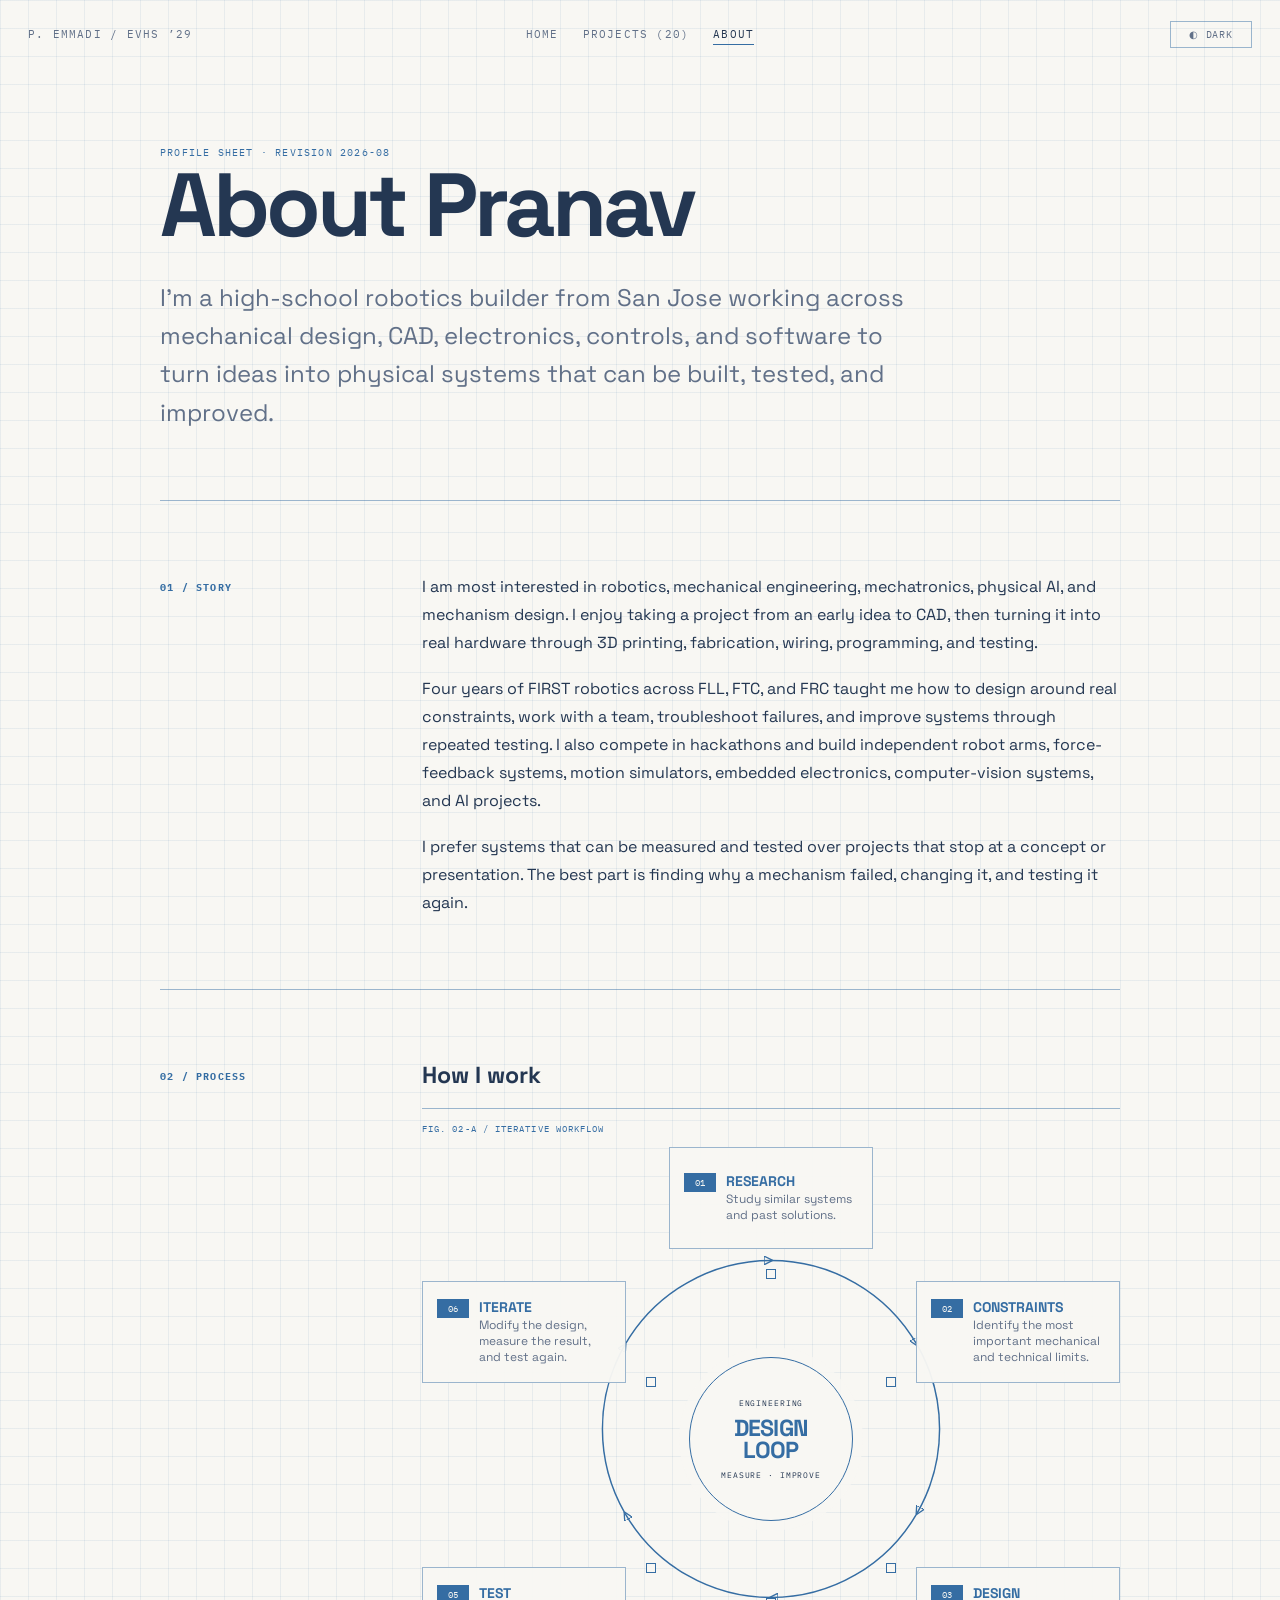
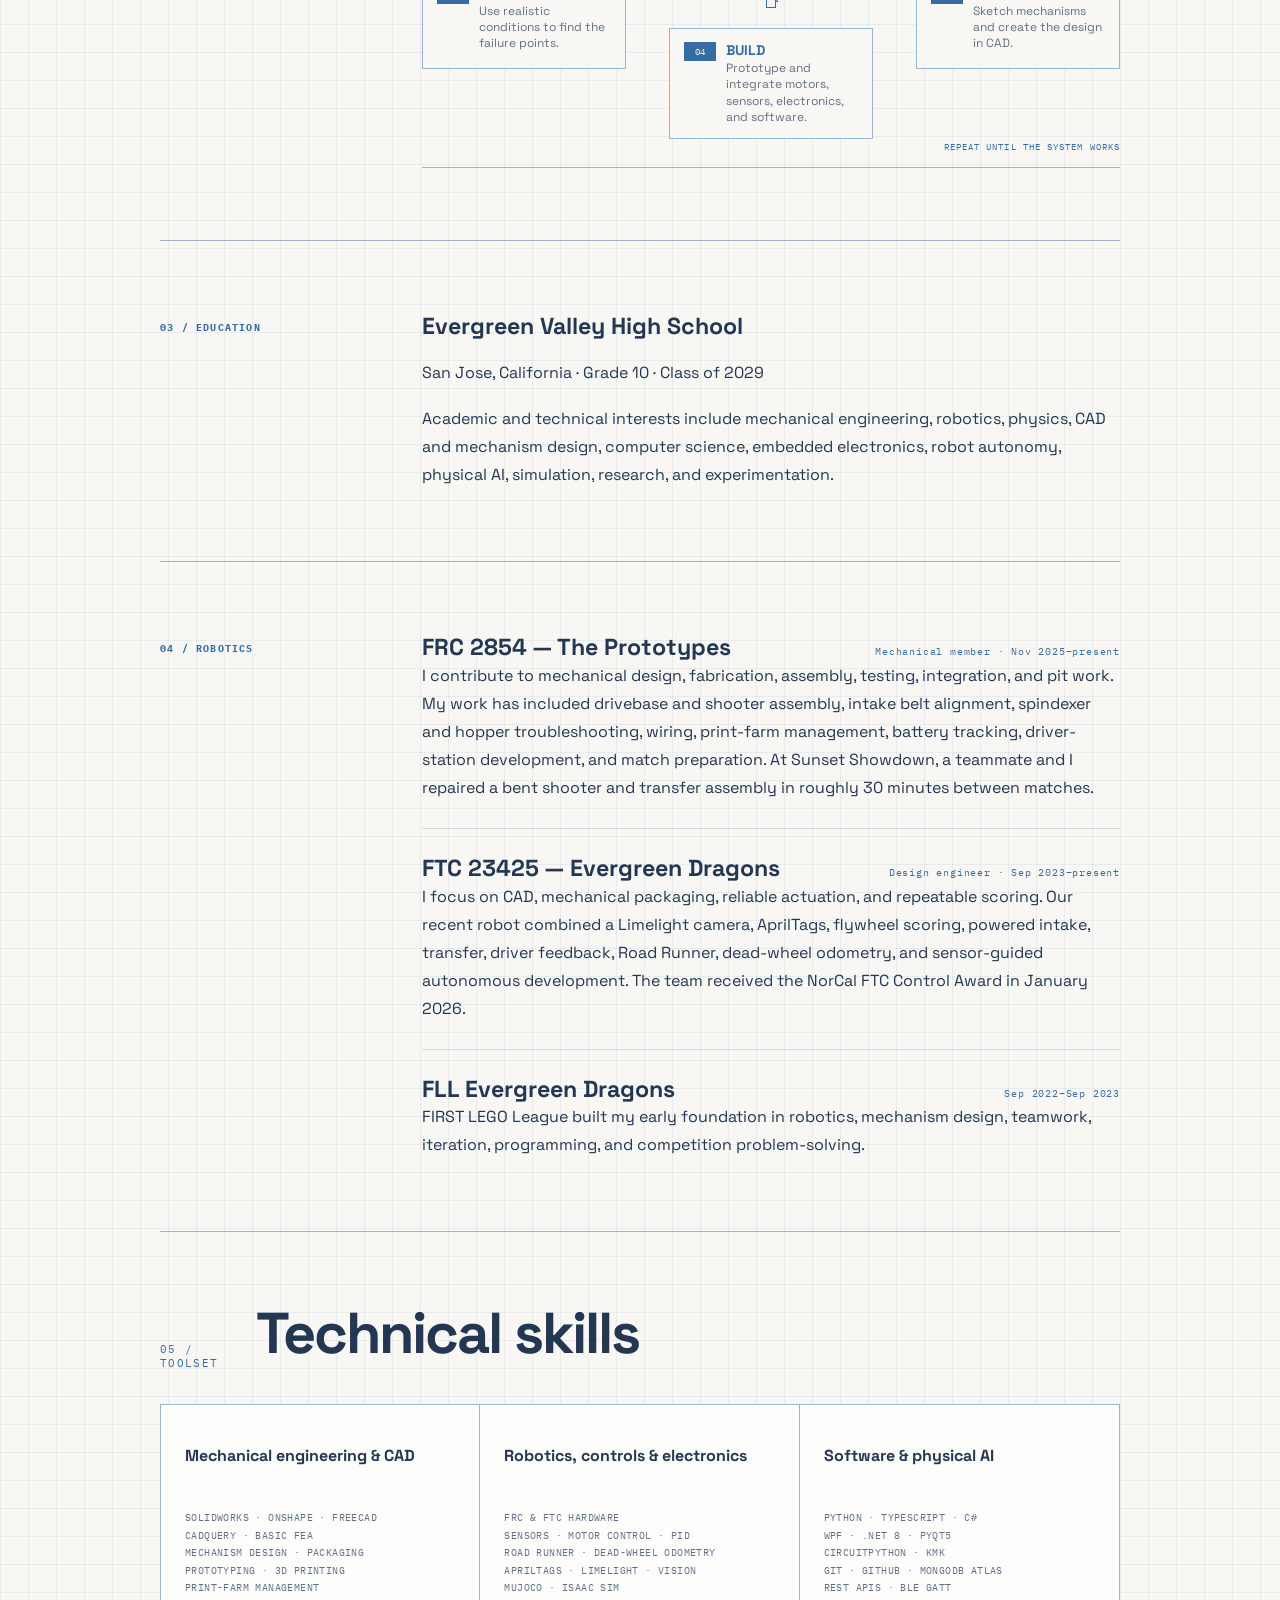
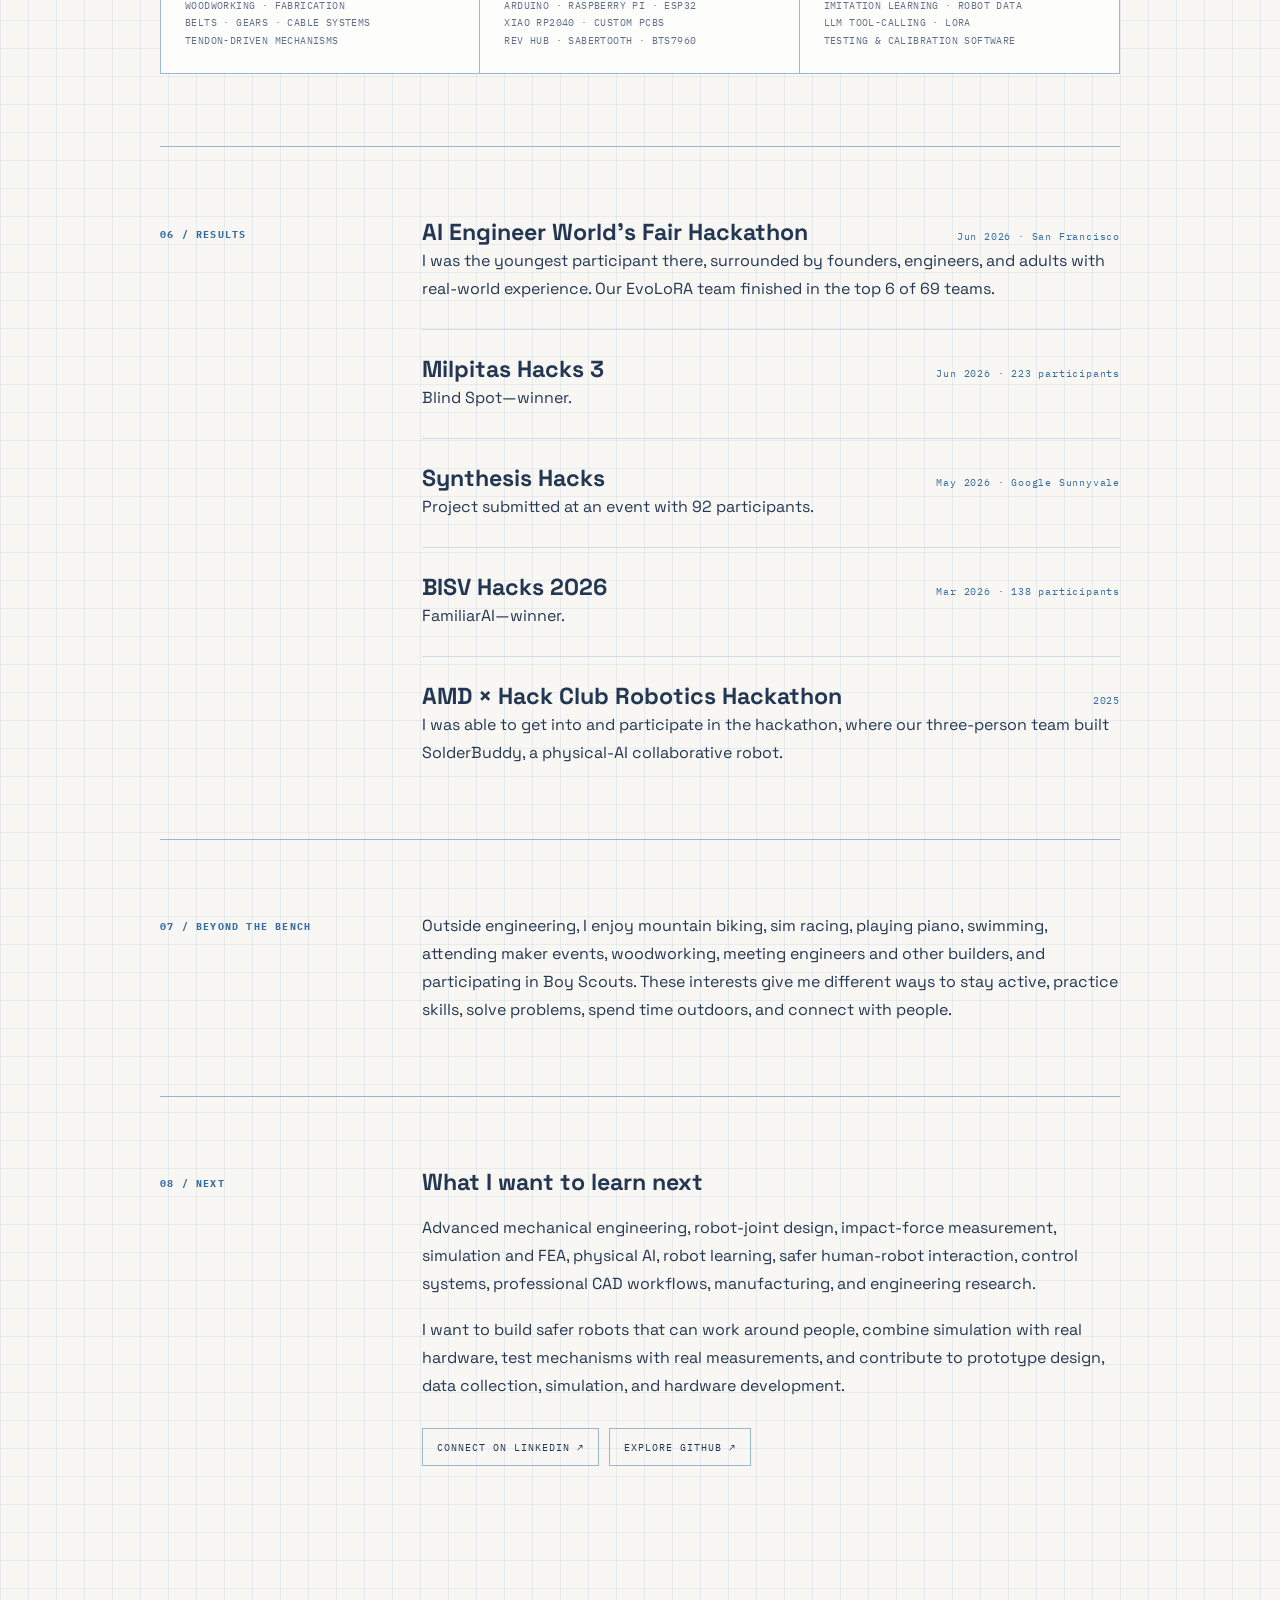
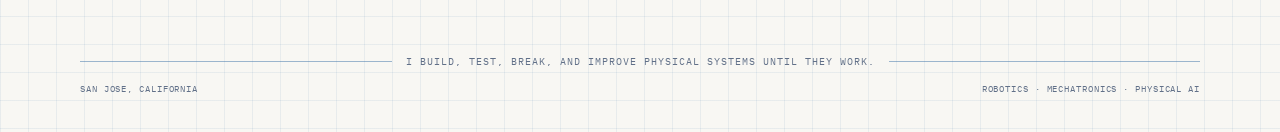
==== about.html @ 7c5546b8 "Remove compact robot arm project" ====
<!doctype html>
<html lang="en">
<head>
  <meta charset="utf-8">
  <meta name="viewport" content="width=device-width, initial-scale=1">
  <meta name="description" content="About Pranav Emmadi: high-school robotics builder, mechanical designer, and mechatronics developer in San Jose.">
  <title>About — Pranav Emmadi</title>
  <link rel="preconnect" href="https://fonts.googleapis.com">
  <link rel="preconnect" href="https://fonts.gstatic.com" crossorigin>
  <link href="https://fonts.googleapis.com/css2?family=IBM+Plex+Mono:wght@400;500;600&family=Space+Grotesk:wght@400;500;600;700&display=swap" rel="stylesheet">
  <script>document.documentElement.dataset.theme=localStorage.getItem('pe-theme')==='dark'?'dark':'light';</script>
  <link rel="stylesheet" href="styles.css?v=20260802-4">
  <script src="app.js" defer></script>
</head>
<body>
  <a class="skip-link" href="#main">Skip to content</a>
  <header class="site-header">
    <a class="site-header__identity" href="index.html">P. Emmadi / EVHS ’29</a>
    <nav class="site-header__nav" aria-label="Primary navigation">
      <a href="index.html">Home</a>
      <a href="projects.html">Projects (20)</a>
      <a href="about.html" aria-current="page">About</a>
    </nav>
    <button class="theme-toggle" type="button" data-theme-toggle>◐ Dark</button>
  </header>

  <main id="main" class="about-main">
    <section class="about-hero">
      <span class="eyeline">Profile sheet · revision 2026-08</span>
      <h1>About Pranav</h1>
      <p>I’m a high-school robotics builder from San Jose working across mechanical design, CAD, electronics, controls, and software to turn ideas into physical systems that can be built, tested, and improved.</p>
    </section>

    <section class="about-section about-grid" aria-labelledby="story-title">
      <h2 id="story-title" class="about-grid__label">01 / Story</h2>
      <div class="about-grid__body">
        <p>I am most interested in robotics, mechanical engineering, mechatronics, physical AI, and mechanism design. I enjoy taking a project from an early idea to CAD, then turning it into real hardware through 3D printing, fabrication, wiring, programming, and testing.</p>
        <p>Four years of FIRST robotics across FLL, FTC, and FRC taught me how to design around real constraints, work with a team, troubleshoot failures, and improve systems through repeated testing. I also compete in hackathons and build independent robot arms, force-feedback systems, motion simulators, embedded electronics, computer-vision systems, and AI projects.</p>
        <p>I prefer systems that can be measured and tested over projects that stop at a concept or presentation. The best part is finding why a mechanism failed, changing it, and testing it again.</p>
      </div>
    </section>

    <section class="about-section about-grid" aria-labelledby="process-title">
      <h2 id="process-title" class="about-grid__label">02 / Process</h2>
      <div class="about-grid__body">
        <h3>How I work</h3>
        <div class="process-cycle" aria-label="An iterative six-stage engineering design process">
          <svg class="process-cycle__orbit" viewBox="0 0 640 640" aria-hidden="true">
            <defs>
              <marker id="process-arrow" viewBox="0 0 10 10" refX="8" refY="5" markerWidth="6" markerHeight="6" orient="auto-start-reverse">
                <path d="M 0 0 L 10 5 L 0 10 z" fill="currentColor"/>
              </marker>
            </defs>
            <circle class="process-cycle__guide" cx="320" cy="320" r="174"/>
            <path d="M320 146 A174 174 0 0 1 470.7 233" marker-end="url(#process-arrow)"/>
            <path d="M470.7 233 A174 174 0 0 1 470.7 407" marker-end="url(#process-arrow)"/>
            <path d="M470.7 407 A174 174 0 0 1 320 494" marker-end="url(#process-arrow)"/>
            <path d="M320 494 A174 174 0 0 1 169.3 407" marker-end="url(#process-arrow)"/>
            <path d="M169.3 407 A174 174 0 0 1 169.3 233" marker-end="url(#process-arrow)"/>
            <path d="M169.3 233 A174 174 0 0 1 320 146" marker-end="url(#process-arrow)"/>
          </svg>

          <div class="process-cycle__core" aria-hidden="true">
            <span>ENGINEERING</span>
            <strong>DESIGN<br>LOOP</strong>
            <span>MEASURE · IMPROVE</span>
          </div>

          <ol class="process-cycle__stages">
            <li class="process-stage">
              <span class="process-stage__number">01</span>
              <strong>Research</strong>
              <span>Study similar systems and past solutions.</span>
            </li>
            <li class="process-stage">
              <span class="process-stage__number">02</span>
              <strong>Constraints</strong>
              <span>Identify the most important mechanical and technical limits.</span>
            </li>
            <li class="process-stage">
              <span class="process-stage__number">03</span>
              <strong>Design</strong>
              <span>Sketch mechanisms and create the design in CAD.</span>
            </li>
            <li class="process-stage">
              <span class="process-stage__number">04</span>
              <strong>Build</strong>
              <span>Prototype and integrate motors, sensors, electronics, and software.</span>
            </li>
            <li class="process-stage">
              <span class="process-stage__number">05</span>
              <strong>Test</strong>
              <span>Use realistic conditions to find the failure points.</span>
            </li>
            <li class="process-stage">
              <span class="process-stage__number">06</span>
              <strong>Iterate</strong>
              <span>Modify the design, measure the result, and test again.</span>
            </li>
          </ol>
        </div>
      </div>
    </section>

    <section class="about-section about-grid" aria-labelledby="education-title">
      <h2 id="education-title" class="about-grid__label">03 / Education</h2>
      <div class="about-grid__body">
        <h3>Evergreen Valley High School</h3>
        <p>San Jose, California · Grade 10 · Class of 2029</p>
        <p>Academic and technical interests include mechanical engineering, robotics, physics, CAD and mechanism design, computer science, embedded electronics, robot autonomy, physical AI, simulation, research, and experimentation.</p>
      </div>
    </section>

    <section class="about-section about-grid" aria-labelledby="experience-title">
      <h2 id="experience-title" class="about-grid__label">04 / Robotics</h2>
      <div class="about-grid__body">
        <ul class="experience-list">
          <li class="experience-item">
            <div class="experience-item__head"><h3>FRC 2854 — The Prototypes</h3><span>Mechanical member · Nov 2025–present</span></div>
            <p>I contribute to mechanical design, fabrication, assembly, testing, integration, and pit work. My work has included drivebase and shooter assembly, intake belt alignment, spindexer and hopper troubleshooting, wiring, print-farm management, battery tracking, driver-station development, and match preparation. At Sunset Showdown, a teammate and I repaired a bent shooter and transfer assembly in roughly 30 minutes between matches.</p>
          </li>
          <li class="experience-item">
            <div class="experience-item__head"><h3>FTC 23425 — Evergreen Dragons</h3><span>Design engineer · Sep 2023–present</span></div>
            <p>I focus on CAD, mechanical packaging, reliable actuation, and repeatable scoring. Our recent robot combined a Limelight camera, AprilTags, flywheel scoring, powered intake, transfer, driver feedback, Road Runner, dead-wheel odometry, and sensor-guided autonomous development. The team received the NorCal FTC Control Award in January 2026.</p>
          </li>
          <li class="experience-item">
            <div class="experience-item__head"><h3>FLL Evergreen Dragons</h3><span>Sep 2022–Sep 2023</span></div>
            <p>FIRST LEGO League built my early foundation in robotics, mechanism design, teamwork, iteration, programming, and competition problem-solving.</p>
          </li>
        </ul>
      </div>
    </section>

    <section class="about-section" aria-labelledby="skills-title">
      <div class="section-heading">
        <span class="section-index">05 / TOOLSET</span>
        <h2 id="skills-title">Technical skills</h2>
      </div>
      <div class="skills-groups">
        <div class="skill-group">
          <h3>Mechanical engineering & CAD</h3>
          <ul class="skills-list">
            <li>SolidWorks · Onshape · FreeCAD</li>
            <li>CadQuery · basic FEA</li>
            <li>Mechanism design · packaging</li>
            <li>Prototyping · 3D printing</li>
            <li>Print-farm management</li>
            <li>Woodworking · fabrication</li>
            <li>Belts · gears · cable systems</li>
            <li>Tendon-driven mechanisms</li>
          </ul>
        </div>
        <div class="skill-group">
          <h3>Robotics, controls & electronics</h3>
          <ul class="skills-list">
            <li>FRC & FTC hardware</li>
            <li>Sensors · motor control · PID</li>
            <li>Road Runner · dead-wheel odometry</li>
            <li>AprilTags · Limelight · vision</li>
            <li>MuJoCo · Isaac Sim</li>
            <li>Arduino · Raspberry Pi · ESP32</li>
            <li>XIAO RP2040 · custom PCBs</li>
            <li>REV Hub · Sabertooth · BTS7960</li>
          </ul>
        </div>
        <div class="skill-group">
          <h3>Software & physical AI</h3>
          <ul class="skills-list">
            <li>Python · TypeScript · C#</li>
            <li>WPF · .NET 8 · PyQt5</li>
            <li>CircuitPython · KMK</li>
            <li>Git · GitHub · MongoDB Atlas</li>
            <li>REST APIs · BLE GATT</li>
            <li>Imitation learning · robot data</li>
            <li>LLM tool-calling · LoRA</li>
            <li>Testing & calibration software</li>
          </ul>
        </div>
      </div>
    </section>

    <section class="about-section about-grid" aria-labelledby="awards-title">
      <h2 id="awards-title" class="about-grid__label">06 / Results</h2>
      <div class="about-grid__body">
        <ul class="experience-list">
          <li class="experience-item"><div class="experience-item__head"><h3>AI Engineer World’s Fair Hackathon</h3><span>Jun 2026 · San Francisco</span></div><p>I was the youngest participant there, surrounded by founders, engineers, and adults with real-world experience. Our EvoLoRA team finished in the top 6 of 69 teams.</p></li>
          <li class="experience-item"><div class="experience-item__head"><h3>Milpitas Hacks 3</h3><span>Jun 2026 · 223 participants</span></div><p>Blind Spot—winner.</p></li>
          <li class="experience-item"><div class="experience-item__head"><h3>Synthesis Hacks</h3><span>May 2026 · Google Sunnyvale</span></div><p>Project submitted at an event with 92 participants.</p></li>
          <li class="experience-item"><div class="experience-item__head"><h3>BISV Hacks 2026</h3><span>Mar 2026 · 138 participants</span></div><p>FamiliarAI—winner.</p></li>
          <li class="experience-item"><div class="experience-item__head"><h3>AMD × Hack Club Robotics Hackathon</h3><span>2025</span></div><p>I was able to get into and participate in the hackathon, where our three-person team built SolderBuddy, a physical-AI collaborative robot.</p></li>
        </ul>
      </div>
    </section>

    <section class="about-section about-grid" aria-labelledby="interests-title">
      <h2 id="interests-title" class="about-grid__label">07 / Beyond the bench</h2>
      <div class="about-grid__body">
        <p>Outside engineering, I enjoy mountain biking, sim racing, playing piano, swimming, attending maker events, woodworking, meeting engineers and other builders, and participating in Boy Scouts. These interests give me different ways to stay active, practice skills, solve problems, spend time outdoors, and connect with people.</p>
      </div>
    </section>

    <section class="about-section about-grid" aria-labelledby="future-title">
      <h2 id="future-title" class="about-grid__label">08 / Next</h2>
      <div class="about-grid__body">
        <h3>What I want to learn next</h3>
        <p>Advanced mechanical engineering, robot-joint design, impact-force measurement, simulation and FEA, physical AI, robot learning, safer human-robot interaction, control systems, professional CAD workflows, manufacturing, and engineering research.</p>
        <p>I want to build safer robots that can work around people, combine simulation with real hardware, test mechanisms with real measurements, and contribute to prototype design, data collection, simulation, and hardware development.</p>
        <div class="contact-links" style="margin-top:10px">
          <a class="technical-button" href="https://www.linkedin.com/in/pranav-emmadi-874723399/" target="_blank" rel="noreferrer">Connect on LinkedIn ↗</a>
          <a class="technical-button" href="https://github.com/CyberBrainiac1" target="_blank" rel="noreferrer">Explore GitHub ↗</a>
        </div>
      </div>
    </section>
  </main>

  <footer class="site-footer">
    <div class="dimension-line"><span>I build, test, break, and improve physical systems until they work.</span></div>
    <div class="footer-line"><span>San Jose, California</span><span>Robotics · Mechatronics · Physical AI</span></div>
  </footer>
</body>
</html>
---- styles.css ----
:root {
  --bg: #f8f7f3;
  --card: #fdfdfb;
  --ink: #243752;
  --muted: #617088;
  --accent: #356da3;
  --line: rgba(53, 109, 163, 0.48);
  --faint: rgba(53, 109, 163, 0.2);
  --grid: rgba(53, 109, 163, 0.085);
  --shade: rgba(53, 109, 163, 0.055);
  --shadow: rgba(18, 42, 68, 0.2);
  color-scheme: light;
}

:root[data-theme="dark"] {
  --bg: #182b43;
  --card: #15273d;
  --ink: #eef3f9;
  --muted: rgba(226, 235, 245, 0.72);
  --accent: #7bc2e8;
  --line: rgba(238, 243, 249, 0.4);
  --faint: rgba(238, 243, 249, 0.17);
  --grid: rgba(255, 255, 255, 0.045);
  --shade: rgba(255, 255, 255, 0.045);
  --shadow: rgba(0, 0, 0, 0.35);
  color-scheme: dark;
}

* {
  box-sizing: border-box;
}

html {
  scroll-behavior: smooth;
}

body {
  min-height: 100vh;
  margin: 0;
  color: var(--ink);
  background-color: var(--bg);
  background-image:
    linear-gradient(var(--grid) 1px, transparent 1px),
    linear-gradient(90deg, var(--grid) 1px, transparent 1px);
  background-size: 28px 28px;
  font-family: "Space Grotesk", system-ui, sans-serif;
  cursor: crosshair;
  transition: color 220ms ease, background-color 220ms ease;
}

body.modal-open {
  overflow: hidden;
}

a {
  color: inherit;
  text-decoration: none;
}

a:hover,
a:focus-visible {
  color: var(--accent);
}

button,
a {
  -webkit-tap-highlight-color: transparent;
}

button {
  font: inherit;
}

:focus-visible {
  outline: 2px solid var(--accent);
  outline-offset: 4px;
}

::selection {
  color: var(--bg);
  background: var(--accent);
}

.skip-link {
  position: fixed;
  top: 12px;
  left: 12px;
  z-index: 100;
  padding: 8px 12px;
  color: var(--bg);
  background: var(--ink);
  transform: translateY(-150%);
}

.skip-link:focus {
  transform: none;
}

.mono,
.site-header,
.eyeline,
.meta,
.theme-toggle,
.blueprint-label,
.footer-line,
.award-rail,
.project-count,
.section-index,
.skills-list,
.project-link,
.contact-links,
.project-tech {
  font-family: "IBM Plex Mono", ui-monospace, SFMono-Regular, Consolas, monospace;
}

.site-header {
  position: relative;
  z-index: 10;
  display: grid;
  grid-template-columns: 1fr auto 1fr;
  align-items: center;
  gap: 24px;
  min-height: 68px;
  padding: 18px 28px;
  color: var(--muted);
  font-size: 11px;
  letter-spacing: 0.11em;
  text-transform: uppercase;
}

.site-header__identity {
  justify-self: start;
}

.site-header__nav {
  display: flex;
  gap: 24px;
}

.site-header__nav a {
  padding-block: 3px;
  border-bottom: 1px solid transparent;
}

.site-header__nav a[aria-current="page"] {
  color: var(--ink);
  border-color: var(--accent);
}

.theme-toggle {
  justify-self: end;
  min-width: 82px;
  padding: 6px 11px;
  color: inherit;
  background: transparent;
  border: 1px solid var(--line);
  border-radius: 0;
  font-size: 10px;
  letter-spacing: 0.08em;
  text-transform: uppercase;
  cursor: pointer;
}

.theme-toggle:hover {
  color: var(--accent);
  border-color: var(--accent);
}

.page-shell {
  width: min(100% - 48px, 1120px);
  margin-inline: auto;
}

.home-main {
  width: min(100% - 48px, 820px);
  margin: 0 auto;
  padding: 54px 0 84px;
}

.registration-marks {
  display: flex;
  gap: 20px;
  margin-bottom: 34px;
}

.registration-mark {
  position: relative;
  width: 14px;
  height: 14px;
}

.registration-mark::before,
.registration-mark::after {
  position: absolute;
  content: "";
  background: var(--line);
}

.registration-mark::before {
  top: 0;
  left: 6.5px;
  width: 1px;
  height: 14px;
}

.registration-mark::after {
  top: 6.5px;
  left: 0;
  width: 14px;
  height: 1px;
}

.hero h1 {
  max-width: 780px;
  margin: 0;
  font-size: clamp(3.2rem, 8vw, 6.4rem);
  font-weight: 700;
  line-height: 0.97;
  letter-spacing: -0.045em;
}

.hero h1 span {
  display: block;
  color: var(--accent);
}

.draw-line {
  width: 88px;
  height: 2px;
  margin: 26px 0 32px;
  background: var(--accent);
  transform-origin: left;
  animation: draw 800ms ease both;
}

@keyframes draw {
  from { transform: scaleX(0); }
  to { transform: scaleX(1); }
}

.hero__statement {
  max-width: 680px;
  margin: 0;
  color: var(--muted);
  font-size: clamp(1.2rem, 2.4vw, 1.65rem);
  line-height: 1.5;
}

.hero__grid {
  display: grid;
  grid-template-columns: minmax(0, 1fr) 240px;
  gap: 64px;
  align-items: start;
  margin-top: 52px;
}

.hero-nav {
  display: flex;
  flex-direction: column;
  gap: 9px;
}

.hero-nav a {
  display: flex;
  align-items: baseline;
  gap: 12px;
  width: max-content;
  max-width: 100%;
  font-size: clamp(1.5rem, 4vw, 2rem);
  font-weight: 500;
}

.hero-nav span {
  color: var(--muted);
  font-family: "IBM Plex Mono", monospace;
  font-size: 0.9rem;
}

.portrait-plate,
.figure-plate {
  position: relative;
  overflow: hidden;
  color: var(--accent);
  background:
    radial-gradient(circle at 30% 32%, var(--faint) 0 1px, transparent 1.5px),
    linear-gradient(135deg, transparent 49.7%, var(--faint) 49.8% 50.2%, transparent 50.3%),
    var(--card);
  background-size: 14px 14px, 100% 100%, auto;
  border: 1px solid var(--line);
}

.portrait-plate {
  display: grid;
  place-items: center;
  width: 216px;
  height: 256px;
}

.portrait-plate__image {
  width: 100%;
  height: 100%;
  object-fit: cover;
  object-position: 50% center;
}

.portrait-plate::before,
.portrait-plate::after,
.figure-plate::before,
.figure-plate::after {
  position: absolute;
  width: 12px;
  height: 12px;
  pointer-events: none;
  content: "";
}

.project-image-plate {
  background: #e9edf0;
}

.project-image-plate > img {
  display: block;
  width: 100%;
  height: 100%;
}

.project-model-plate {
  background:
    radial-gradient(circle at 72% 26%, color-mix(in srgb, var(--accent) 15%, transparent), transparent 34%),
    linear-gradient(var(--faint) 1px, transparent 1px),
    linear-gradient(90deg, var(--faint) 1px, transparent 1px),
    var(--card);
  background-size: 100% 100%, 28px 28px, 28px 28px, auto;
}

.project-model {
  display: block;
  width: 100%;
  height: 100%;
  background: transparent;
  --poster-color: transparent;
  --progress-bar-color: var(--accent);
  --progress-bar-height: 2px;
}

.project-model--preview {
  pointer-events: none;
}

.project-model--interactive {
  cursor: grab;
}

.project-model--interactive:active {
  cursor: grabbing;
}

.project-model__fallback {
  display: none;
}

model-viewer:not(:defined) .project-model__fallback {
  display: grid;
  place-items: center;
  width: 100%;
  height: 100%;
  color: var(--muted);
  font-family: "IBM Plex Mono", monospace;
  font-size: 9px;
  letter-spacing: 0.1em;
  text-transform: uppercase;
}

.project-model-plate .project-card__index,
.project-model-plate .project-visual-label,
.model-reset {
  z-index: 3;
}

.model-reset {
  position: absolute;
  top: 12px;
  left: 14px;
  display: inline-flex;
  gap: 6px;
  align-items: center;
  min-height: 29px;
  padding: 5px 8px;
  color: var(--accent);
  font-family: "IBM Plex Mono", monospace;
  font-size: 8px;
  letter-spacing: 0.1em;
  text-transform: uppercase;
  background: color-mix(in srgb, var(--card) 92%, transparent);
  border: 1px solid var(--faint);
  cursor: pointer;
}

.model-reset:hover,
.model-reset:focus-visible {
  color: var(--bg);
  background: var(--accent);
  border-color: var(--accent);
}

.model-reset svg {
  width: 13px;
  height: 13px;
  fill: none;
  stroke: currentColor;
  stroke-linecap: square;
  stroke-linejoin: miter;
  stroke-width: 1.35;
}

.project-visual-label {
  position: absolute;
  bottom: 10px;
  left: 12px;
  max-width: calc(100% - 24px);
  padding: 4px 6px;
  overflow: hidden;
  color: var(--accent);
  text-overflow: ellipsis;
  white-space: nowrap;
  background: var(--card);
  border: 1px solid var(--faint);
}

.project-image-plate .project-card__index {
  padding: 4px 6px;
  color: var(--accent);
  background: var(--card);
  border: 1px solid var(--faint);
}

.portrait-plate::before,
.figure-plate::before {
  z-index: 2;
  top: 5px;
  left: 5px;
  border-top: 1.5px solid var(--accent);
  border-left: 1.5px solid var(--accent);
}

.portrait-plate::after,
.figure-plate::after {
  z-index: 2;
  right: 5px;
  bottom: 5px;
  border-right: 1.5px solid var(--accent);
  border-bottom: 1.5px solid var(--accent);
}

.portrait-plate__initials {
  font-size: 4.5rem;
  font-weight: 700;
  letter-spacing: -0.08em;
}

.portrait-plate__label {
  position: absolute;
  z-index: 2;
  right: 10px;
  bottom: 10px;
  left: 10px;
  padding: 5px 6px;
  color: var(--bg);
  font-size: 9px;
  letter-spacing: 0.12em;
  text-align: center;
  background: var(--accent);
  border: 1px solid var(--accent);
}

.body-copy {
  display: grid;
  gap: 18px;
  max-width: 720px;
  margin-top: 58px;
  font-size: 16px;
  line-height: 1.75;
}

.body-copy p {
  margin: 0;
}

.inline-link {
  border-bottom: 1px solid var(--faint);
}

.home-section,
.about-section {
  padding: 72px 0;
  border-top: 1px solid var(--line);
}

.section-heading {
  display: grid;
  grid-template-columns: 76px minmax(0, 1fr);
  gap: 20px;
  align-items: baseline;
  margin-bottom: 34px;
}

.section-index {
  color: var(--accent);
  font-size: 11px;
  letter-spacing: 0.12em;
}

.section-heading h2 {
  margin: 0;
  font-size: clamp(2.1rem, 5vw, 3.6rem);
  line-height: 1.04;
  letter-spacing: -0.035em;
}

.focus-panel {
  display: grid;
  grid-template-columns: minmax(0, 1.25fr) minmax(240px, 0.75fr);
  border: 1px solid var(--line);
  background: var(--card);
}

.focus-panel__copy {
  padding: clamp(24px, 5vw, 48px);
}

.eyeline,
.meta,
.blueprint-label {
  color: var(--accent);
  font-size: 10px;
  letter-spacing: 0.12em;
  text-transform: uppercase;
}

.focus-panel h3 {
  margin: 12px 0;
  font-size: clamp(1.65rem, 4vw, 2.6rem);
  line-height: 1.08;
}

.focus-panel p {
  margin: 0;
  color: var(--muted);
  font-size: 15px;
  line-height: 1.7;
}

.focus-panel__drawing {
  min-height: 320px;
  border-left: 1px solid var(--line);
}

.schematic-svg {
  display: block;
  width: 100%;
  height: 100%;
  color: var(--accent);
}

.figure-list {
  border-top: 1.5px solid var(--ink);
}

.figure-row {
  display: grid;
  grid-template-columns: 42px max-content 1fr max-content;
  gap: 16px;
  align-items: baseline;
  padding: 16px 0;
  border-bottom: 1px solid var(--faint);
}

.figure-row__number,
.figure-row__meta {
  color: var(--accent);
  font-family: "IBM Plex Mono", monospace;
  font-size: 11px;
}

.figure-row__name {
  font-size: 19px;
  font-weight: 600;
}

.figure-row__leader {
  border-bottom: 1px dotted var(--line);
  transform: translateY(-4px);
}

.award-band {
  display: grid;
  grid-template-columns: repeat(4, 1fr);
  border: 1px solid var(--line);
  background: var(--card);
}

.award-band__item {
  min-height: 148px;
  padding: 20px;
  border-right: 1px solid var(--line);
}

.award-band__item:last-child {
  border-right: 0;
}

.award-band__item strong {
  display: block;
  margin-top: 18px;
  font-size: 1.1rem;
  line-height: 1.25;
}

.award-band__item span:last-child {
  display: block;
  margin-top: 7px;
  color: var(--muted);
  font-size: 13px;
  line-height: 1.45;
}

.contact-panel {
  display: grid;
  grid-template-columns: 1fr auto;
  gap: 32px;
  align-items: end;
}

.contact-panel p {
  max-width: 620px;
  margin: 0;
  color: var(--muted);
  font-size: 18px;
  line-height: 1.65;
}

.contact-links {
  display: flex;
  gap: 10px;
}

.technical-button,
.project-link {
  display: inline-flex;
  align-items: center;
  justify-content: center;
  min-height: 38px;
  padding: 8px 14px;
  color: var(--ink);
  background: transparent;
  border: 1px solid var(--line);
  border-radius: 0;
  font-size: 10px;
  letter-spacing: 0.1em;
  text-transform: uppercase;
}

.project-link[hidden] {
  display: none;
}

.technical-button:hover,
.project-link:hover {
  color: var(--accent);
  border-color: var(--accent);
}

.site-footer {
  width: min(100% - 48px, 1120px);
  margin: 0 auto;
  padding: 26px 0 38px;
}

.dimension-line {
  display: flex;
  align-items: center;
}

.dimension-line::before,
.dimension-line::after {
  flex: 1;
  height: 1px;
  background: var(--line);
  content: "";
}

.dimension-line span {
  max-width: 650px;
  padding: 0 14px;
  color: var(--muted);
  font-family: "IBM Plex Mono", monospace;
  font-size: 10px;
  letter-spacing: 0.1em;
  line-height: 1.5;
  text-align: center;
  text-transform: uppercase;
}

.footer-line {
  display: flex;
  justify-content: space-between;
  gap: 24px;
  margin-top: 14px;
  color: var(--muted);
  font-size: 9px;
  letter-spacing: 0.1em;
  text-transform: uppercase;
}

.projects-page {
  height: 100vh;
  overflow: hidden;
}

.projects-layout {
  display: flex;
  flex-direction: column;
  height: calc(100vh - 68px);
}

.projects-intro {
  flex: none;
  padding: 16px 48px 0;
}

.projects-intro h1 {
  margin: 0;
  font-size: 44px;
  line-height: 1;
  letter-spacing: -0.045em;
}

.about-hero h1 {
  margin: 0;
  font-size: clamp(2.8rem, 7vw, 5.6rem);
  line-height: 1;
  letter-spacing: -0.045em;
}

.projects-intro p {
  margin: 13px 0 0;
  color: var(--muted);
  font-family: "IBM Plex Mono", monospace;
  font-size: 10px;
  letter-spacing: 0.1em;
  text-transform: uppercase;
}

.mobile-instruction {
  display: none;
}

.project-rail {
  display: flex;
  flex: 1;
  gap: 24px;
  align-items: center;
  min-height: 0;
  padding: 24px 48px;
  overflow-x: auto;
  overflow-y: hidden;
  scrollbar-width: none;
  overscroll-behavior-x: contain;
}

.project-rail::-webkit-scrollbar {
  display: none;
}

.project-card {
  display: flex;
  flex: none;
  flex-direction: column;
  width: 320px;
  min-height: 380px;
  padding: 0;
  overflow: hidden;
  color: inherit;
  text-align: left;
  background: var(--card);
  border: 1px solid var(--line);
  border-radius: 0;
  cursor: pointer;
  transition: transform 180ms ease, border-color 180ms ease, box-shadow 180ms ease;
}

.project-card:hover,
.project-card:focus-visible {
  border-color: var(--accent);
  box-shadow: 0 14px 30px -22px var(--shadow);
  transform: translateY(-5px);
}

.project-card .figure-plate {
  height: 172px;
  border: 0;
  border-bottom: 1px solid var(--line);
}

.project-card__copy {
  padding: 16px 18px 19px;
}

.project-card h2 {
  margin: 7px 0 0;
  font-size: 19px;
  line-height: 1.2;
}

.project-card p {
  margin: 7px 0 0;
  color: var(--muted);
  font-size: 13px;
  line-height: 1.55;
}

.project-card__index {
  position: absolute;
  top: 12px;
  right: 14px;
  color: var(--muted);
  font-family: "IBM Plex Mono", monospace;
  font-size: 9px;
  letter-spacing: 0.1em;
}

.award-rail {
  display: flex;
  flex: none;
  justify-content: space-between;
  gap: 24px;
  padding: 14px 48px 20px;
  color: var(--muted);
  border-top: 1px solid var(--faint);
  font-size: 9px;
  letter-spacing: 0.1em;
  line-height: 1.5;
  text-transform: uppercase;
}

.project-dialog {
  width: min(720px, calc(100% - 40px));
  max-height: 86vh;
  padding: 0;
  overflow: auto;
  color: var(--ink);
  background: var(--card);
  border: 1px solid var(--line);
  border-radius: 0;
  box-shadow: 0 28px 70px var(--shadow);
}

.project-dialog::backdrop {
  background: rgba(12, 30, 51, 0.64);
  backdrop-filter: blur(3px);
}

.project-dialog__header {
  display: flex;
  justify-content: space-between;
  align-items: center;
  padding: 15px 22px;
  border-bottom: 1px solid var(--faint);
}

.project-dialog__close {
  width: 30px;
  height: 30px;
  color: inherit;
  background: transparent;
  border: 1px solid var(--line);
  cursor: pointer;
}

.project-dialog__close:hover {
  color: var(--accent);
  border-color: var(--accent);
}

.project-dialog .figure-plate {
  height: 260px;
  border: 0;
  border-bottom: 1px solid var(--faint);
}

.project-dialog .project-model-plate {
  height: min(48vh, 390px);
  min-height: 320px;
}

.project-dialog__body {
  padding: 26px 28px 30px;
}

.project-dialog h2 {
  margin: 0;
  font-size: clamp(1.8rem, 5vw, 2.8rem);
  line-height: 1.05;
}

.project-dialog__description {
  white-space: pre-line;
  margin: 15px 0 0;
  font-size: 15px;
  line-height: 1.72;
}

.project-tech {
  margin: 18px 0 0;
  color: var(--muted);
  font-size: 10px;
  letter-spacing: 0.055em;
  line-height: 1.6;
  text-transform: uppercase;
}

.project-links {
  display: flex;
  flex-wrap: wrap;
  gap: 10px;
  margin-top: 22px;
}

.project-dialog .project-link {
  margin-top: 0;
}

.about-main {
  width: min(100% - 48px, 960px);
  margin: 0 auto;
  padding-bottom: 90px;
}

.about-hero {
  padding: 72px 0 68px;
}

.about-hero p {
  max-width: 760px;
  margin: 28px 0 0;
  color: var(--muted);
  font-size: clamp(1.15rem, 2.5vw, 1.5rem);
  line-height: 1.6;
}

.about-grid {
  display: grid;
  grid-template-columns: 220px minmax(0, 1fr);
  gap: 42px;
}

.about-grid__label {
  position: sticky;
  top: 28px;
  align-self: start;
  color: var(--accent);
  font-family: "IBM Plex Mono", monospace;
  font-size: 10px;
  letter-spacing: 0.12em;
  text-transform: uppercase;
}

.about-grid__body {
  display: grid;
  gap: 18px;
  font-size: 16px;
  line-height: 1.75;
}

.about-grid__body p,
.about-grid__body h3 {
  margin: 0;
}

.about-grid__body h3 {
  font-size: 1.45rem;
  line-height: 1.2;
}

.process-cycle__stages,
.experience-list,
.plain-list {
  margin: 0;
  padding: 0;
  list-style: none;
}

.process-cycle {
  position: relative;
  min-height: 660px;
  overflow: hidden;
  border-top: 1px solid var(--line);
  border-bottom: 1px solid var(--line);
}

.process-cycle::before,
.process-cycle::after {
  position: absolute;
  z-index: 0;
  color: var(--accent);
  font-family: "IBM Plex Mono", monospace;
  font-size: 9px;
  letter-spacing: 0.12em;
}

.process-cycle::before {
  top: 12px;
  left: 0;
  content: "FIG. 02-A / ITERATIVE WORKFLOW";
}

.process-cycle::after {
  right: 0;
  bottom: 12px;
  content: "REPEAT UNTIL THE SYSTEM WORKS";
}

.process-cycle__orbit {
  position: absolute;
  top: 10px;
  left: 50%;
  width: 620px;
  height: 620px;
  translate: -50% 0;
  color: var(--accent);
  pointer-events: none;
}

.process-cycle__orbit path,
.process-cycle__guide {
  fill: none;
  stroke: currentColor;
}

.process-cycle__orbit path {
  stroke-width: 1.5;
}

.process-cycle__guide {
  opacity: 0.2;
  stroke-dasharray: 3 7;
  stroke-width: 1;
}

.process-cycle__core {
  position: absolute;
  top: 330px;
  left: 50%;
  z-index: 2;
  display: grid;
  width: 164px;
  aspect-ratio: 1;
  place-content: center;
  gap: 7px;
  text-align: center;
  border: 1px solid var(--accent);
  border-radius: 50%;
  background: var(--bg);
  box-shadow: 0 0 0 10px color-mix(in srgb, var(--bg) 82%, transparent);
  translate: -50% -50%;
}

.process-cycle__core strong {
  color: var(--accent);
  font-size: 1.45rem;
  line-height: 0.95;
  letter-spacing: -0.03em;
}

.process-cycle__core span {
  font-family: "IBM Plex Mono", monospace;
  font-size: 8px;
  letter-spacing: 0.11em;
}

.process-cycle__stages {
  position: absolute;
  inset: 0;
}

.process-stage {
  position: absolute;
  z-index: 3;
  display: grid;
  width: 204px;
  min-height: 102px;
  grid-template-columns: 32px 1fr;
  gap: 2px 10px;
  align-content: center;
  padding: 13px 14px;
  border: 1px solid var(--line);
  background: color-mix(in srgb, var(--bg) 96%, transparent);
}

.process-stage::after {
  position: absolute;
  width: 8px;
  height: 8px;
  border: 1px solid var(--accent);
  background: var(--bg);
  content: "";
}

.process-stage__number {
  grid-row: 1 / span 2;
  align-self: start;
  color: var(--bg);
  font-family: "IBM Plex Mono", monospace;
  font-size: 9px;
  line-height: 19px;
  text-align: center;
  background: var(--accent);
}

.process-stage strong {
  color: var(--accent);
  font-size: 14px;
  line-height: 1.15;
  text-transform: uppercase;
}

.process-stage > span:last-child {
  color: var(--muted);
  font-size: 12px;
  line-height: 1.35;
}

.process-stage:nth-child(1) {
  top: 38px;
  left: 50%;
  translate: -50% 0;
}

.process-stage:nth-child(1)::after {
  bottom: -31px;
  left: 50%;
  translate: -50% 0;
}

.process-stage:nth-child(2) {
  top: 172px;
  right: 0;
}

.process-stage:nth-child(2)::after {
  bottom: -5px;
  left: -31px;
}

.process-stage:nth-child(3) {
  right: 0;
  bottom: 98px;
}

.process-stage:nth-child(3)::after {
  top: -5px;
  left: -31px;
}

.process-stage:nth-child(4) {
  bottom: 28px;
  left: 50%;
  translate: -50% 0;
}

.process-stage:nth-child(4)::after {
  top: -31px;
  left: 50%;
  translate: -50% 0;
}

.process-stage:nth-child(5) {
  bottom: 98px;
  left: 0;
}

.process-stage:nth-child(5)::after {
  top: -5px;
  right: -31px;
}

.process-stage:nth-child(6) {
  top: 172px;
  left: 0;
}

.process-stage:nth-child(6)::after {
  right: -31px;
  bottom: -5px;
}

.experience-list {
  display: grid;
  gap: 26px;
}

.experience-item {
  padding-bottom: 26px;
  border-bottom: 1px solid var(--faint);
}

.experience-item:last-child {
  padding-bottom: 0;
  border-bottom: 0;
}

.experience-item__head {
  display: flex;
  justify-content: space-between;
  gap: 28px;
  align-items: baseline;
}

.experience-item__head span {
  color: var(--accent);
  font-family: "IBM Plex Mono", monospace;
  font-size: 10px;
  letter-spacing: 0.08em;
  white-space: nowrap;
}

.skills-groups {
  display: grid;
  grid-template-columns: repeat(3, 1fr);
  gap: 0;
  border: 1px solid var(--line);
  background: var(--card);
}

.skill-group {
  padding: 24px;
  border-right: 1px solid var(--line);
}

.skill-group:last-child {
  border-right: 0;
}

.skill-group h3 {
  min-height: 46px;
  font-size: 1rem;
}

.skills-list {
  margin: 18px 0 0;
  padding: 0;
  color: var(--muted);
  font-size: 10px;
  letter-spacing: 0.04em;
  line-height: 1.75;
  list-style: none;
  text-transform: uppercase;
}

.plain-list {
  display: flex;
  flex-wrap: wrap;
  gap: 9px;
}

.plain-list li {
  padding: 6px 9px;
  border: 1px solid var(--faint);
  font-family: "IBM Plex Mono", monospace;
  font-size: 10px;
  letter-spacing: 0.04em;
  text-transform: uppercase;
}

@media (max-width: 820px) {
  .desktop-instruction {
    display: none;
  }

  .mobile-instruction {
    display: inline;
  }

  .site-header {
    grid-template-columns: 1fr auto;
  }

  .site-header__nav {
    grid-column: 1 / -1;
    grid-row: 2;
    justify-content: flex-start;
    order: 3;
    width: 100%;
    padding-top: 3px;
    overflow-x: auto;
  }

  .hero__grid,
  .focus-panel,
  .about-grid {
    grid-template-columns: 1fr;
  }

  .portrait-plate {
    width: 100%;
    height: 190px;
  }

  .focus-panel__drawing {
    min-height: 240px;
    border-top: 1px solid var(--line);
    border-left: 0;
  }

  .award-band,
  .skills-groups {
    grid-template-columns: 1fr 1fr;
  }

  .award-band__item:nth-child(2),
  .skill-group:nth-child(2) {
    border-right: 0;
  }

  .award-band__item:nth-child(-n + 2),
  .skill-group:nth-child(-n + 2) {
    border-bottom: 1px solid var(--line);
  }

  .skill-group:last-child {
    grid-column: 1 / -1;
  }

  .contact-panel {
    grid-template-columns: 1fr;
    align-items: start;
  }

  .about-grid__label {
    position: static;
  }

  .projects-page {
    height: auto;
    overflow: auto;
  }

  .projects-layout {
    height: auto;
  }

  .project-rail {
    display: grid;
    grid-template-columns: repeat(2, minmax(0, 1fr));
    padding: 28px 24px 54px;
    overflow: visible;
  }

  .project-card {
    width: 100%;
  }

  .projects-intro,
  .award-rail {
    padding-right: 24px;
    padding-left: 24px;
  }
}

@media (max-width: 680px) {
  .process-cycle {
    min-height: auto;
    padding: 292px 0 44px;
    overflow: visible;
  }

  .process-cycle__orbit {
    top: 18px;
    width: 274px;
    height: 274px;
  }

  .process-cycle__core {
    top: 155px;
    width: 132px;
  }

  .process-cycle__core strong {
    font-size: 1.15rem;
  }

  .process-cycle__stages {
    position: static;
    display: grid;
    gap: 10px;
  }

  .process-stage,
  .process-stage:nth-child(n) {
    position: relative;
    inset: auto;
    width: auto;
    min-height: 0;
    translate: none;
  }

  .process-stage::after,
  .process-stage:nth-child(n)::after {
    display: none;
  }

  .process-cycle::after {
    bottom: 15px;
  }
}

@media (max-width: 560px) {
  .site-header {
    gap: 12px;
    padding: 16px 18px;
  }

  .site-header__identity {
    font-size: 9px;
  }

  .site-header__nav {
    gap: 18px;
    font-size: 9px;
  }

  .project-dialog .project-model-plate {
    height: 300px;
    min-height: 300px;
  }

  .home-main,
  .about-main,
  .page-shell,
  .site-footer {
    width: min(100% - 36px, 1120px);
  }

  .home-main {
    padding-top: 42px;
  }

  .hero h1 {
    font-size: clamp(3.1rem, 15vw, 4.5rem);
  }

  .hero__grid {
    gap: 38px;
  }

  .section-heading {
    grid-template-columns: 1fr;
    gap: 8px;
  }

  .figure-row {
    grid-template-columns: 34px 1fr;
  }

  .figure-row__leader {
    display: none;
  }

  .figure-row__meta {
    grid-column: 2;
  }

  .award-band,
  .skills-groups,
  .project-rail {
    grid-template-columns: 1fr;
  }

  .award-band__item,
  .skill-group,
  .award-band__item:nth-child(2),
  .skill-group:nth-child(2) {
    border-right: 0;
    border-bottom: 1px solid var(--line);
  }

  .award-band__item:last-child,
  .skill-group:last-child {
    border-bottom: 0;
  }

  .skill-group:last-child {
    grid-column: auto;
  }

  .contact-links {
    flex-direction: column;
  }

  .experience-item__head {
    flex-direction: column;
    gap: 5px;
  }

  .experience-item__head span {
    white-space: normal;
  }

  .projects-intro h1,
  .about-hero h1 {
    font-size: clamp(3.2rem, 17vw, 4.8rem);
  }

  .project-rail {
    gap: 18px;
  }

  .award-rail {
    flex-direction: column;
  }

  .project-dialog {
    width: calc(100% - 20px);
    max-height: 92vh;
  }

  .project-dialog .figure-plate {
    height: 190px;
  }
}

@media (prefers-reduced-motion: reduce) {
  *,
  *::before,
  *::after {
    scroll-behavior: auto !important;
    animation-duration: 0.01ms !important;
    animation-iteration-count: 1 !important;
    transition-duration: 0.01ms !important;
  }
}
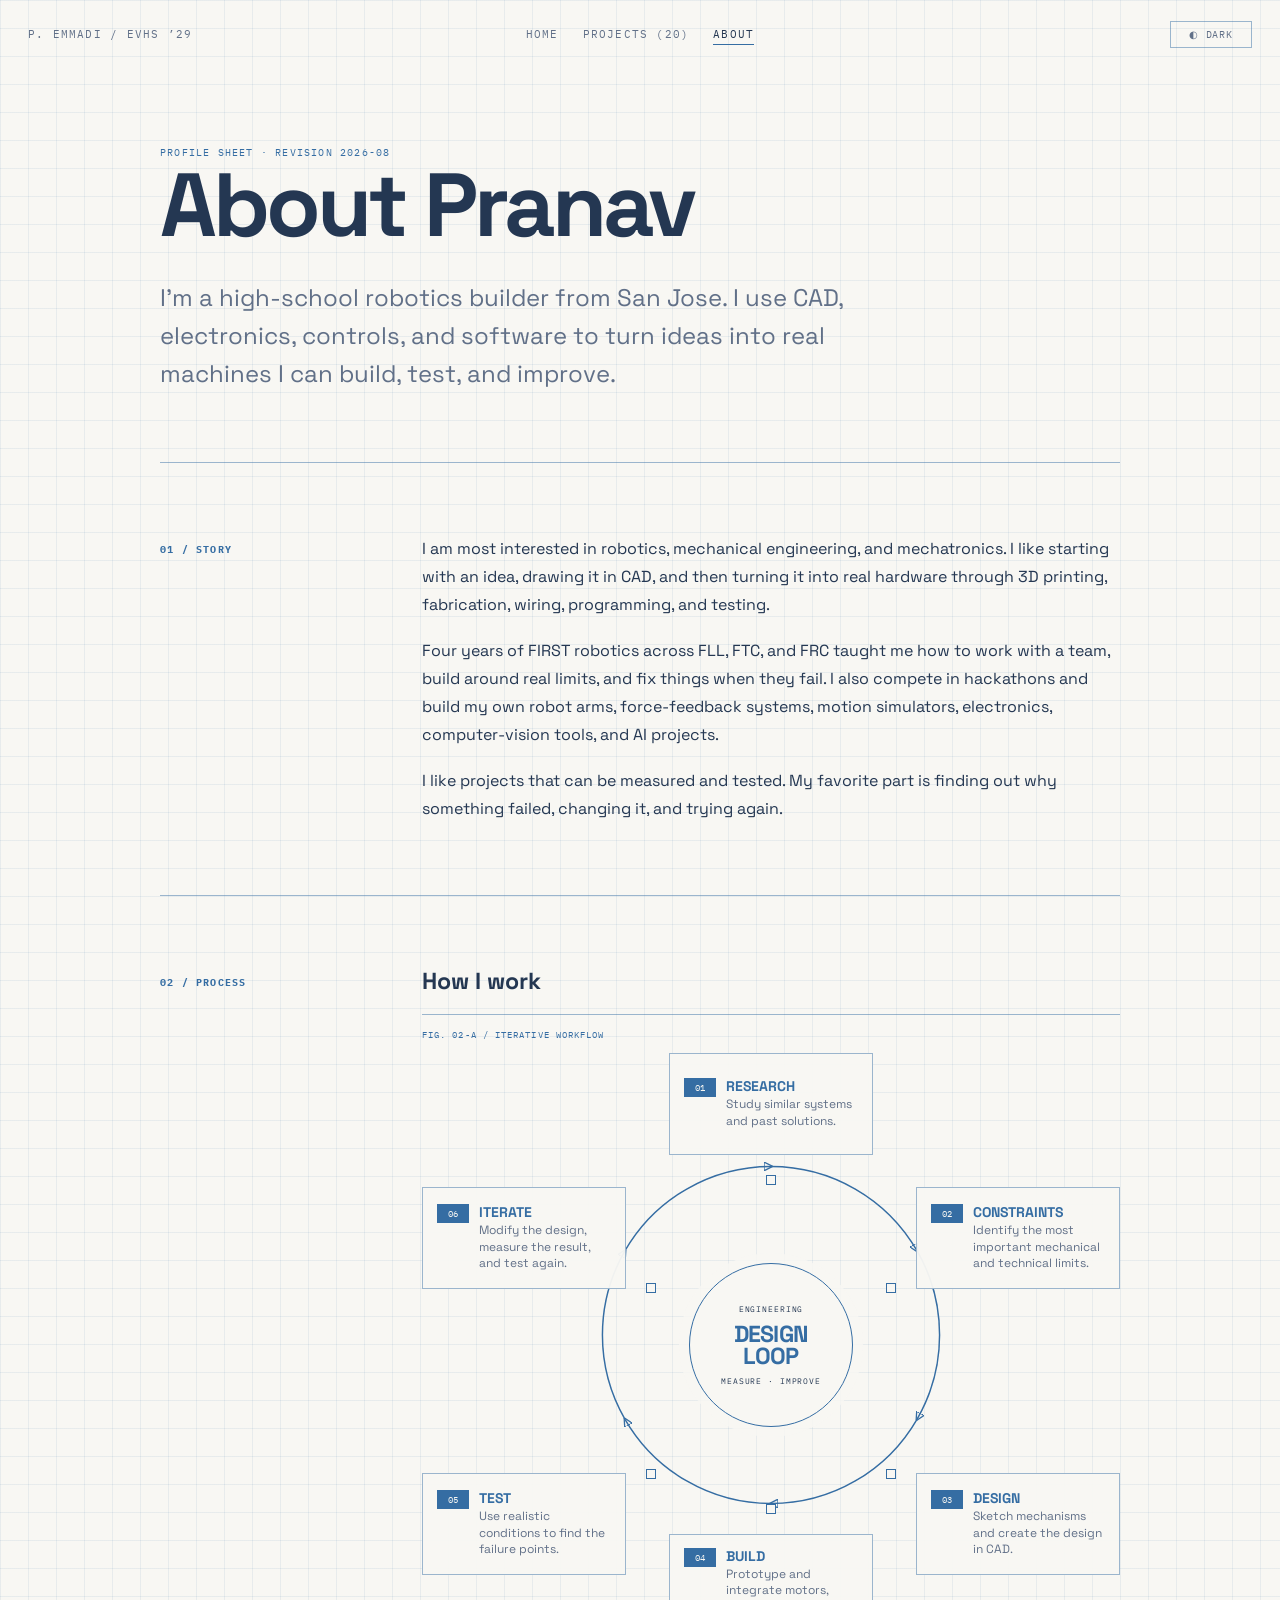
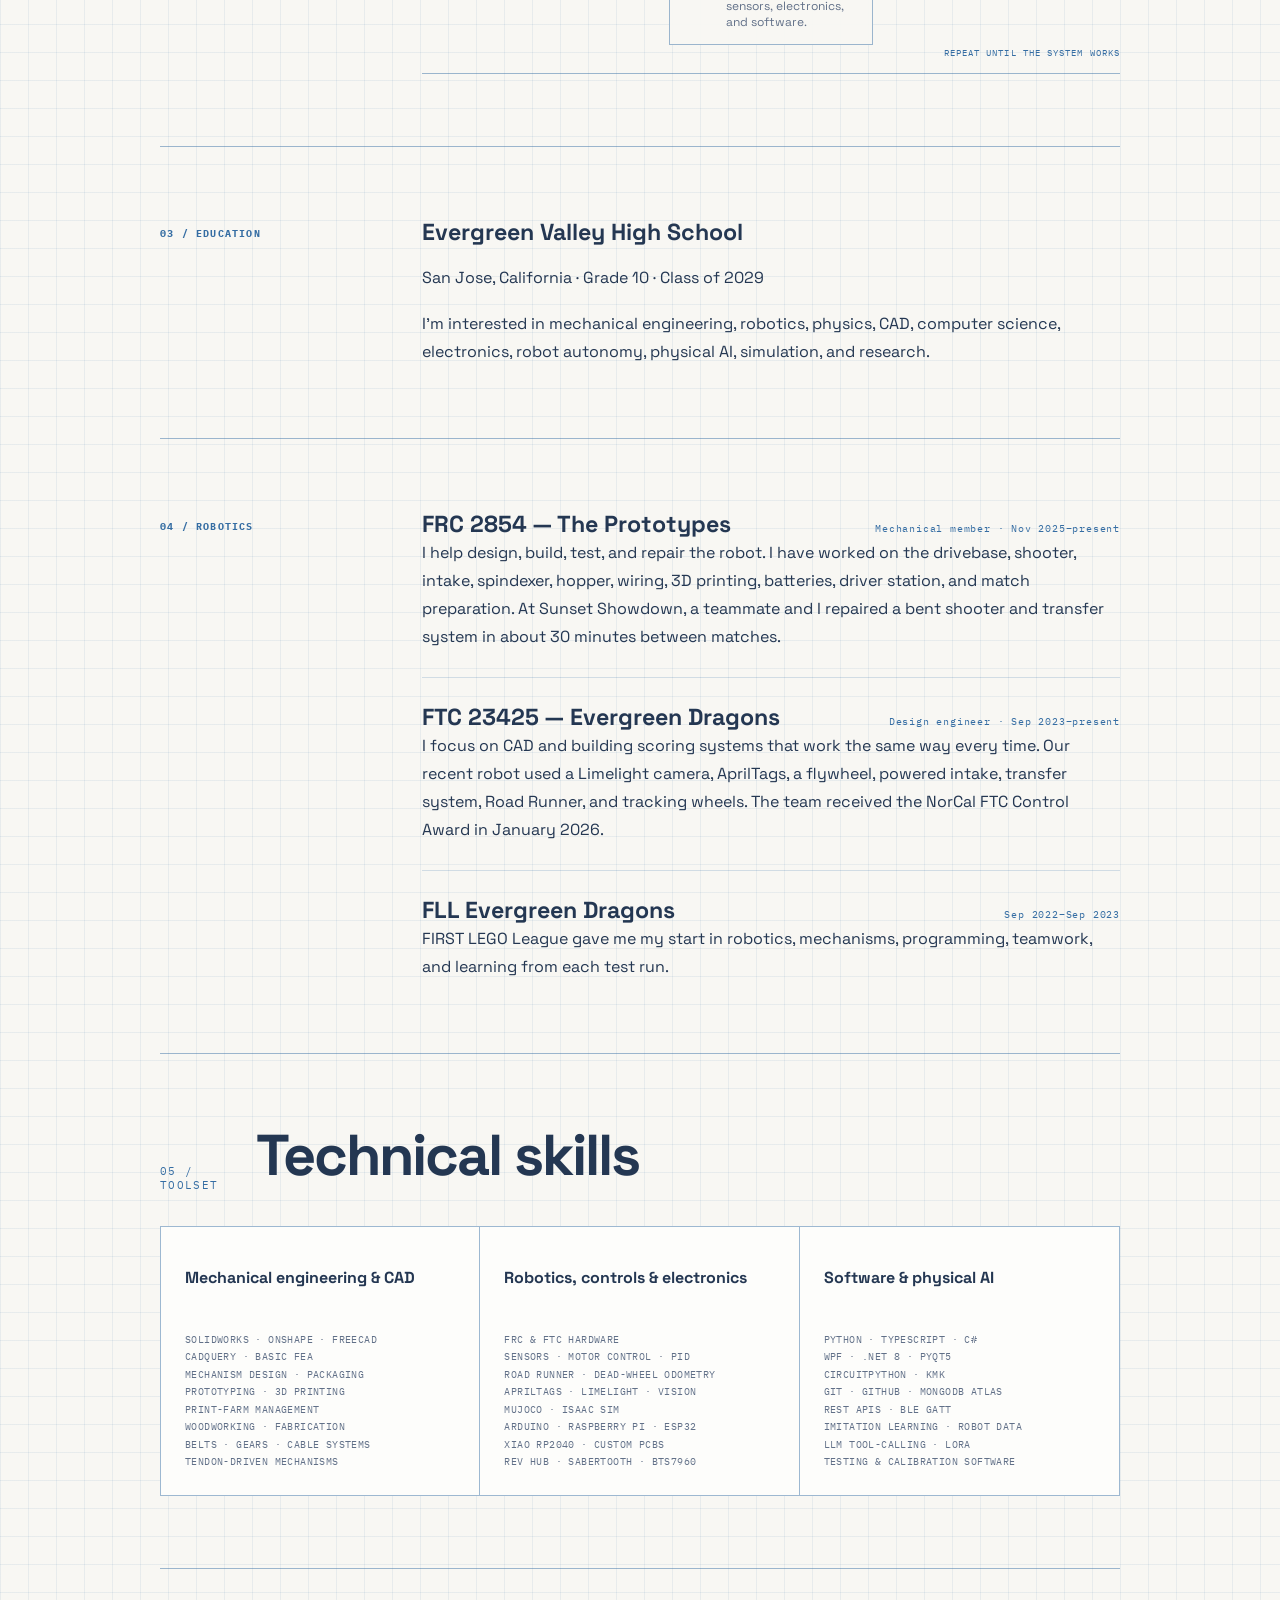
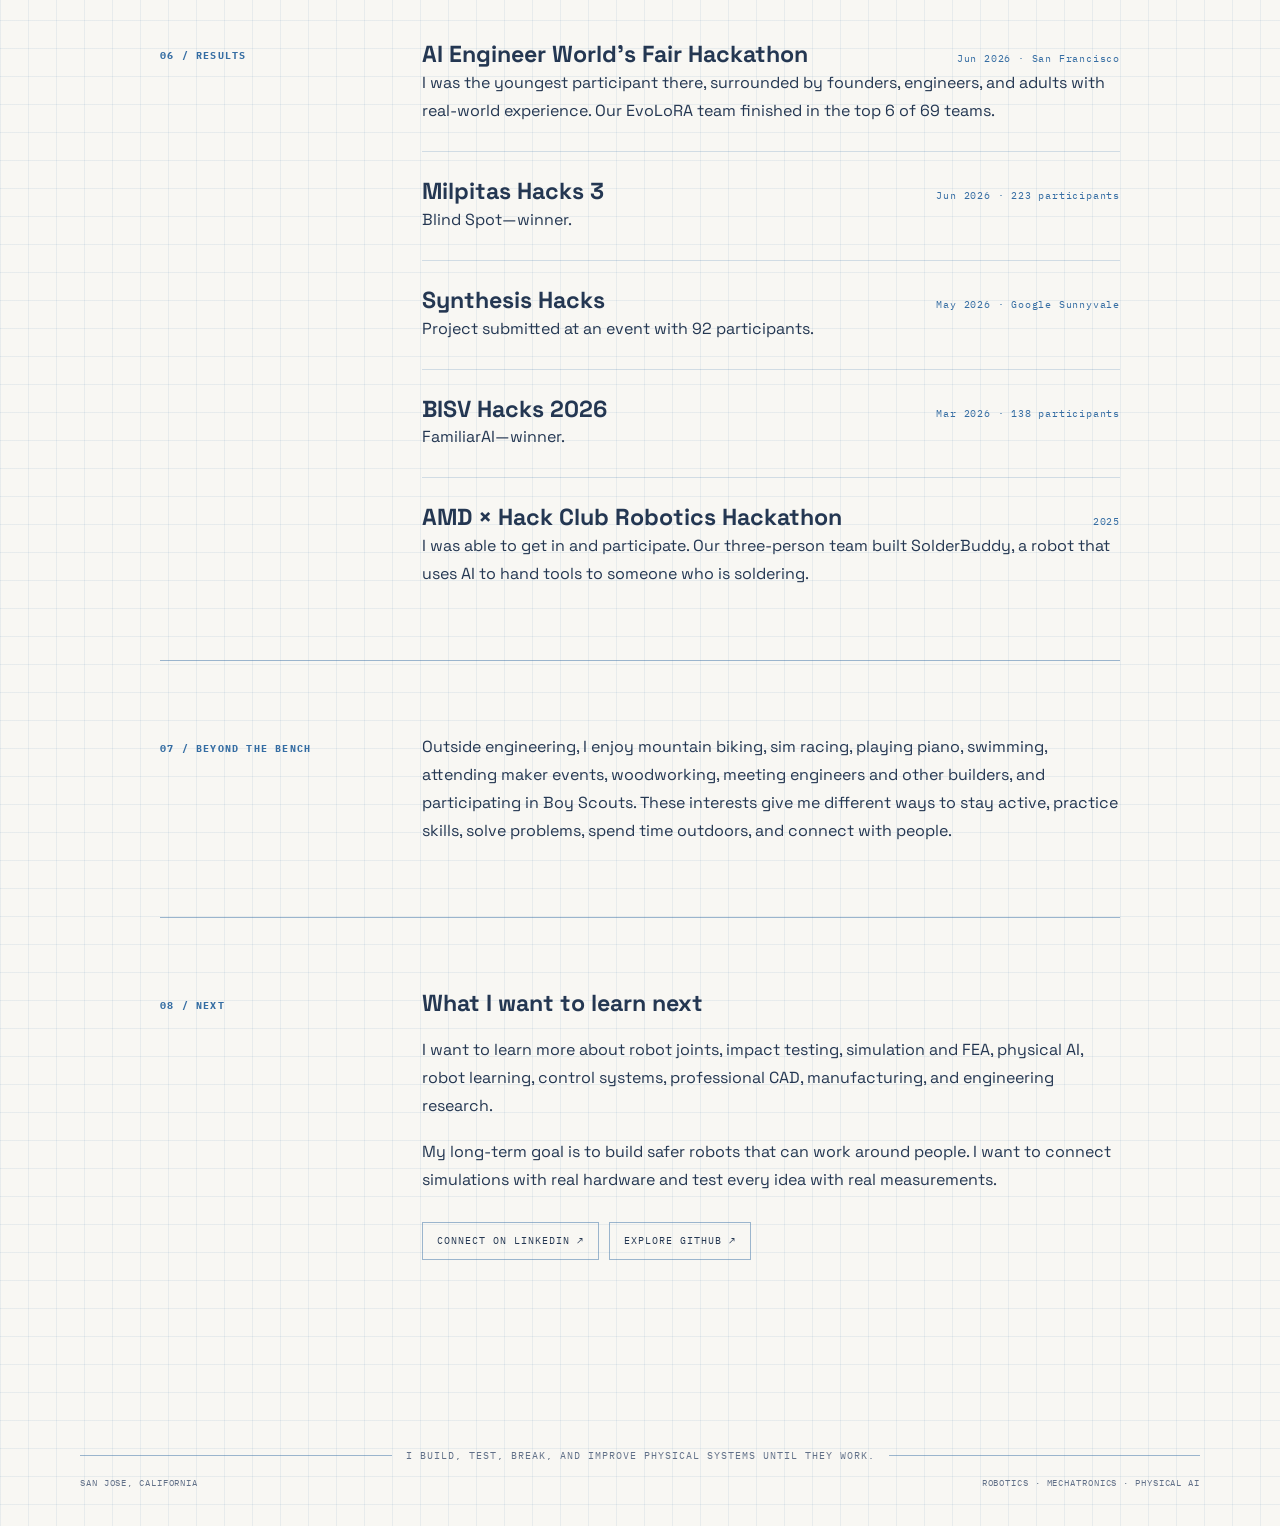
==== commit e67bab7b: "Simplify portfolio copy" ====
--- a/about.html
+++ b/about.html
@@ -28,15 +28,15 @@
     <section class="about-hero">
       <span class="eyeline">Profile sheet · revision 2026-08</span>
       <h1>About Pranav</h1>
-      <p>I’m a high-school robotics builder from San Jose working across mechanical design, CAD, electronics, controls, and software to turn ideas into physical systems that can be built, tested, and improved.</p>
+      <p>I’m a high-school robotics builder from San Jose. I use CAD, electronics, controls, and software to turn ideas into real machines I can build, test, and improve.</p>
     </section>
 
     <section class="about-section about-grid" aria-labelledby="story-title">
       <h2 id="story-title" class="about-grid__label">01 / Story</h2>
       <div class="about-grid__body">
-        <p>I am most interested in robotics, mechanical engineering, mechatronics, physical AI, and mechanism design. I enjoy taking a project from an early idea to CAD, then turning it into real hardware through 3D printing, fabrication, wiring, programming, and testing.</p>
-        <p>Four years of FIRST robotics across FLL, FTC, and FRC taught me how to design around real constraints, work with a team, troubleshoot failures, and improve systems through repeated testing. I also compete in hackathons and build independent robot arms, force-feedback systems, motion simulators, embedded electronics, computer-vision systems, and AI projects.</p>
-        <p>I prefer systems that can be measured and tested over projects that stop at a concept or presentation. The best part is finding why a mechanism failed, changing it, and testing it again.</p>
+        <p>I am most interested in robotics, mechanical engineering, and mechatronics. I like starting with an idea, drawing it in CAD, and then turning it into real hardware through 3D printing, fabrication, wiring, programming, and testing.</p>
+        <p>Four years of FIRST robotics across FLL, FTC, and FRC taught me how to work with a team, build around real limits, and fix things when they fail. I also compete in hackathons and build my own robot arms, force-feedback systems, motion simulators, electronics, computer-vision tools, and AI projects.</p>
+        <p>I like projects that can be measured and tested. My favorite part is finding out why something failed, changing it, and trying again.</p>
       </div>
     </section>
 
@@ -107,7 +107,7 @@
       <div class="about-grid__body">
         <h3>Evergreen Valley High School</h3>
         <p>San Jose, California · Grade 10 · Class of 2029</p>
-        <p>Academic and technical interests include mechanical engineering, robotics, physics, CAD and mechanism design, computer science, embedded electronics, robot autonomy, physical AI, simulation, research, and experimentation.</p>
+        <p>I’m interested in mechanical engineering, robotics, physics, CAD, computer science, electronics, robot autonomy, physical AI, simulation, and research.</p>
       </div>
     </section>
 
@@ -117,15 +117,15 @@
         <ul class="experience-list">
           <li class="experience-item">
             <div class="experience-item__head"><h3>FRC 2854 — The Prototypes</h3><span>Mechanical member · Nov 2025–present</span></div>
-            <p>I contribute to mechanical design, fabrication, assembly, testing, integration, and pit work. My work has included drivebase and shooter assembly, intake belt alignment, spindexer and hopper troubleshooting, wiring, print-farm management, battery tracking, driver-station development, and match preparation. At Sunset Showdown, a teammate and I repaired a bent shooter and transfer assembly in roughly 30 minutes between matches.</p>
+            <p>I help design, build, test, and repair the robot. I have worked on the drivebase, shooter, intake, spindexer, hopper, wiring, 3D printing, batteries, driver station, and match preparation. At Sunset Showdown, a teammate and I repaired a bent shooter and transfer system in about 30 minutes between matches.</p>
           </li>
           <li class="experience-item">
             <div class="experience-item__head"><h3>FTC 23425 — Evergreen Dragons</h3><span>Design engineer · Sep 2023–present</span></div>
-            <p>I focus on CAD, mechanical packaging, reliable actuation, and repeatable scoring. Our recent robot combined a Limelight camera, AprilTags, flywheel scoring, powered intake, transfer, driver feedback, Road Runner, dead-wheel odometry, and sensor-guided autonomous development. The team received the NorCal FTC Control Award in January 2026.</p>
+            <p>I focus on CAD and building scoring systems that work the same way every time. Our recent robot used a Limelight camera, AprilTags, a flywheel, powered intake, transfer system, Road Runner, and tracking wheels. The team received the NorCal FTC Control Award in January 2026.</p>
           </li>
           <li class="experience-item">
             <div class="experience-item__head"><h3>FLL Evergreen Dragons</h3><span>Sep 2022–Sep 2023</span></div>
-            <p>FIRST LEGO League built my early foundation in robotics, mechanism design, teamwork, iteration, programming, and competition problem-solving.</p>
+            <p>FIRST LEGO League gave me my start in robotics, mechanisms, programming, teamwork, and learning from each test run.</p>
           </li>
         </ul>
       </div>
@@ -187,7 +187,7 @@
           <li class="experience-item"><div class="experience-item__head"><h3>Milpitas Hacks 3</h3><span>Jun 2026 · 223 participants</span></div><p>Blind Spot—winner.</p></li>
           <li class="experience-item"><div class="experience-item__head"><h3>Synthesis Hacks</h3><span>May 2026 · Google Sunnyvale</span></div><p>Project submitted at an event with 92 participants.</p></li>
           <li class="experience-item"><div class="experience-item__head"><h3>BISV Hacks 2026</h3><span>Mar 2026 · 138 participants</span></div><p>FamiliarAI—winner.</p></li>
-          <li class="experience-item"><div class="experience-item__head"><h3>AMD × Hack Club Robotics Hackathon</h3><span>2025</span></div><p>I was able to get into and participate in the hackathon, where our three-person team built SolderBuddy, a physical-AI collaborative robot.</p></li>
+          <li class="experience-item"><div class="experience-item__head"><h3>AMD × Hack Club Robotics Hackathon</h3><span>2025</span></div><p>I was able to get in and participate. Our three-person team built SolderBuddy, a robot that uses AI to hand tools to someone who is soldering.</p></li>
         </ul>
       </div>
     </section>
@@ -203,8 +203,8 @@
       <h2 id="future-title" class="about-grid__label">08 / Next</h2>
       <div class="about-grid__body">
         <h3>What I want to learn next</h3>
-        <p>Advanced mechanical engineering, robot-joint design, impact-force measurement, simulation and FEA, physical AI, robot learning, safer human-robot interaction, control systems, professional CAD workflows, manufacturing, and engineering research.</p>
-        <p>I want to build safer robots that can work around people, combine simulation with real hardware, test mechanisms with real measurements, and contribute to prototype design, data collection, simulation, and hardware development.</p>
+        <p>I want to learn more about robot joints, impact testing, simulation and FEA, physical AI, robot learning, control systems, professional CAD, manufacturing, and engineering research.</p>
+        <p>My long-term goal is to build safer robots that can work around people. I want to connect simulations with real hardware and test every idea with real measurements.</p>
         <div class="contact-links" style="margin-top:10px">
           <a class="technical-button" href="https://www.linkedin.com/in/pranav-emmadi-874723399/" target="_blank" rel="noreferrer">Connect on LinkedIn ↗</a>
           <a class="technical-button" href="https://github.com/CyberBrainiac1" target="_blank" rel="noreferrer">Explore GitHub ↗</a>
--- a/styles.css
+++ b/styles.css
@@ -765,7 +765,17 @@
   overflow-x: auto;
   overflow-y: hidden;
   scrollbar-width: none;
+  scroll-padding-inline: 48px;
+  scroll-snap-type: x proximity;
   overscroll-behavior-x: contain;
+  touch-action: pan-y;
+  cursor: grab;
+}
+
+.project-rail.is-dragging {
+  cursor: grabbing;
+  scroll-snap-type: none;
+  user-select: none;
 }
 
 .project-rail::-webkit-scrollbar {
@@ -776,8 +786,9 @@
   display: flex;
   flex: none;
   flex-direction: column;
-  width: 320px;
-  min-height: 380px;
+  width: calc((100vw - 120px) / 2);
+  min-width: 420px;
+  min-height: min(460px, calc(100vh - 270px));
   padding: 0;
   overflow: hidden;
   color: inherit;
@@ -786,6 +797,7 @@
   border: 1px solid var(--line);
   border-radius: 0;
   cursor: pointer;
+  scroll-snap-align: start;
   transition: transform 180ms ease, border-color 180ms ease, box-shadow 180ms ease;
 }
 
@@ -797,13 +809,13 @@
 }
 
 .project-card .figure-plate {
-  height: 172px;
+  height: clamp(220px, 32vh, 310px);
   border: 0;
   border-bottom: 1px solid var(--line);
 }
 
 .project-card__copy {
-  padding: 16px 18px 19px;
+  padding: 20px 22px 24px;
 }
 
 .project-card h2 {
@@ -1354,10 +1366,15 @@
     grid-template-columns: repeat(2, minmax(0, 1fr));
     padding: 28px 24px 54px;
     overflow: visible;
+    scroll-snap-type: none;
+    touch-action: auto;
+    cursor: auto;
   }
 
   .project-card {
     width: 100%;
+    min-width: 0;
+    min-height: 420px;
   }
 
   .projects-intro,
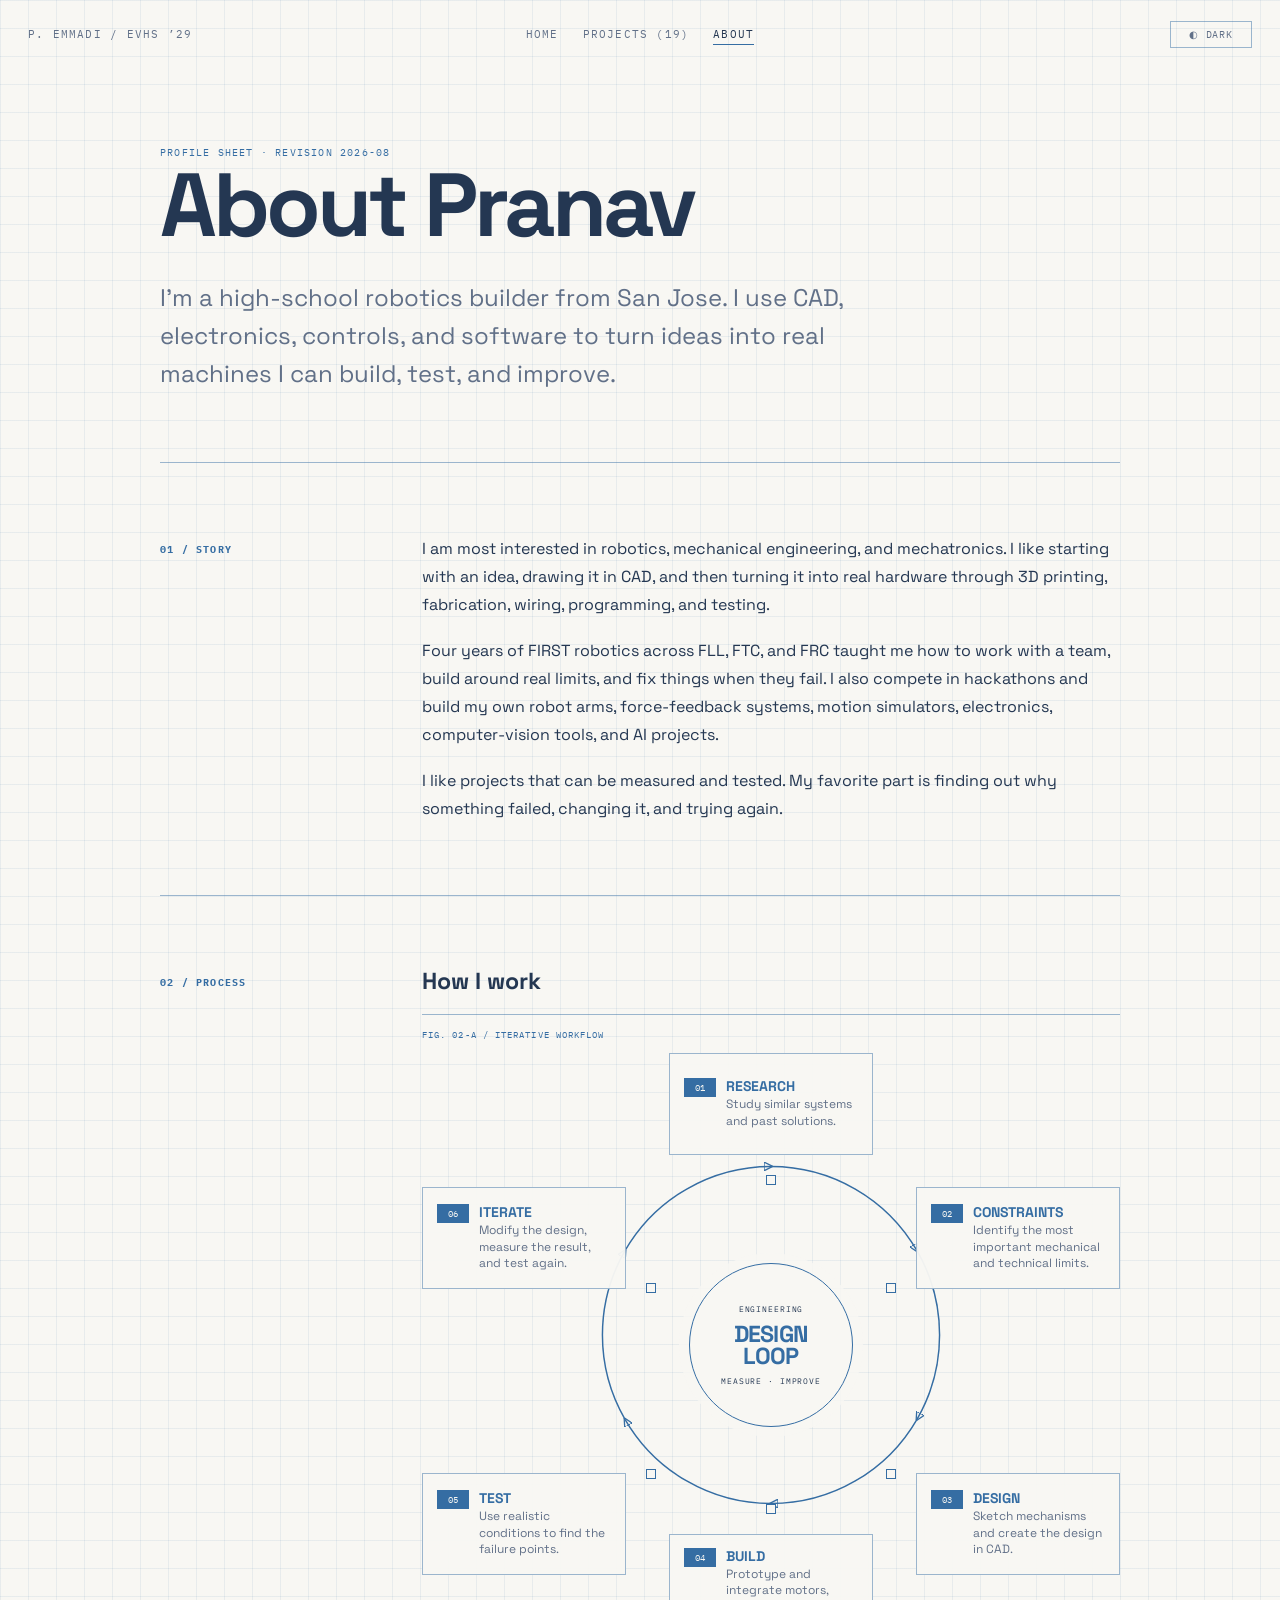
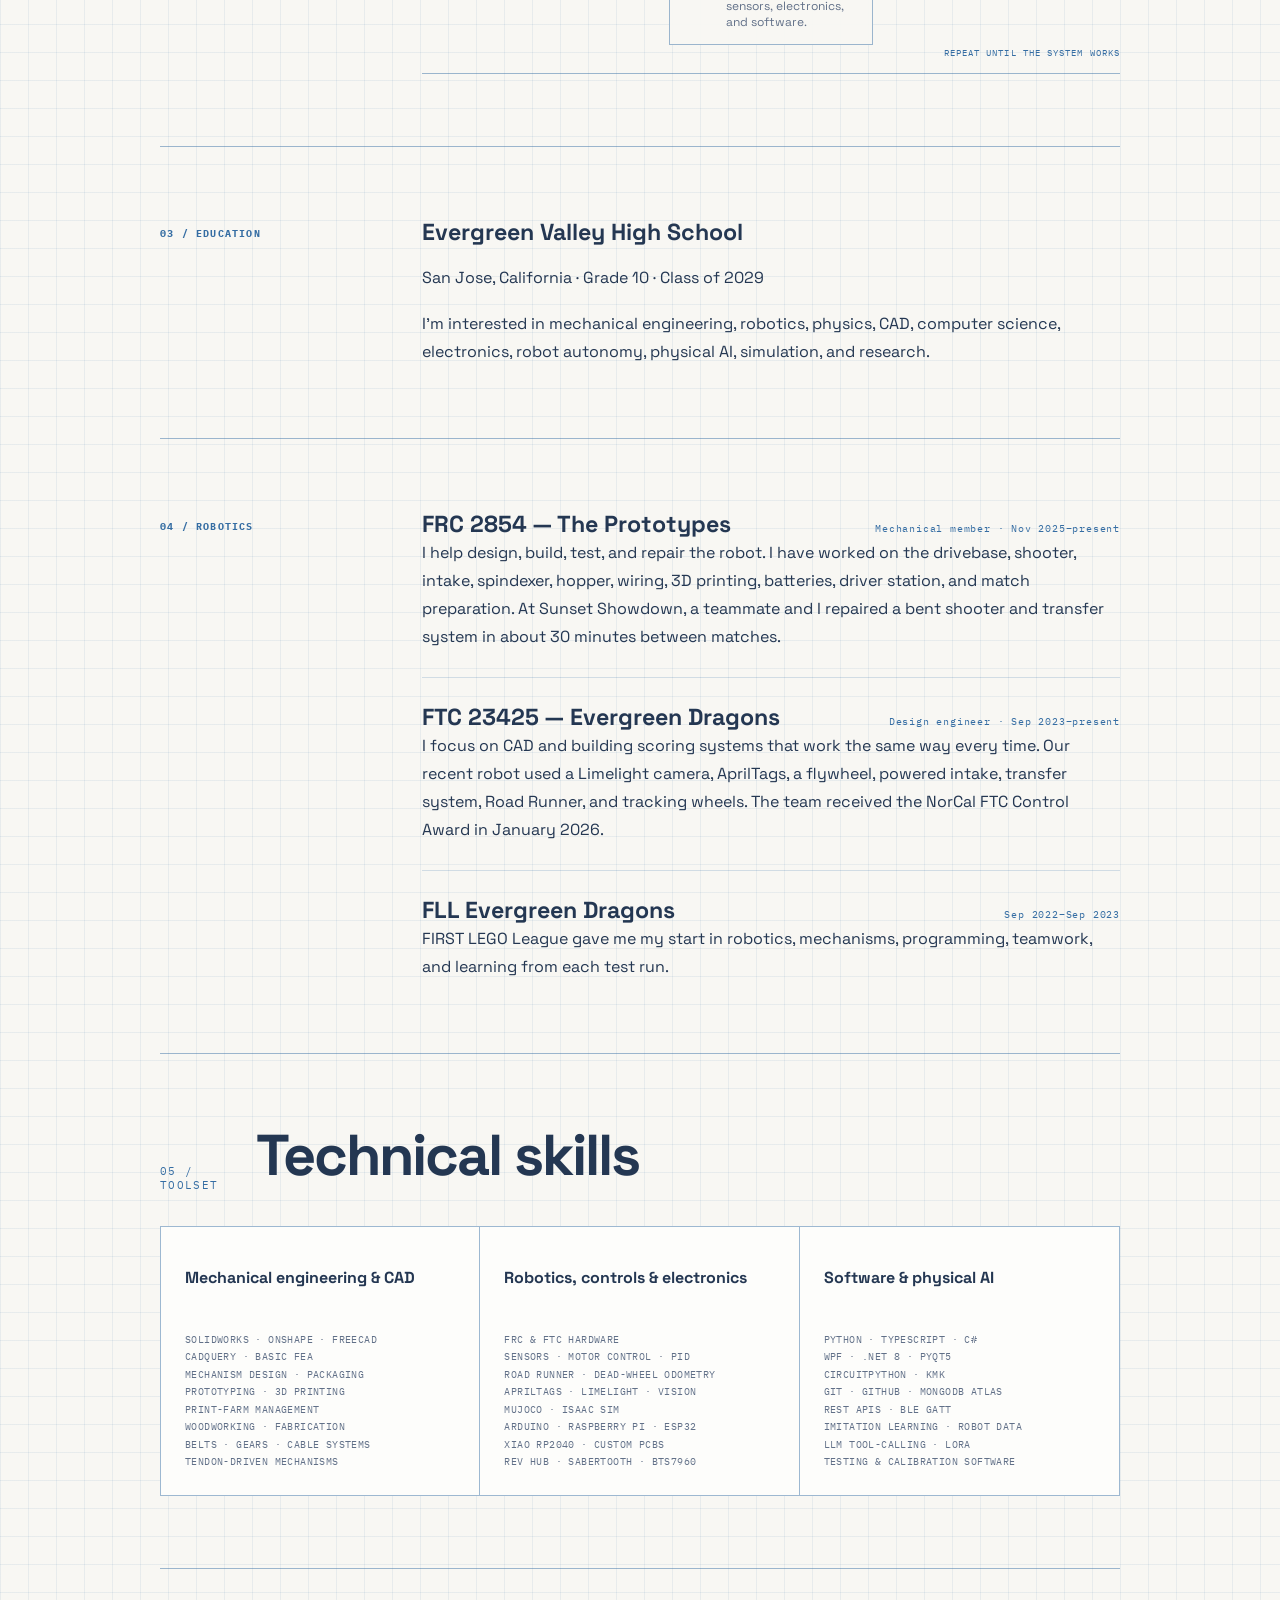
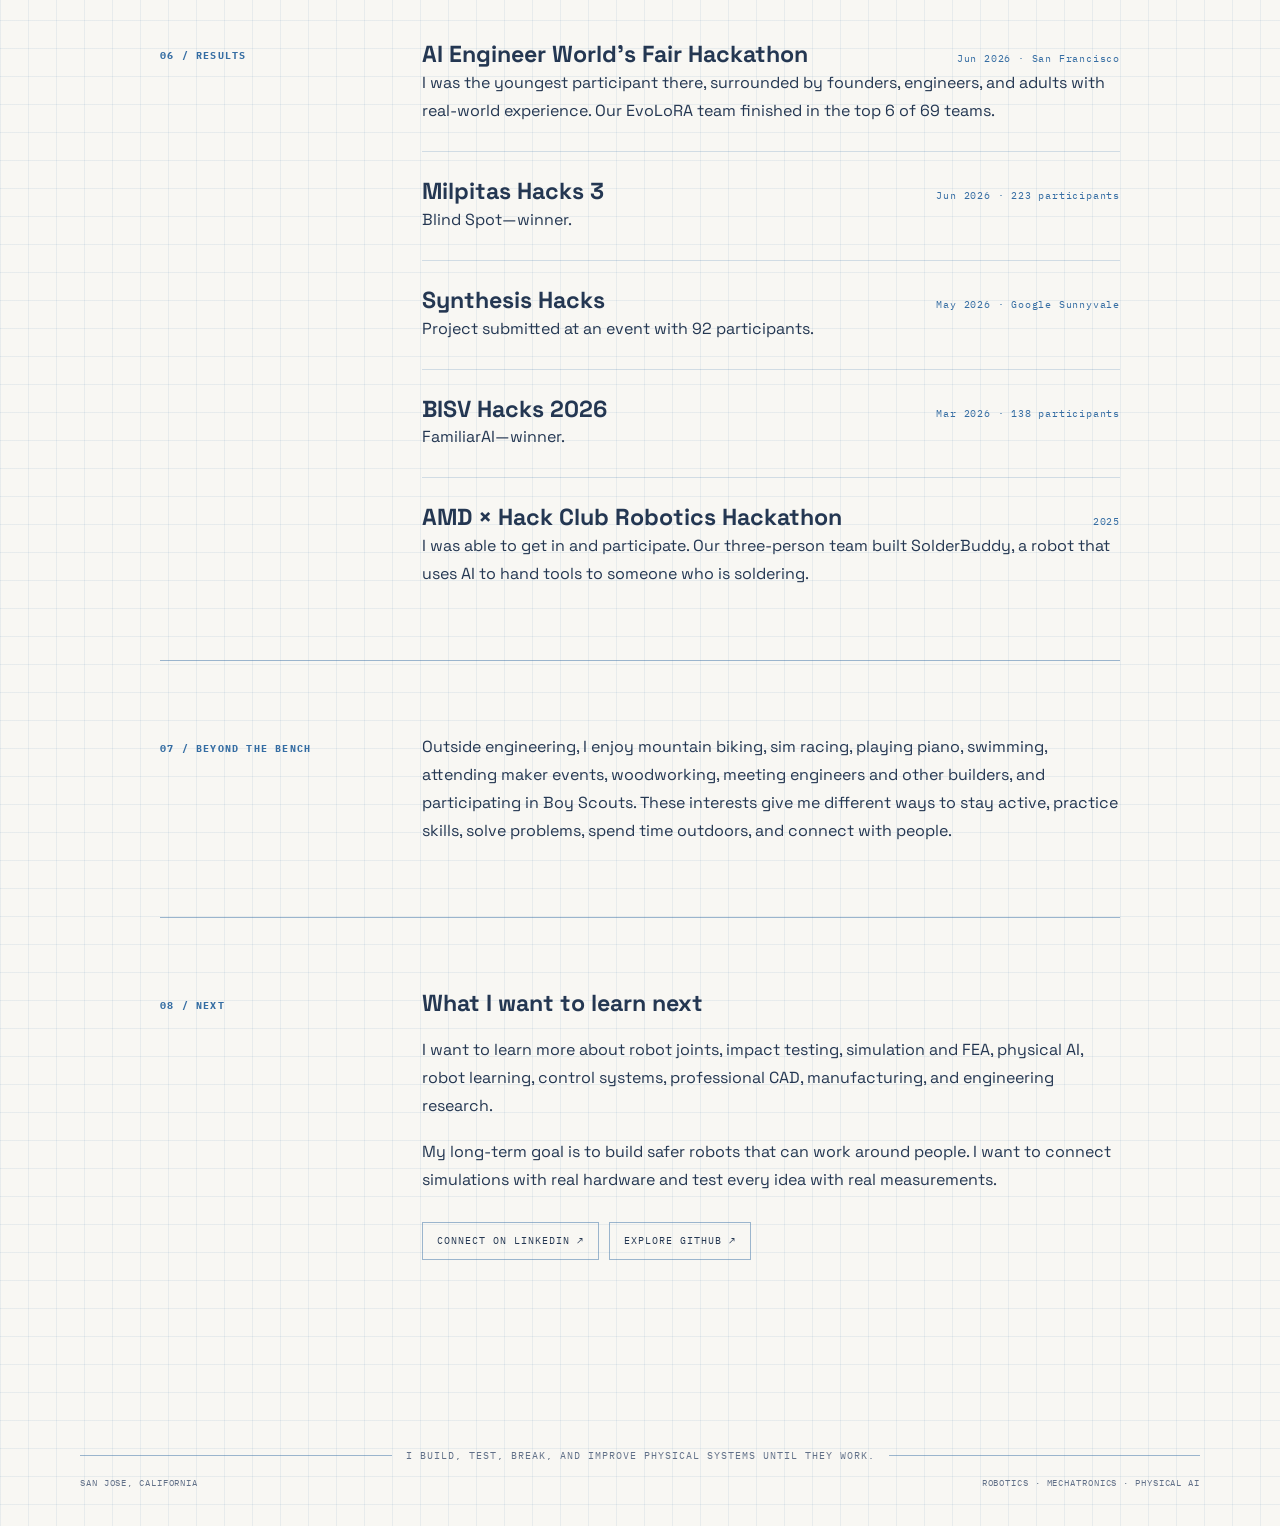
==== commit d8c797ba: "Remove 2DOF motion translator project" ====
--- a/about.html
+++ b/about.html
@@ -18,7 +18,7 @@
     <a class="site-header__identity" href="index.html">P. Emmadi / EVHS ’29</a>
     <nav class="site-header__nav" aria-label="Primary navigation">
       <a href="index.html">Home</a>
-      <a href="projects.html">Projects (20)</a>
+      <a href="projects.html">Projects (19)</a>
       <a href="about.html" aria-current="page">About</a>
     </nav>
     <button class="theme-toggle" type="button" data-theme-toggle>◐ Dark</button>
--- a/styles.css
+++ b/styles.css
@@ -553,6 +553,30 @@
 .focus-panel__drawing {
   min-height: 320px;
   border-left: 1px solid var(--line);
+}
+
+.focus-panel--status-only {
+  grid-template-columns: 1fr;
+}
+
+.focus-panel--status-only .focus-panel__copy {
+  display: flex;
+  min-height: 220px;
+  flex-direction: column;
+  align-items: center;
+  justify-content: center;
+  text-align: center;
+}
+
+.focus-panel--status-only h3 {
+  margin: 0;
+}
+
+.focus-panel--status-only p {
+  margin-top: 12px;
+  font-family: "IBM Plex Mono", monospace;
+  font-size: 12px;
+  letter-spacing: 0.08em;
 }
 
 .schematic-svg {
@@ -818,6 +842,47 @@
   padding: 20px 22px 24px;
 }
 
+.project-card__title {
+  display: block;
+  margin-top: 7px;
+  font-size: 19px;
+  font-weight: 600;
+  line-height: 1.2;
+}
+
+.project-card--status-only {
+  justify-content: center;
+  cursor: default;
+}
+
+.project-card--status-only:hover {
+  border-color: var(--line);
+  box-shadow: none;
+  transform: none;
+}
+
+.project-card--status-only .project-card__copy {
+  display: flex;
+  flex: 1;
+  flex-direction: column;
+  align-items: center;
+  justify-content: center;
+  text-align: center;
+}
+
+.project-card--status-only .project-card__title {
+  margin: 0;
+  font-size: clamp(2rem, 5vw, 3.4rem);
+}
+
+.project-card__status {
+  margin-top: 12px;
+  color: var(--muted);
+  font-family: "IBM Plex Mono", monospace;
+  font-size: 12px;
+  letter-spacing: 0.08em;
+}
+
 .project-card h2 {
   margin: 7px 0 0;
   font-size: 19px;
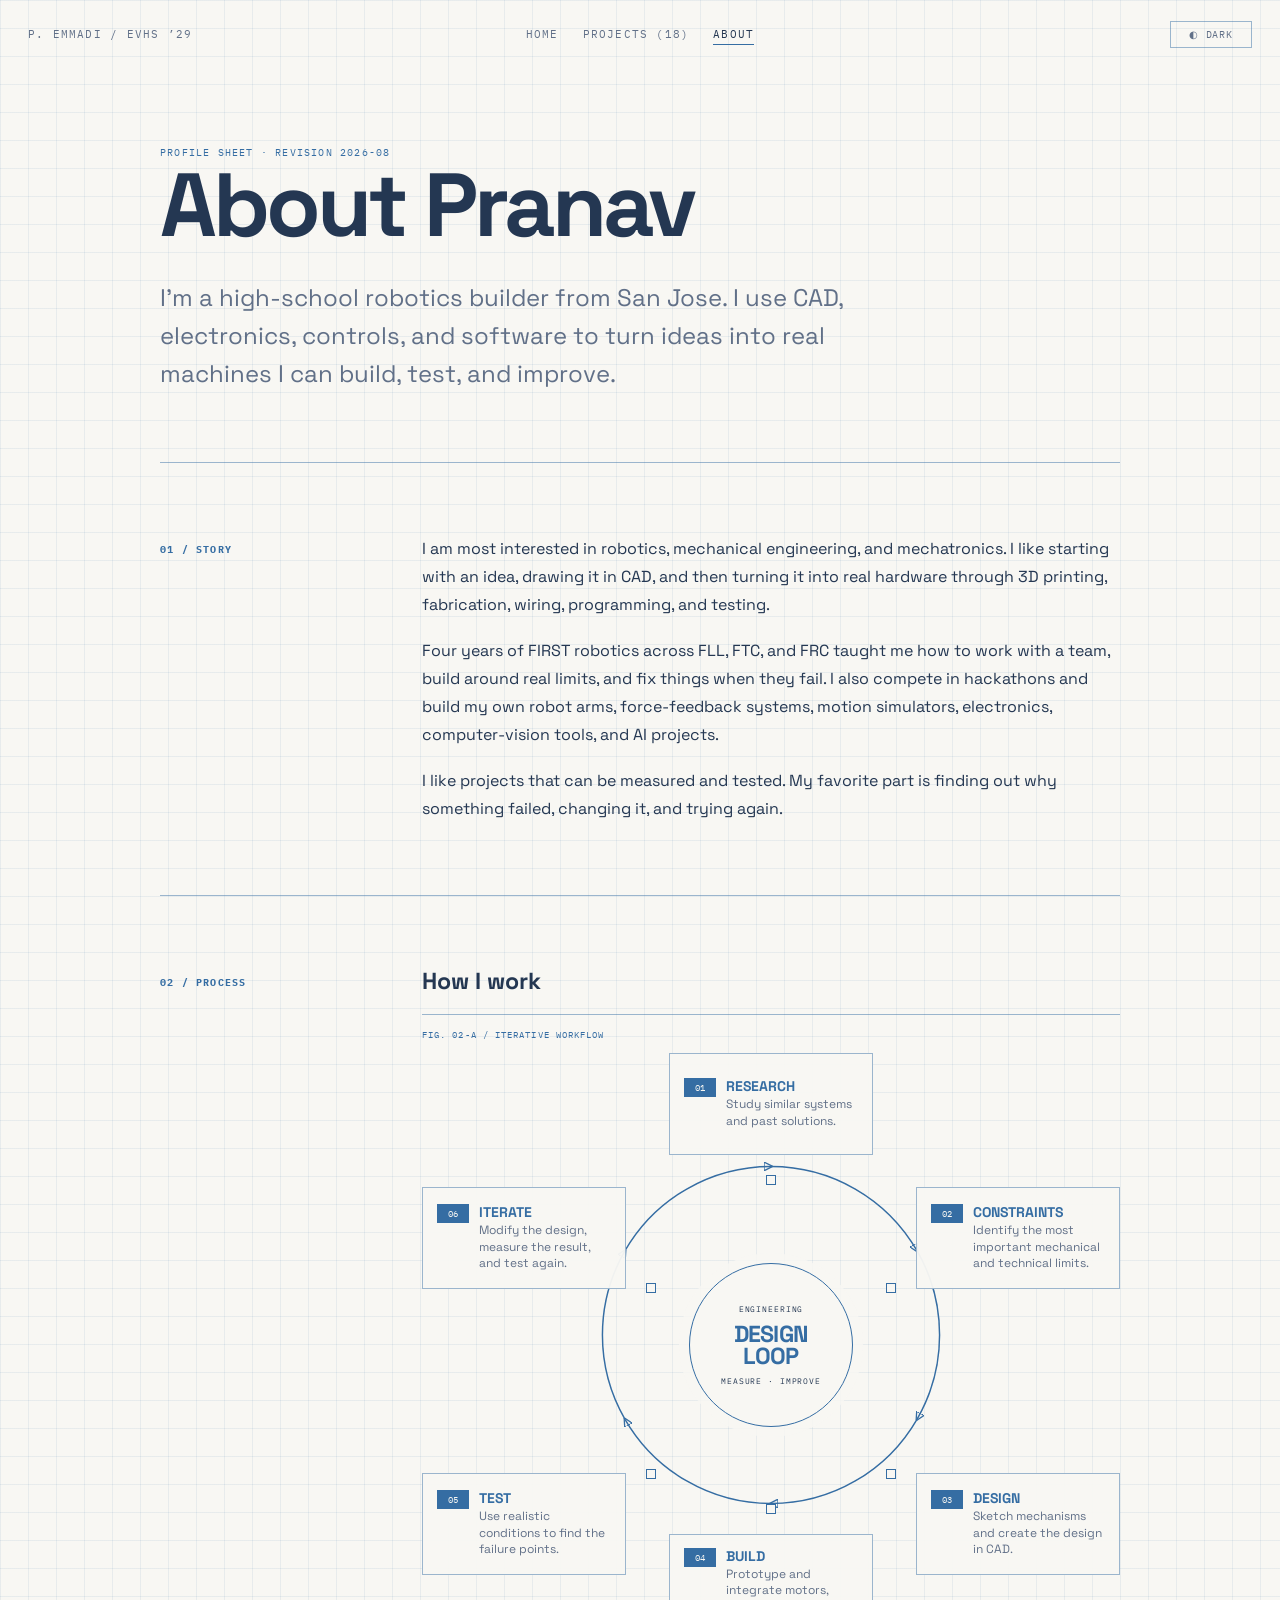
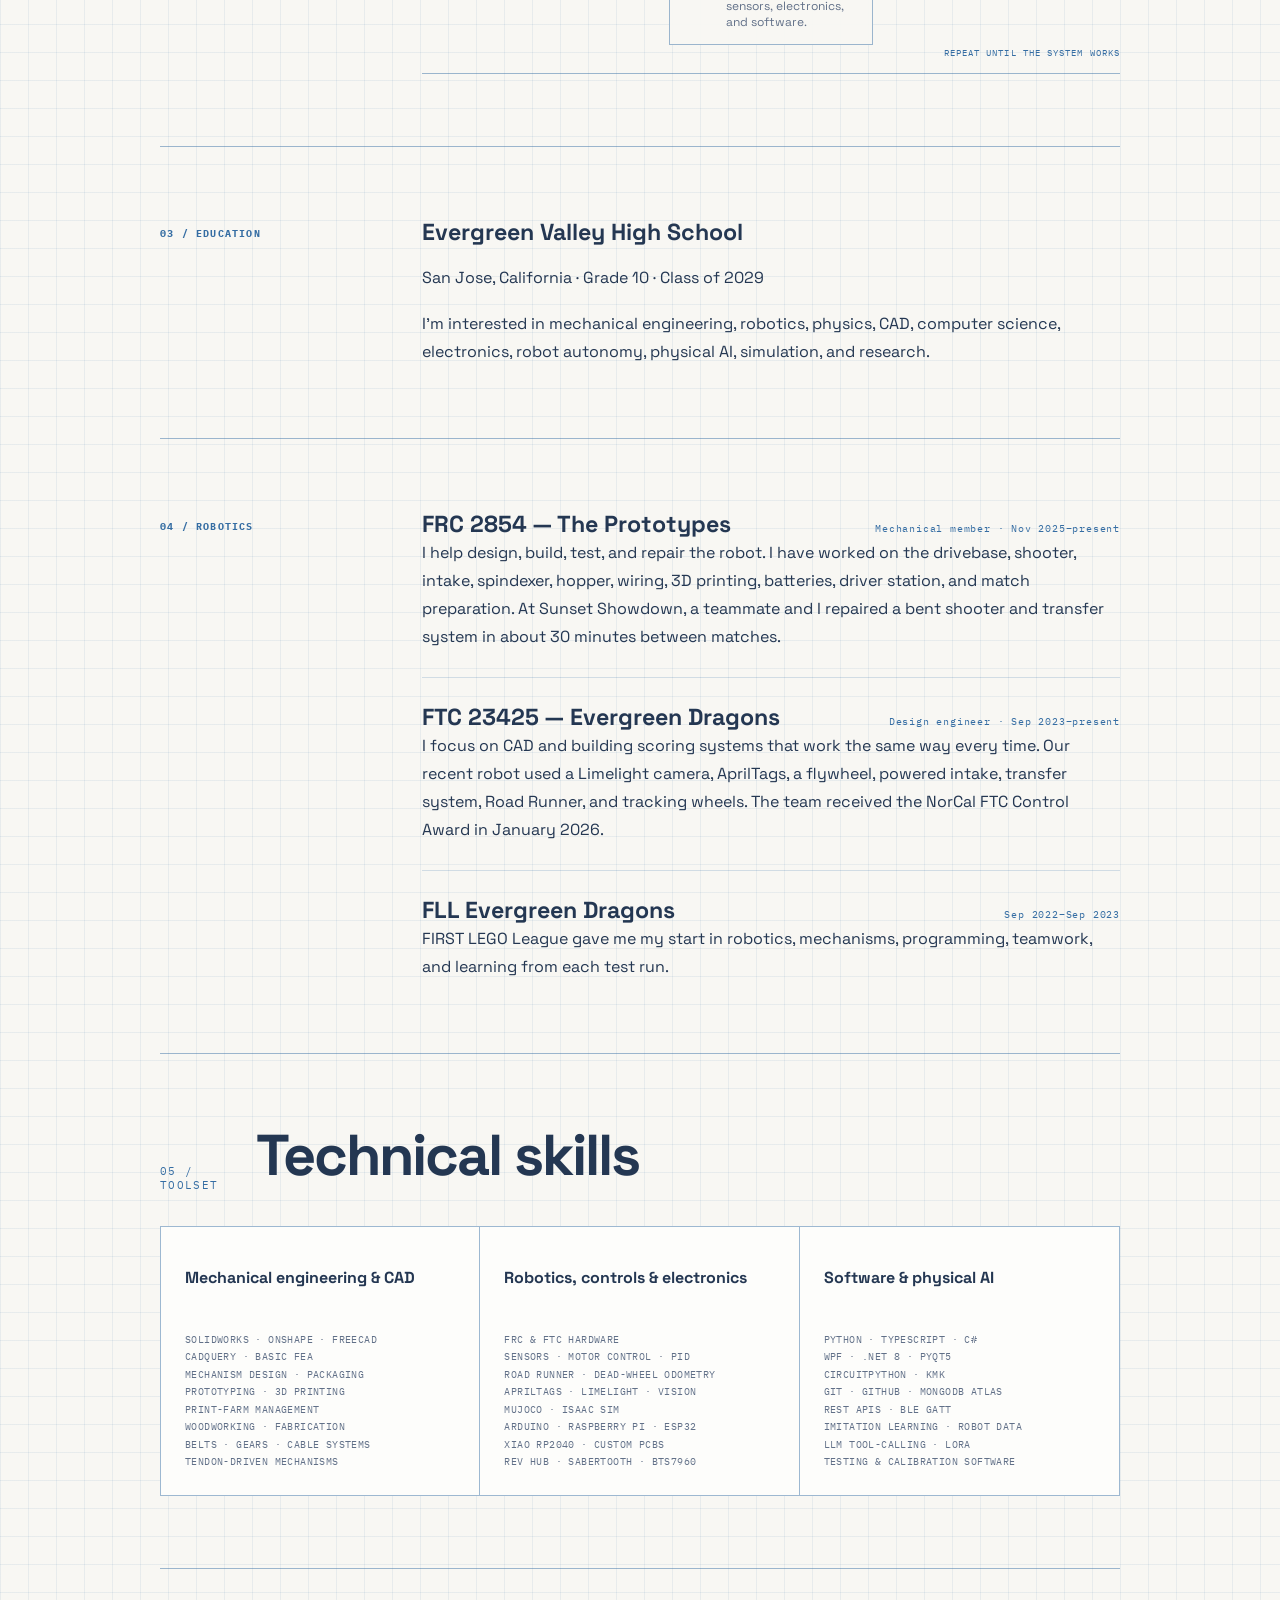
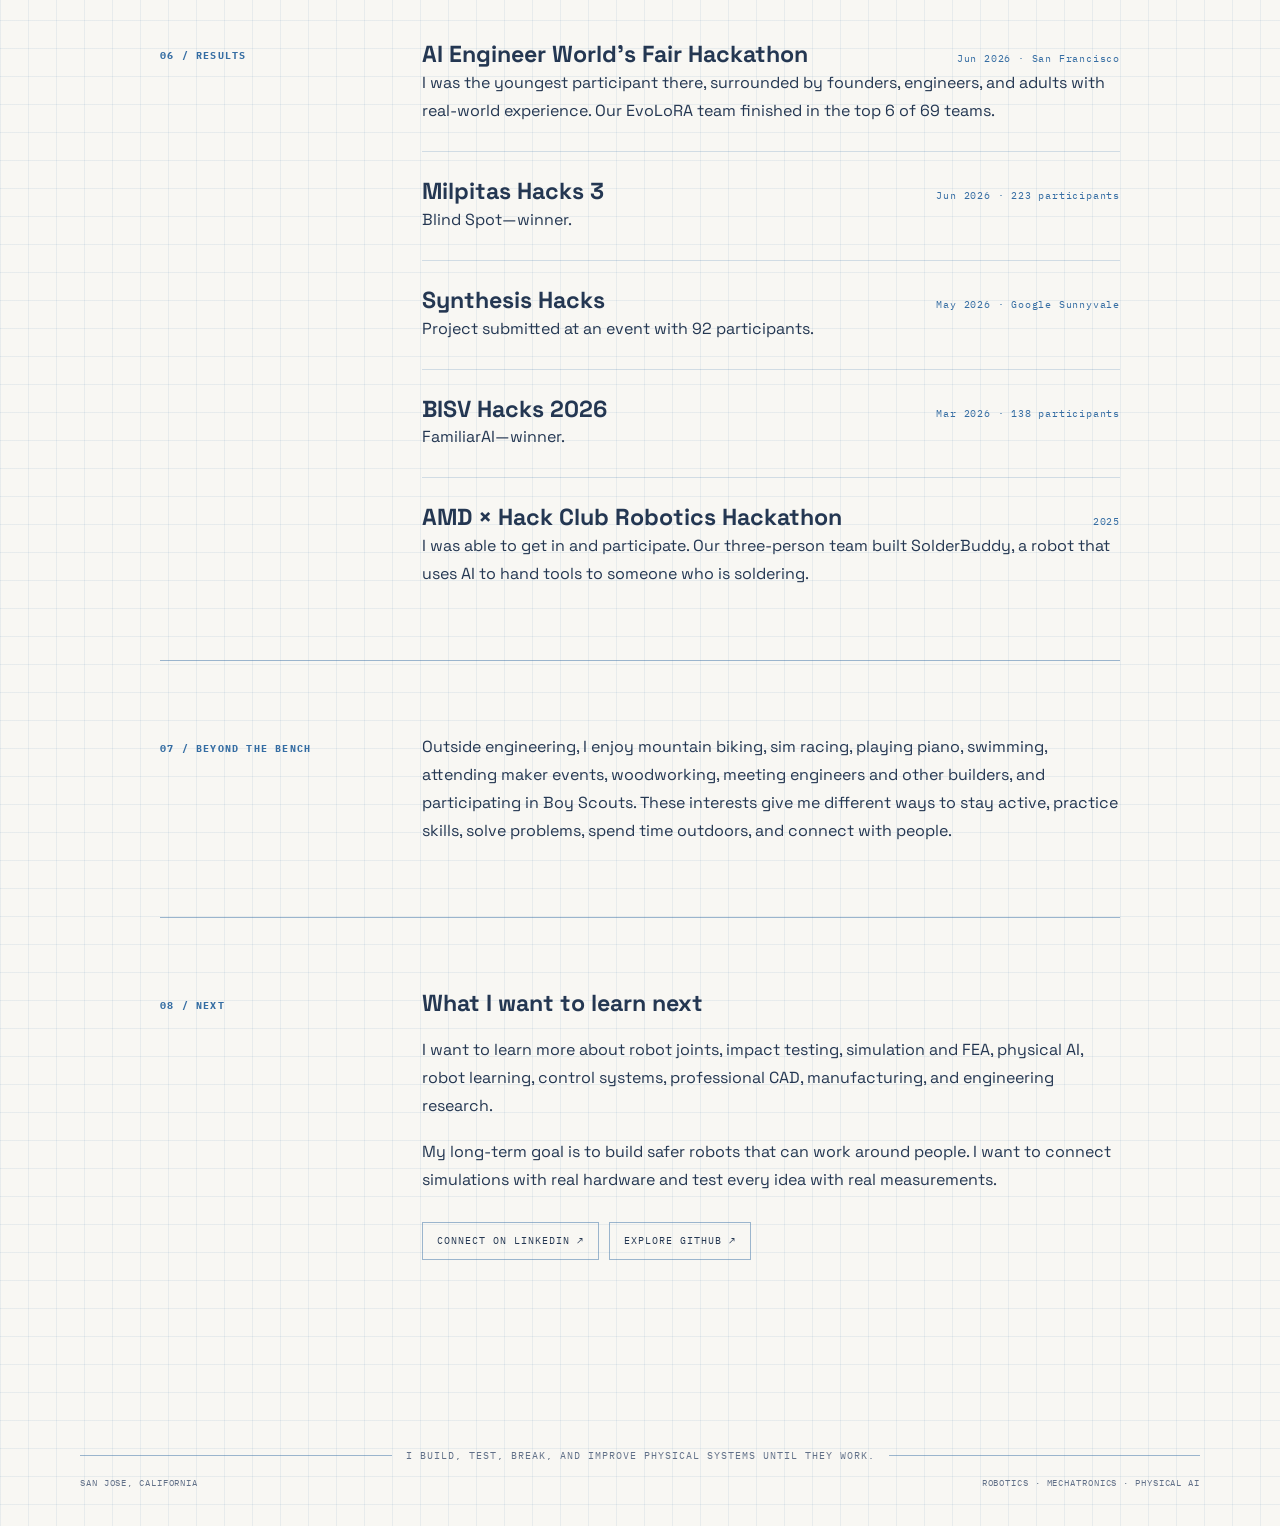
==== commit 968eff43: "Remove wheel control center project" ====
--- a/about.html
+++ b/about.html
@@ -18,7 +18,7 @@
     <a class="site-header__identity" href="index.html">P. Emmadi / EVHS ’29</a>
     <nav class="site-header__nav" aria-label="Primary navigation">
       <a href="index.html">Home</a>
-      <a href="projects.html">Projects (19)</a>
+      <a href="projects.html">Projects (18)</a>
       <a href="about.html" aria-current="page">About</a>
     </nav>
     <button class="theme-toggle" type="button" data-theme-toggle>◐ Dark</button>
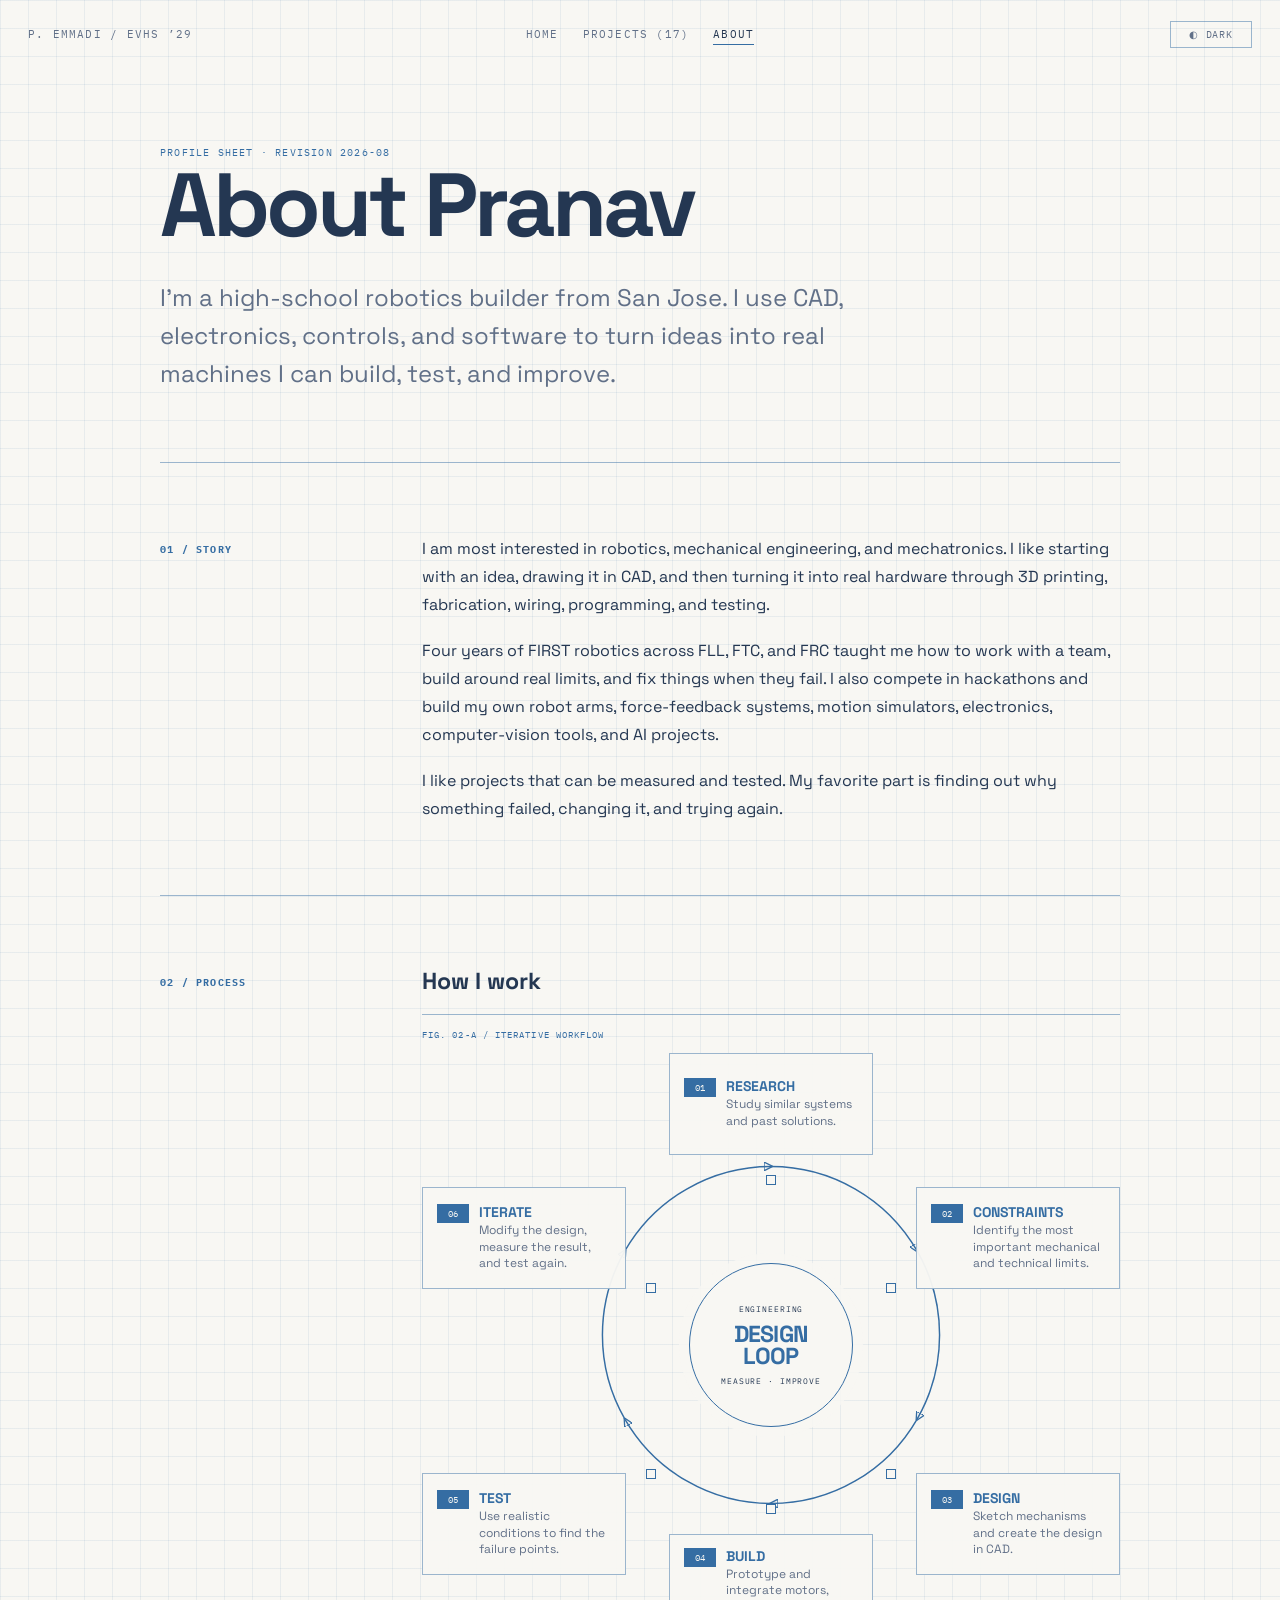
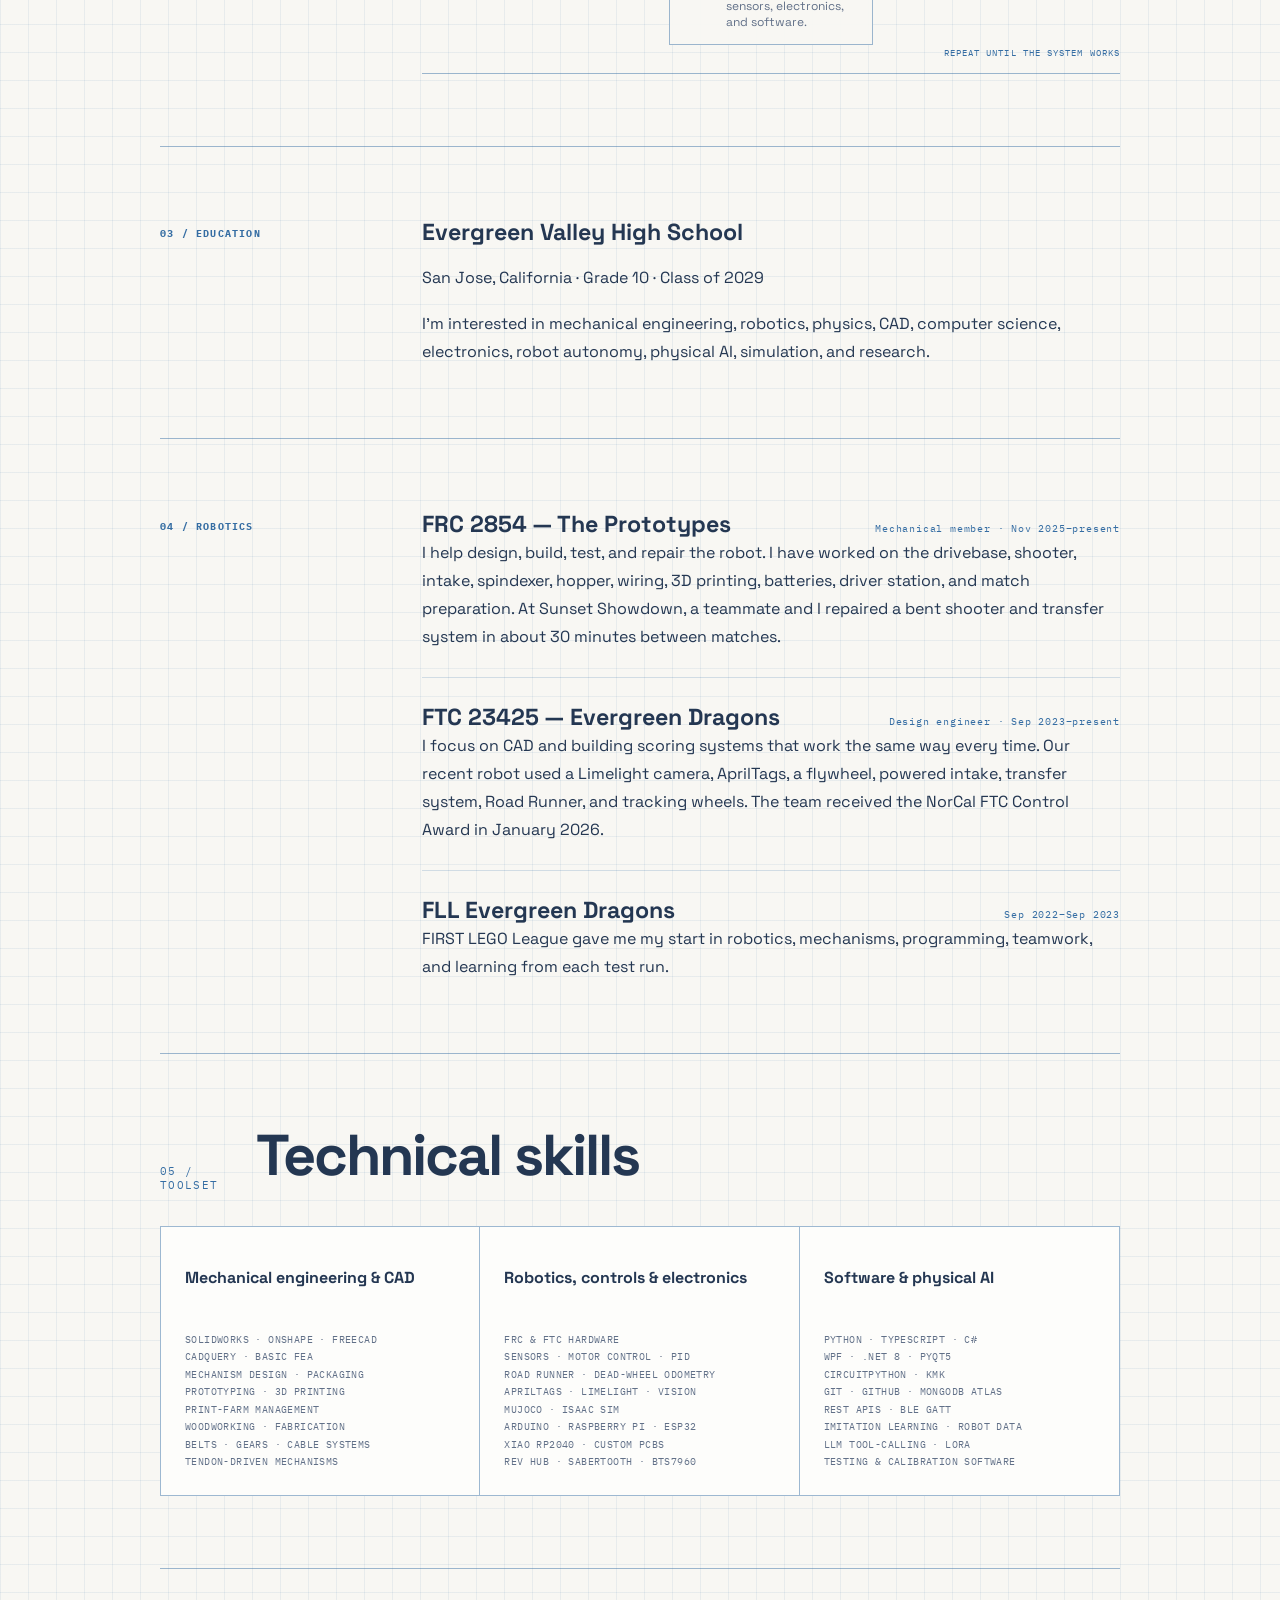
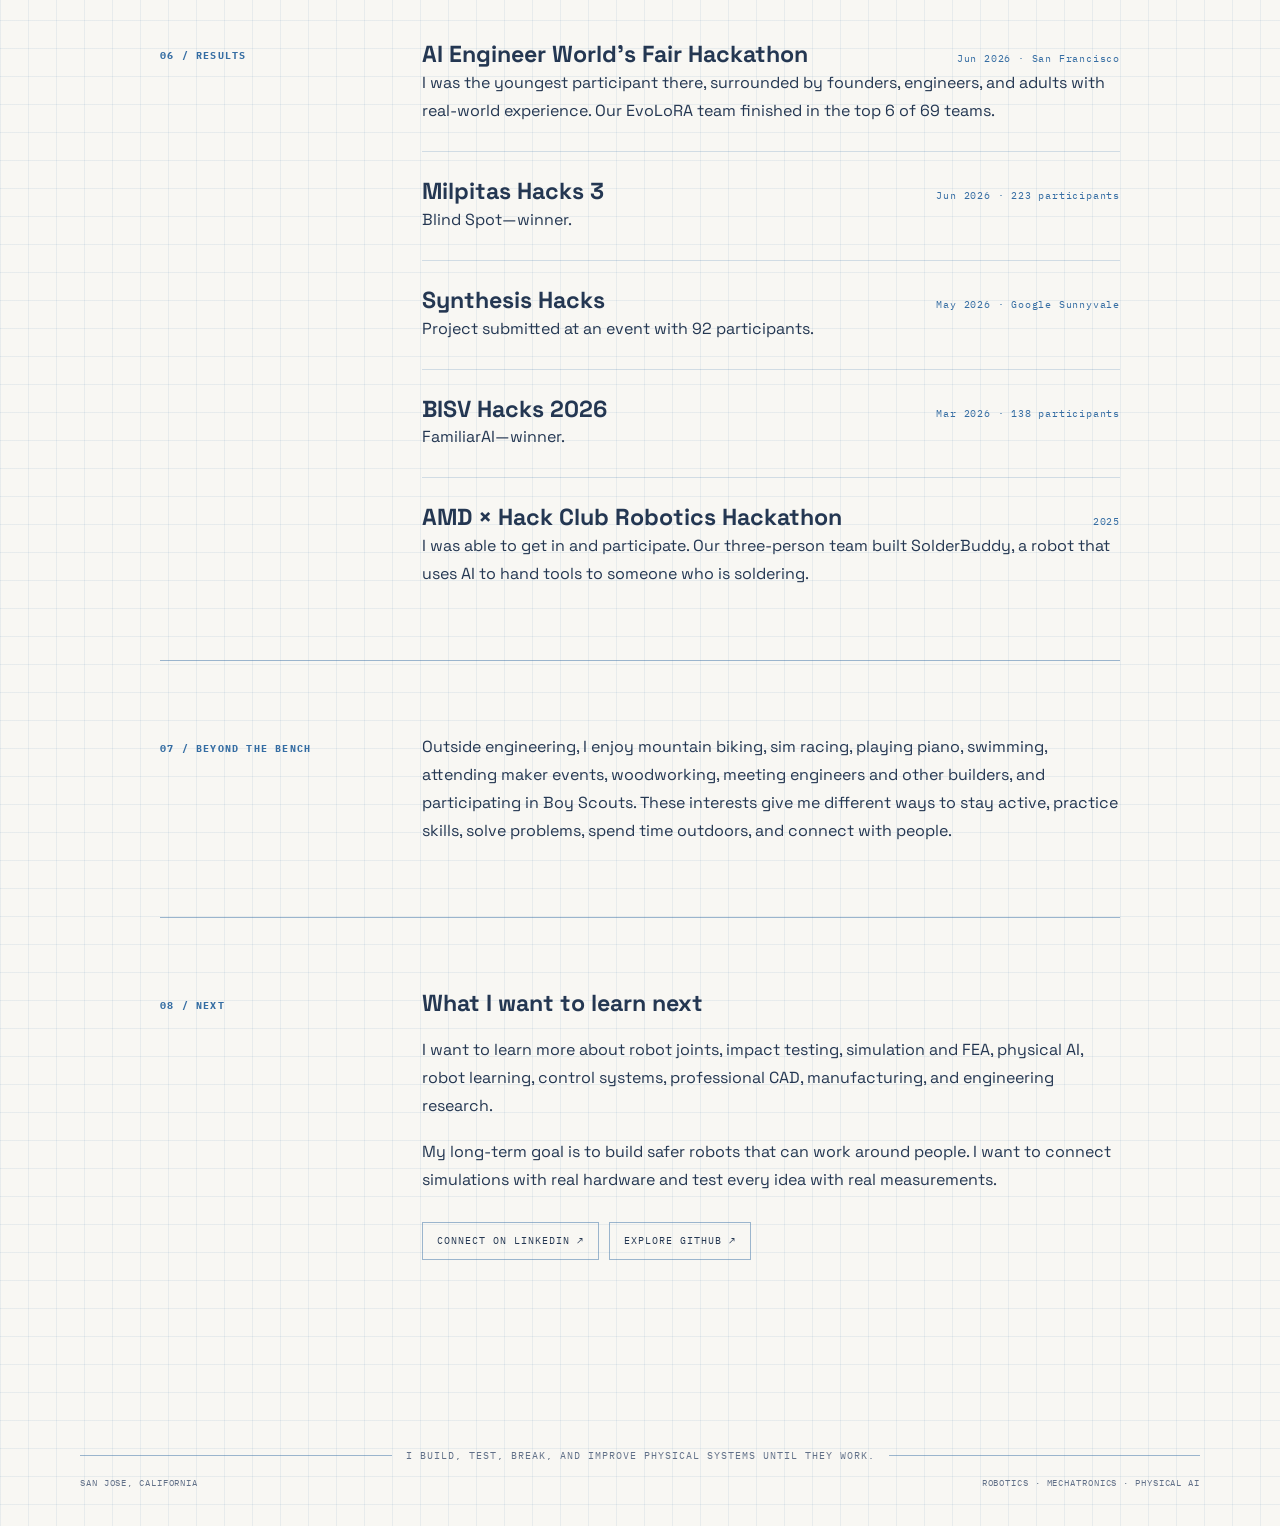
==== commit 9b861c3c: "Remove EMC force feedback tester project" ====
--- a/about.html
+++ b/about.html
@@ -18,7 +18,7 @@
     <a class="site-header__identity" href="index.html">P. Emmadi / EVHS ’29</a>
     <nav class="site-header__nav" aria-label="Primary navigation">
       <a href="index.html">Home</a>
-      <a href="projects.html">Projects (18)</a>
+      <a href="projects.html">Projects (17)</a>
       <a href="about.html" aria-current="page">About</a>
     </nav>
     <button class="theme-toggle" type="button" data-theme-toggle>◐ Dark</button>
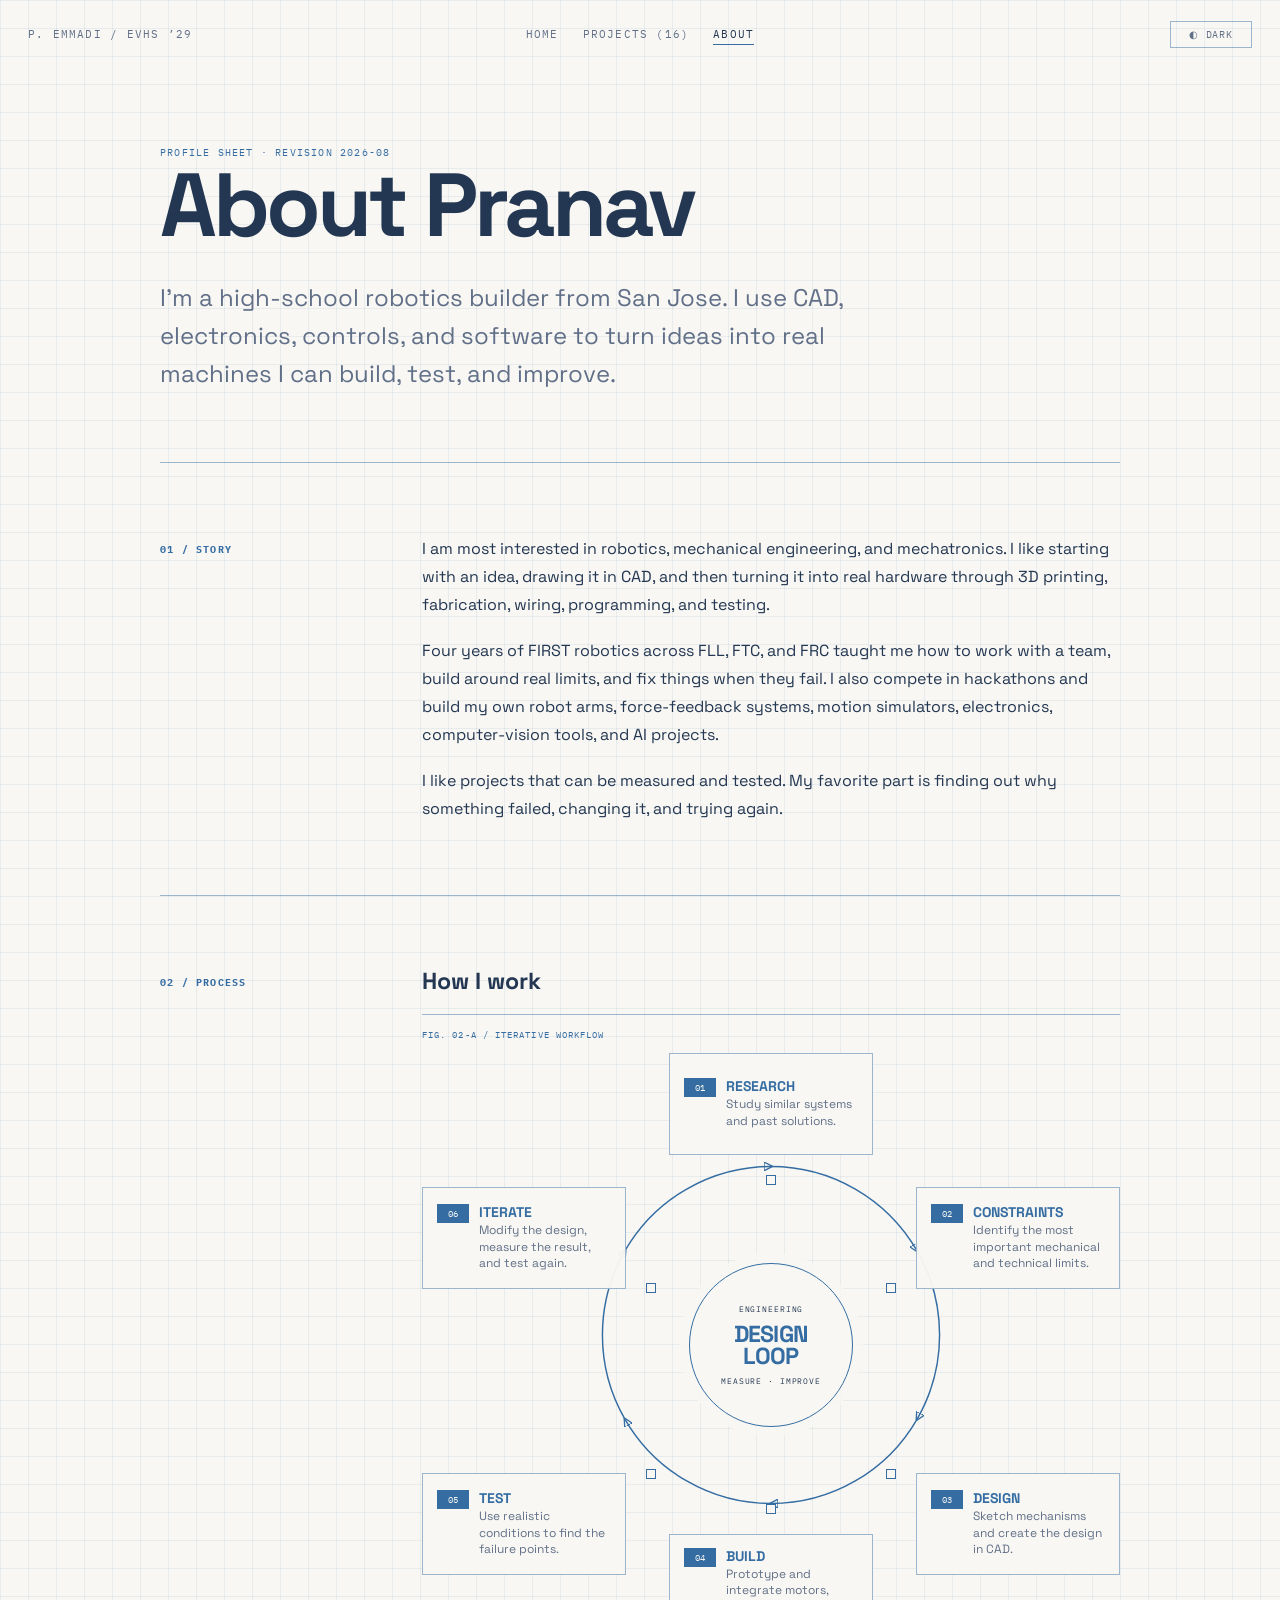
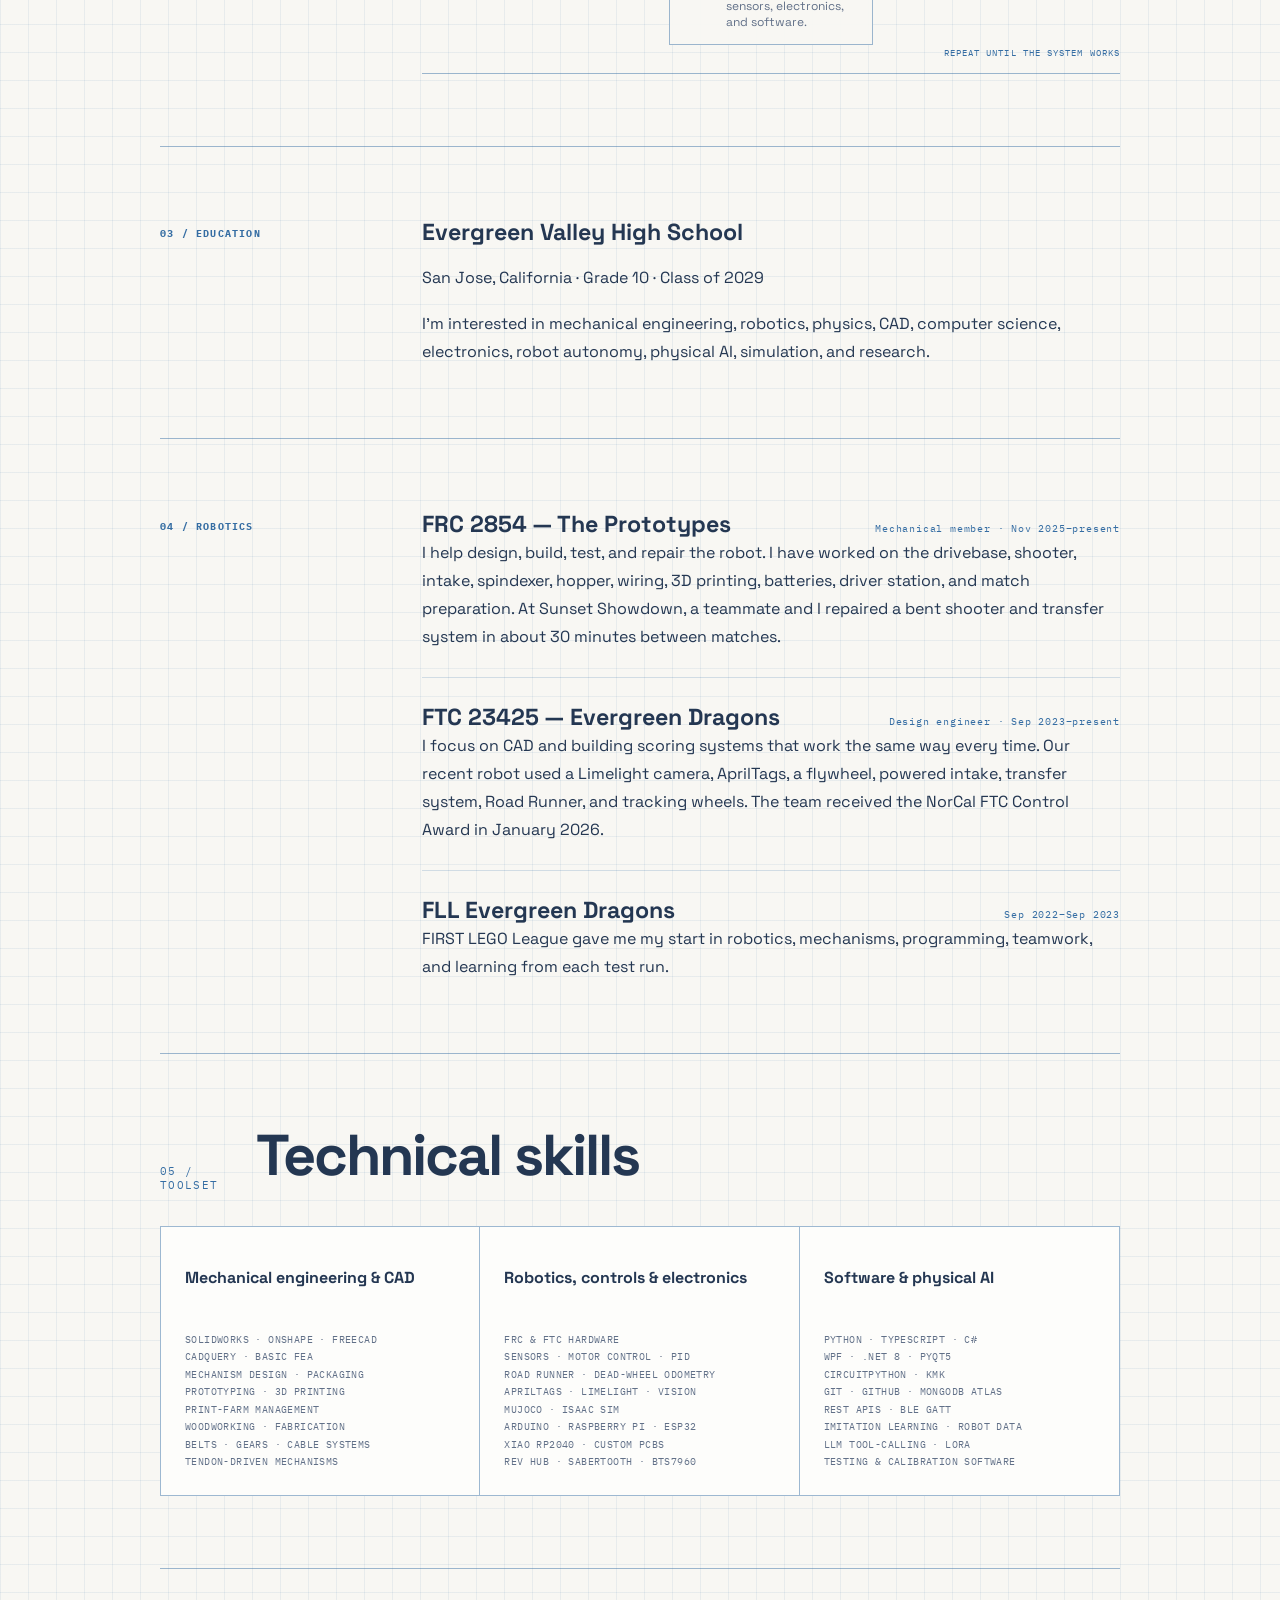
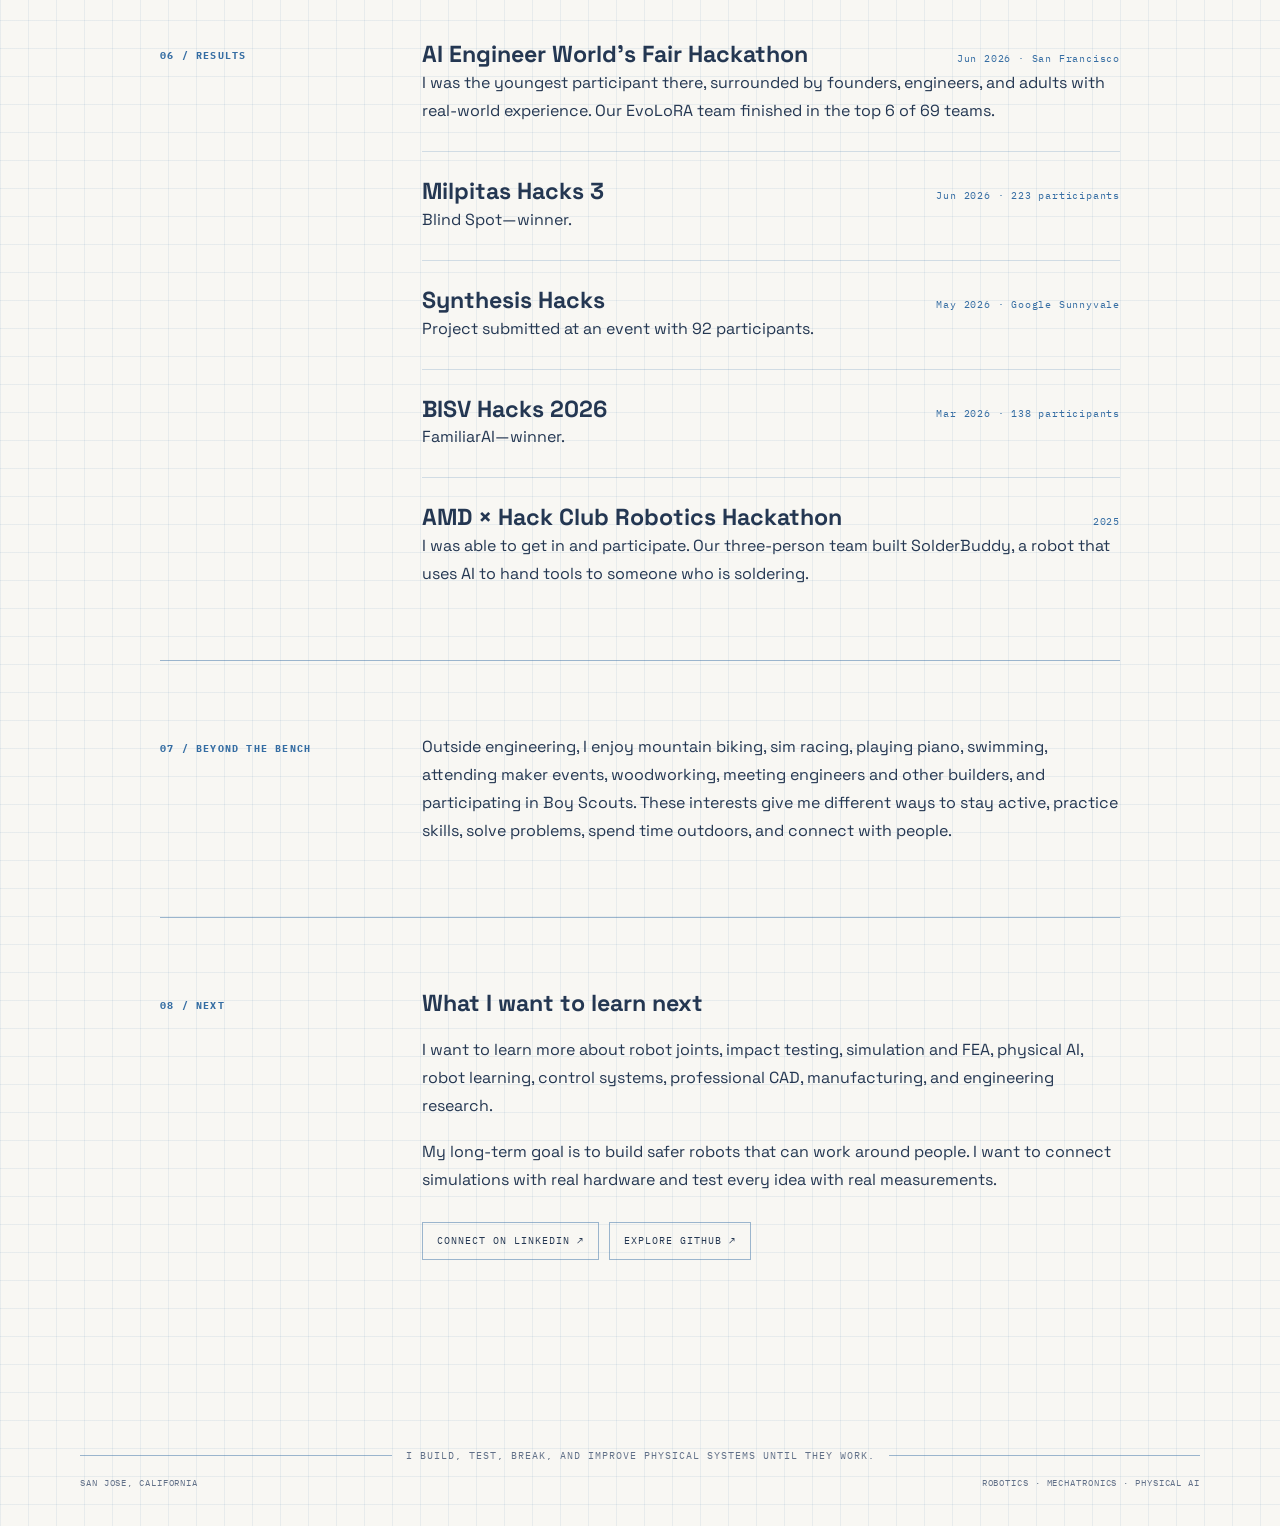
==== commit 1f880f25: "Combine sim racing rig projects" ====
--- a/about.html
+++ b/about.html
@@ -18,7 +18,7 @@
     <a class="site-header__identity" href="index.html">P. Emmadi / EVHS ’29</a>
     <nav class="site-header__nav" aria-label="Primary navigation">
       <a href="index.html">Home</a>
-      <a href="projects.html">Projects (17)</a>
+      <a href="projects.html">Projects (16)</a>
       <a href="about.html" aria-current="page">About</a>
     </nav>
     <button class="theme-toggle" type="button" data-theme-toggle>◐ Dark</button>
--- a/styles.css
+++ b/styles.css
@@ -324,6 +324,23 @@
   height: 100%;
 }
 
+.project-image-duo {
+  display: grid;
+  grid-template-columns: 1fr 1fr;
+  width: 100%;
+  height: 100%;
+  gap: 1px;
+  background: var(--line);
+}
+
+.project-image-duo img {
+  display: block;
+  width: 100%;
+  height: 100%;
+  min-width: 0;
+  object-fit: cover;
+}
+
 .project-model-plate {
   background:
     radial-gradient(circle at 72% 26%, color-mix(in srgb, var(--accent) 15%, transparent), transparent 34%),
@@ -338,6 +355,7 @@
   width: 100%;
   height: 100%;
   background: transparent;
+  filter: saturate(1.2) contrast(1.08);
   --poster-color: transparent;
   --progress-bar-color: var(--accent);
   --progress-bar-height: 2px;
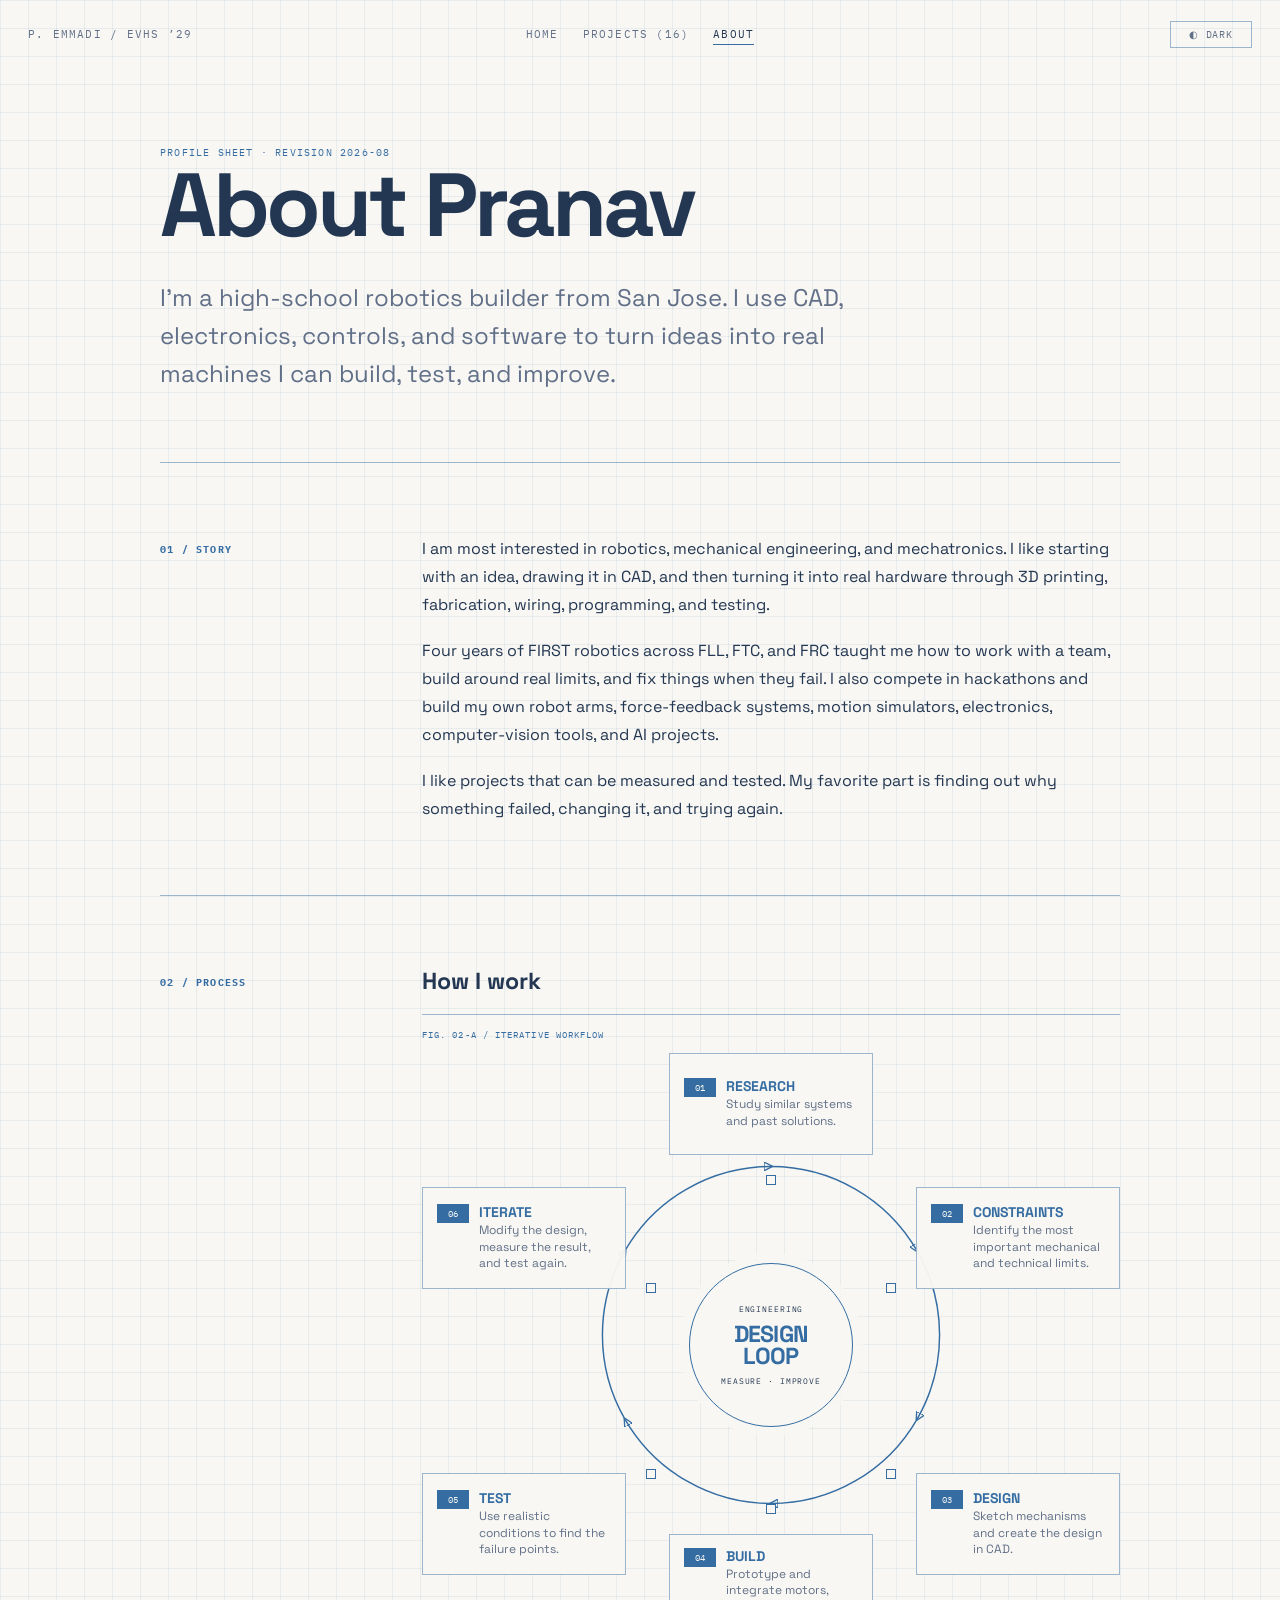
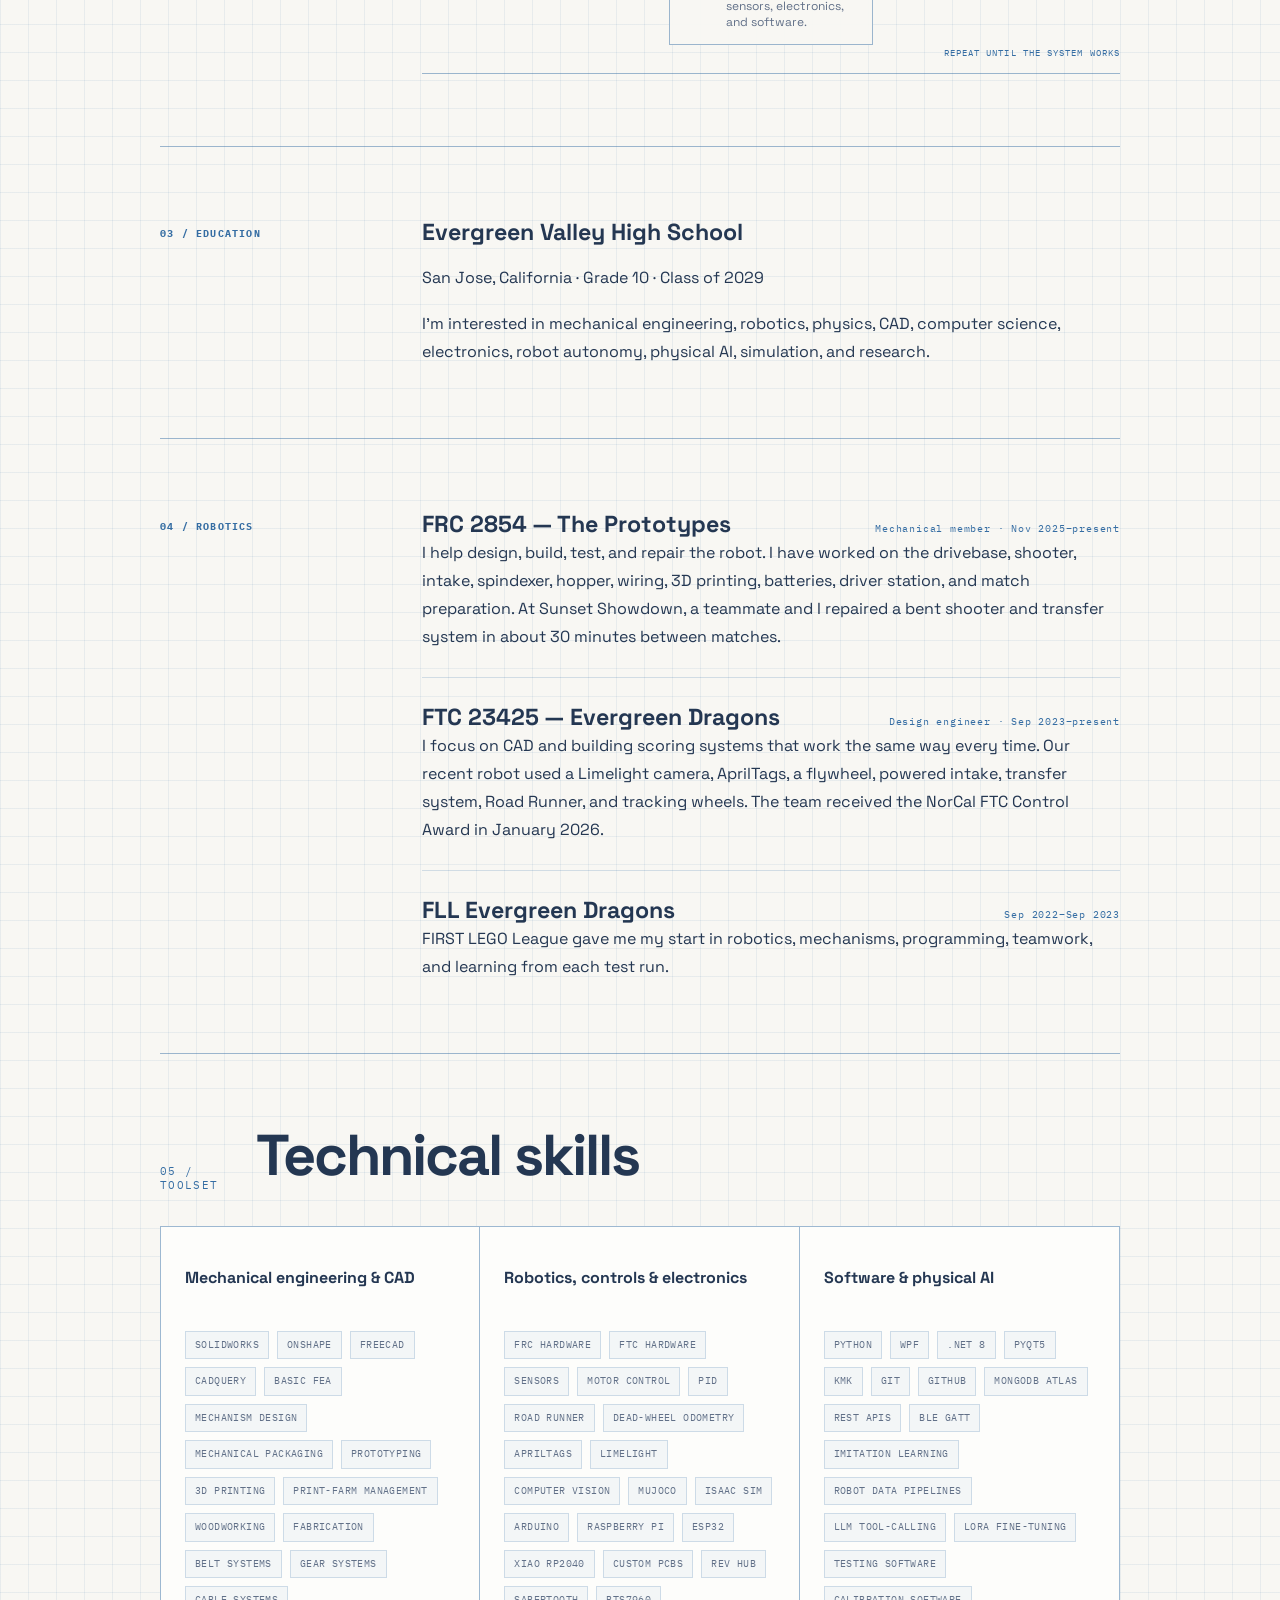
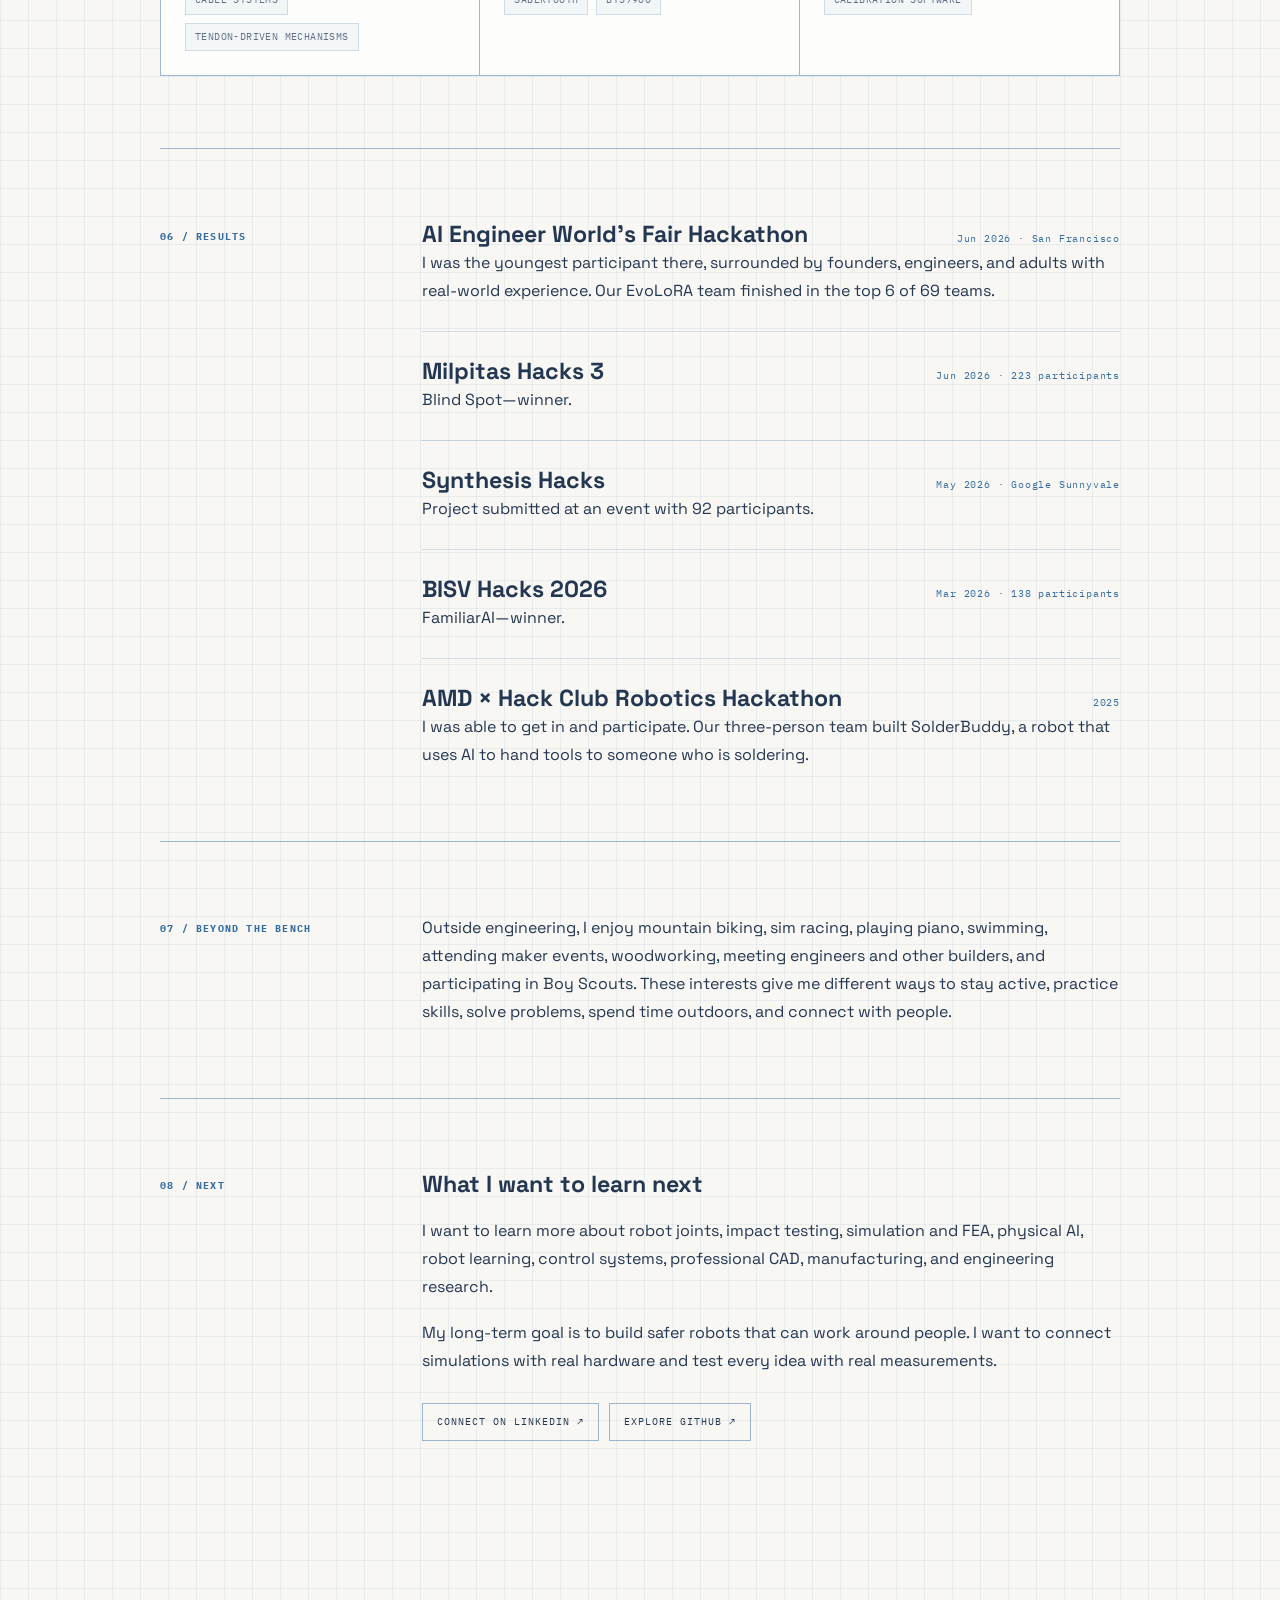
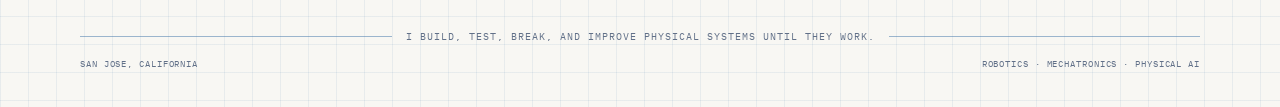
==== commit 1bbe096e: "Present technical skills as individual tags" ====
--- a/about.html
+++ b/about.html
@@ -9,7 +9,7 @@
   <link rel="preconnect" href="https://fonts.gstatic.com" crossorigin>
   <link href="https://fonts.googleapis.com/css2?family=IBM+Plex+Mono:wght@400;500;600&family=Space+Grotesk:wght@400;500;600;700&display=swap" rel="stylesheet">
   <script>document.documentElement.dataset.theme=localStorage.getItem('pe-theme')==='dark'?'dark':'light';</script>
-  <link rel="stylesheet" href="styles.css?v=20260802-4">
+  <link rel="stylesheet" href="styles.css?v=20260803-7">
   <script src="app.js" defer></script>
 </head>
 <body>
@@ -140,40 +140,68 @@
         <div class="skill-group">
           <h3>Mechanical engineering & CAD</h3>
           <ul class="skills-list">
-            <li>SolidWorks · Onshape · FreeCAD</li>
-            <li>CadQuery · basic FEA</li>
-            <li>Mechanism design · packaging</li>
-            <li>Prototyping · 3D printing</li>
+            <li>SolidWorks</li>
+            <li>Onshape</li>
+            <li>FreeCAD</li>
+            <li>CadQuery</li>
+            <li>Basic FEA</li>
+            <li>Mechanism design</li>
+            <li>Mechanical packaging</li>
+            <li>Prototyping</li>
+            <li>3D printing</li>
             <li>Print-farm management</li>
-            <li>Woodworking · fabrication</li>
-            <li>Belts · gears · cable systems</li>
+            <li>Woodworking</li>
+            <li>Fabrication</li>
+            <li>Belt systems</li>
+            <li>Gear systems</li>
+            <li>Cable systems</li>
             <li>Tendon-driven mechanisms</li>
           </ul>
         </div>
         <div class="skill-group">
           <h3>Robotics, controls & electronics</h3>
           <ul class="skills-list">
-            <li>FRC & FTC hardware</li>
-            <li>Sensors · motor control · PID</li>
-            <li>Road Runner · dead-wheel odometry</li>
-            <li>AprilTags · Limelight · vision</li>
-            <li>MuJoCo · Isaac Sim</li>
-            <li>Arduino · Raspberry Pi · ESP32</li>
-            <li>XIAO RP2040 · custom PCBs</li>
-            <li>REV Hub · Sabertooth · BTS7960</li>
+            <li>FRC hardware</li>
+            <li>FTC hardware</li>
+            <li>Sensors</li>
+            <li>Motor control</li>
+            <li>PID</li>
+            <li>Road Runner</li>
+            <li>Dead-wheel odometry</li>
+            <li>AprilTags</li>
+            <li>Limelight</li>
+            <li>Computer vision</li>
+            <li>MuJoCo</li>
+            <li>Isaac Sim</li>
+            <li>Arduino</li>
+            <li>Raspberry Pi</li>
+            <li>ESP32</li>
+            <li>XIAO RP2040</li>
+            <li>Custom PCBs</li>
+            <li>REV Hub</li>
+            <li>Sabertooth</li>
+            <li>BTS7960</li>
           </ul>
         </div>
         <div class="skill-group">
           <h3>Software & physical AI</h3>
           <ul class="skills-list">
-            <li>Python · TypeScript · C#</li>
-            <li>WPF · .NET 8 · PyQt5</li>
-            <li>CircuitPython · KMK</li>
-            <li>Git · GitHub · MongoDB Atlas</li>
-            <li>REST APIs · BLE GATT</li>
-            <li>Imitation learning · robot data</li>
-            <li>LLM tool-calling · LoRA</li>
-            <li>Testing & calibration software</li>
+            <li>Python</li>
+            <li>WPF</li>
+            <li>.NET 8</li>
+            <li>PyQt5</li>
+            <li>KMK</li>
+            <li>Git</li>
+            <li>GitHub</li>
+            <li>MongoDB Atlas</li>
+            <li>REST APIs</li>
+            <li>BLE GATT</li>
+            <li>Imitation learning</li>
+            <li>Robot data pipelines</li>
+            <li>LLM tool-calling</li>
+            <li>LoRA fine-tuning</li>
+            <li>Testing software</li>
+            <li>Calibration software</li>
           </ul>
         </div>
       </div>
--- a/styles.css
+++ b/styles.css
@@ -766,6 +766,10 @@
 }
 
 .projects-intro {
+  display: flex;
+  align-items: flex-end;
+  justify-content: space-between;
+  gap: 24px;
   flex: none;
   padding: 16px 48px 0;
 }
@@ -795,6 +799,32 @@
 
 .mobile-instruction {
   display: none;
+}
+
+.project-nav {
+  display: flex;
+  gap: 8px;
+  padding-bottom: 2px;
+}
+
+.project-nav button {
+  display: grid;
+  width: 46px;
+  height: 38px;
+  padding: 0;
+  place-items: center;
+  color: var(--ink);
+  font: 500 18px/1 "IBM Plex Mono", monospace;
+  background: var(--card);
+  border: 1px solid var(--line);
+  cursor: pointer;
+}
+
+.project-nav button:hover,
+.project-nav button:focus-visible {
+  color: var(--card);
+  background: var(--accent);
+  border-color: var(--accent);
 }
 
 .project-rail {
@@ -808,9 +838,9 @@
   overflow-y: hidden;
   scrollbar-width: none;
   scroll-padding-inline: 48px;
-  scroll-snap-type: x proximity;
+  scroll-snap-type: none;
   overscroll-behavior-x: contain;
-  touch-action: pan-y;
+  touch-action: pan-x;
   cursor: grab;
 }
 
@@ -830,7 +860,7 @@
   flex-direction: column;
   width: calc((100vw - 120px) / 2);
   min-width: 420px;
-  min-height: min(460px, calc(100vh - 270px));
+  min-height: 0;
   padding: 0;
   overflow: hidden;
   color: inherit;
@@ -839,7 +869,6 @@
   border: 1px solid var(--line);
   border-radius: 0;
   cursor: pointer;
-  scroll-snap-align: start;
   transition: transform 180ms ease, border-color 180ms ease, box-shadow 180ms ease;
 }
 
@@ -851,9 +880,12 @@
 }
 
 .project-card .figure-plate {
-  height: clamp(220px, 32vh, 310px);
-  border: 0;
-  border-bottom: 1px solid var(--line);
+  width: var(--media-box-width, 100%);
+  height: var(--media-box-height, auto);
+  aspect-ratio: var(--media-aspect, 16 / 9);
+  flex: none;
+  align-self: center;
+  border: 1px solid var(--line);
 }
 
 .project-card__copy {
@@ -870,6 +902,7 @@
 
 .project-card--status-only {
   justify-content: center;
+  min-height: min(460px, calc(100vh - 270px));
   cursor: default;
 }
 
@@ -939,8 +972,9 @@
 }
 
 .project-dialog {
-  width: min(720px, calc(100% - 40px));
-  max-height: 86vh;
+  width: min(1180px, calc(100% - 32px));
+  height: calc(100vh - 32px);
+  max-height: none;
   padding: 0;
   overflow: auto;
   color: var(--ink);
@@ -978,17 +1012,21 @@
 }
 
 .project-dialog .figure-plate {
-  height: 260px;
-  border: 0;
-  border-bottom: 1px solid var(--faint);
+  width: var(--media-box-width, 100%);
+  height: var(--media-box-height, auto);
+  aspect-ratio: var(--media-aspect, 16 / 9);
+  margin-inline: auto;
+  border: 1px solid var(--faint);
 }
 
 .project-dialog .project-model-plate {
-  height: min(48vh, 390px);
-  min-height: 320px;
+  height: var(--media-box-height, auto);
+  min-height: 0;
 }
 
 .project-dialog__body {
+  width: min(100%, 920px);
+  margin-inline: auto;
   padding: 26px 28px 30px;
 }
 
@@ -1342,14 +1380,23 @@
 }
 
 .skills-list {
+  display: flex;
+  flex-wrap: wrap;
+  gap: 8px;
   margin: 18px 0 0;
   padding: 0;
-  color: var(--muted);
   font-size: 10px;
   letter-spacing: 0.04em;
-  line-height: 1.75;
   list-style: none;
   text-transform: uppercase;
+}
+
+.skills-list li {
+  padding: 7px 9px;
+  color: var(--muted);
+  line-height: 1.25;
+  background: color-mix(in srgb, var(--accent) 5%, var(--card));
+  border: 1px solid var(--faint);
 }
 
 .plain-list {
@@ -1454,9 +1501,26 @@
     cursor: auto;
   }
 
+  .project-nav {
+    display: none;
+  }
+
+  .projects-intro {
+    display: block;
+  }
+
   .project-card {
     width: 100%;
     min-width: 0;
+    min-height: 0;
+  }
+
+  .project-card .figure-plate {
+    width: var(--media-box-width, 100%);
+    height: var(--media-box-height, auto);
+  }
+
+  .project-card--status-only {
     min-height: 420px;
   }
 
@@ -1530,8 +1594,8 @@
   }
 
   .project-dialog .project-model-plate {
-    height: 300px;
-    min-height: 300px;
+    height: var(--media-box-height, auto);
+    min-height: 0;
   }
 
   .home-main,
@@ -1620,12 +1684,13 @@
   }
 
   .project-dialog {
-    width: calc(100% - 20px);
-    max-height: 92vh;
+    width: calc(100% - 12px);
+    height: calc(100vh - 12px);
   }
 
   .project-dialog .figure-plate {
-    height: 190px;
+    width: var(--media-box-width, 100%);
+    height: var(--media-box-height, auto);
   }
 }
 
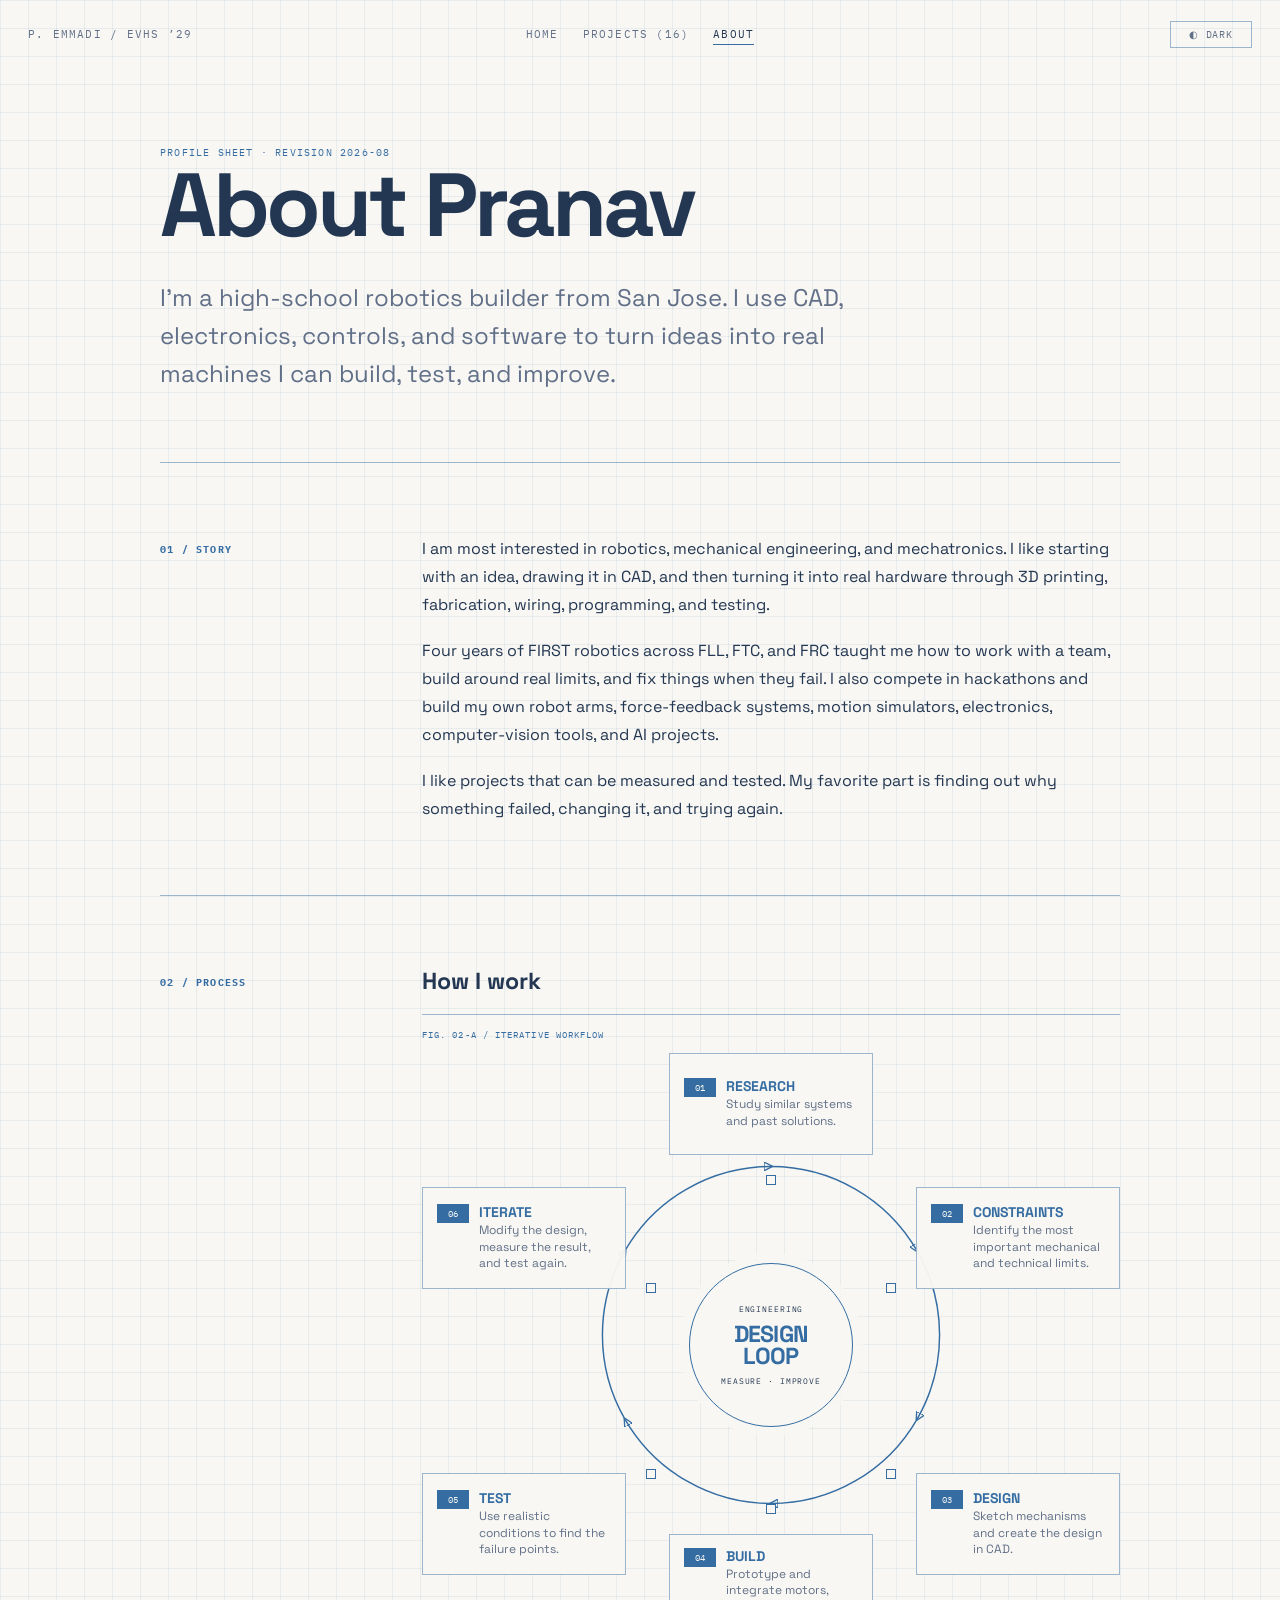
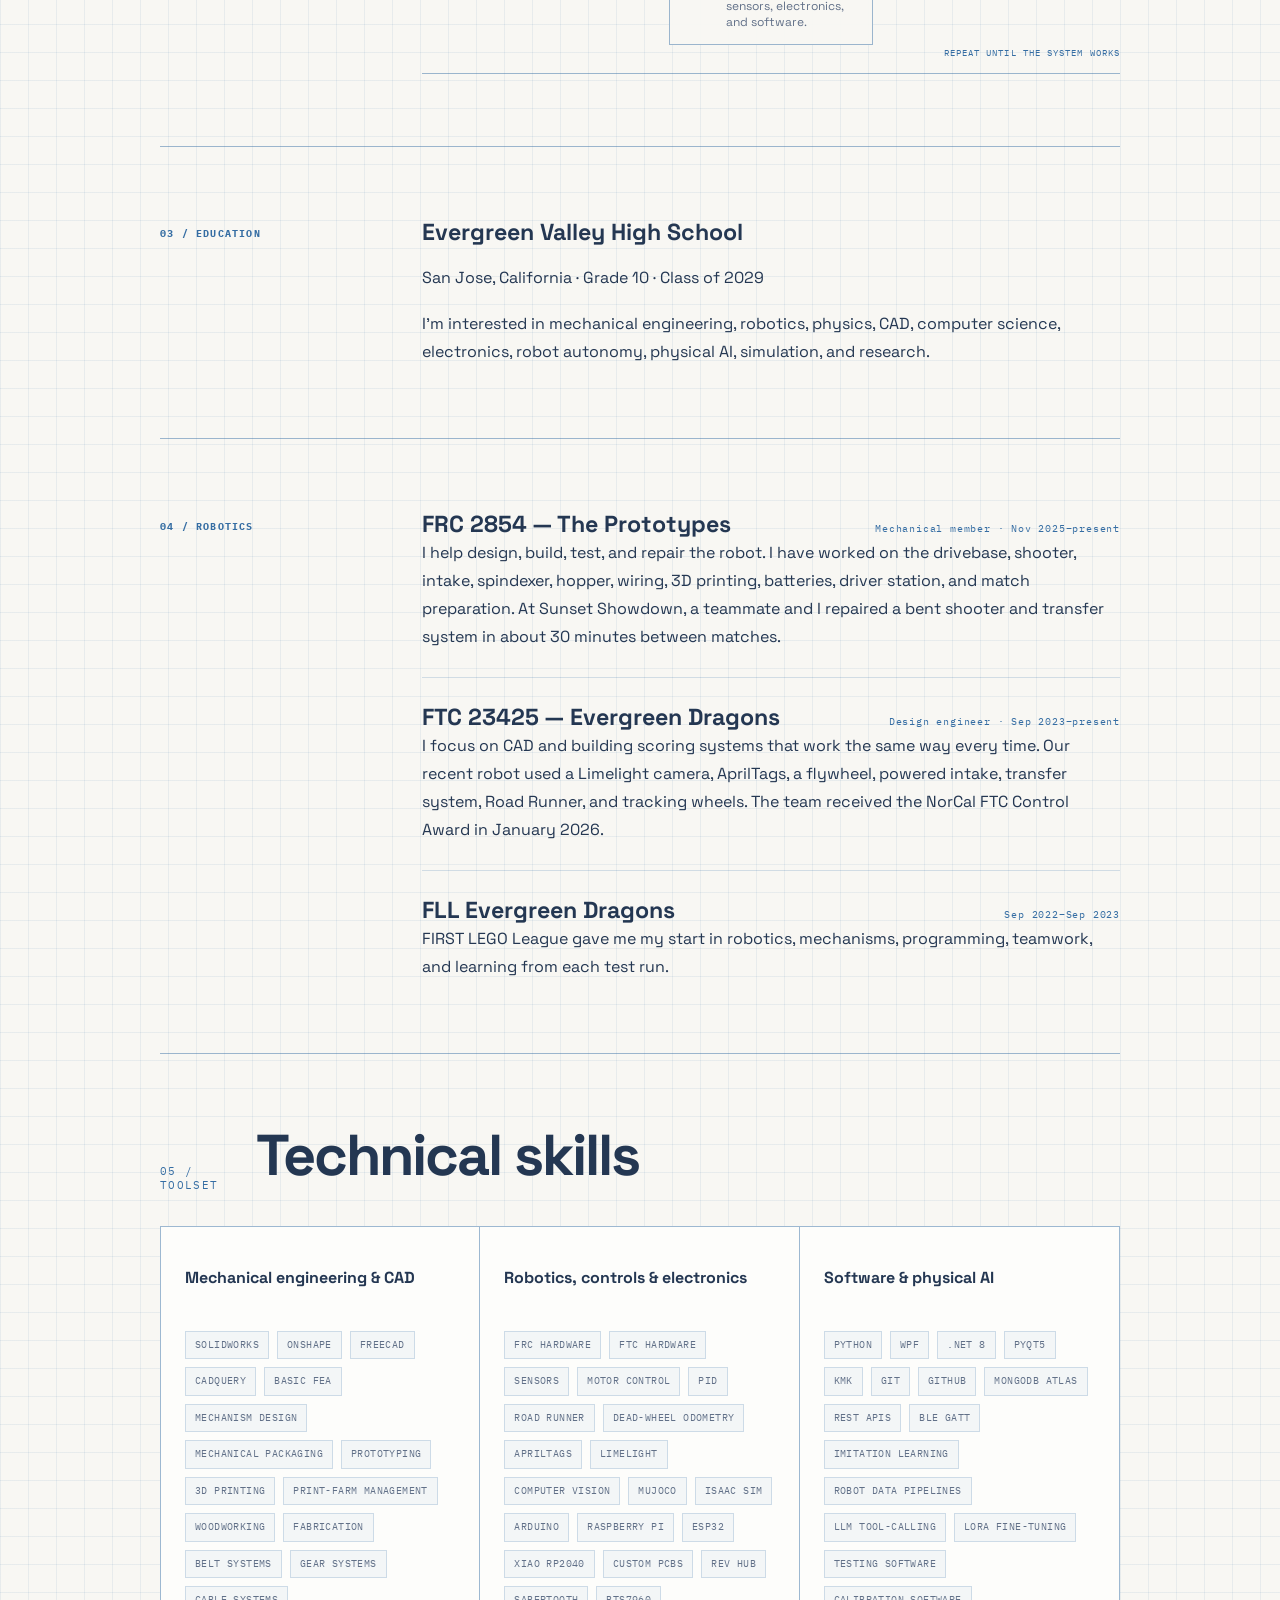
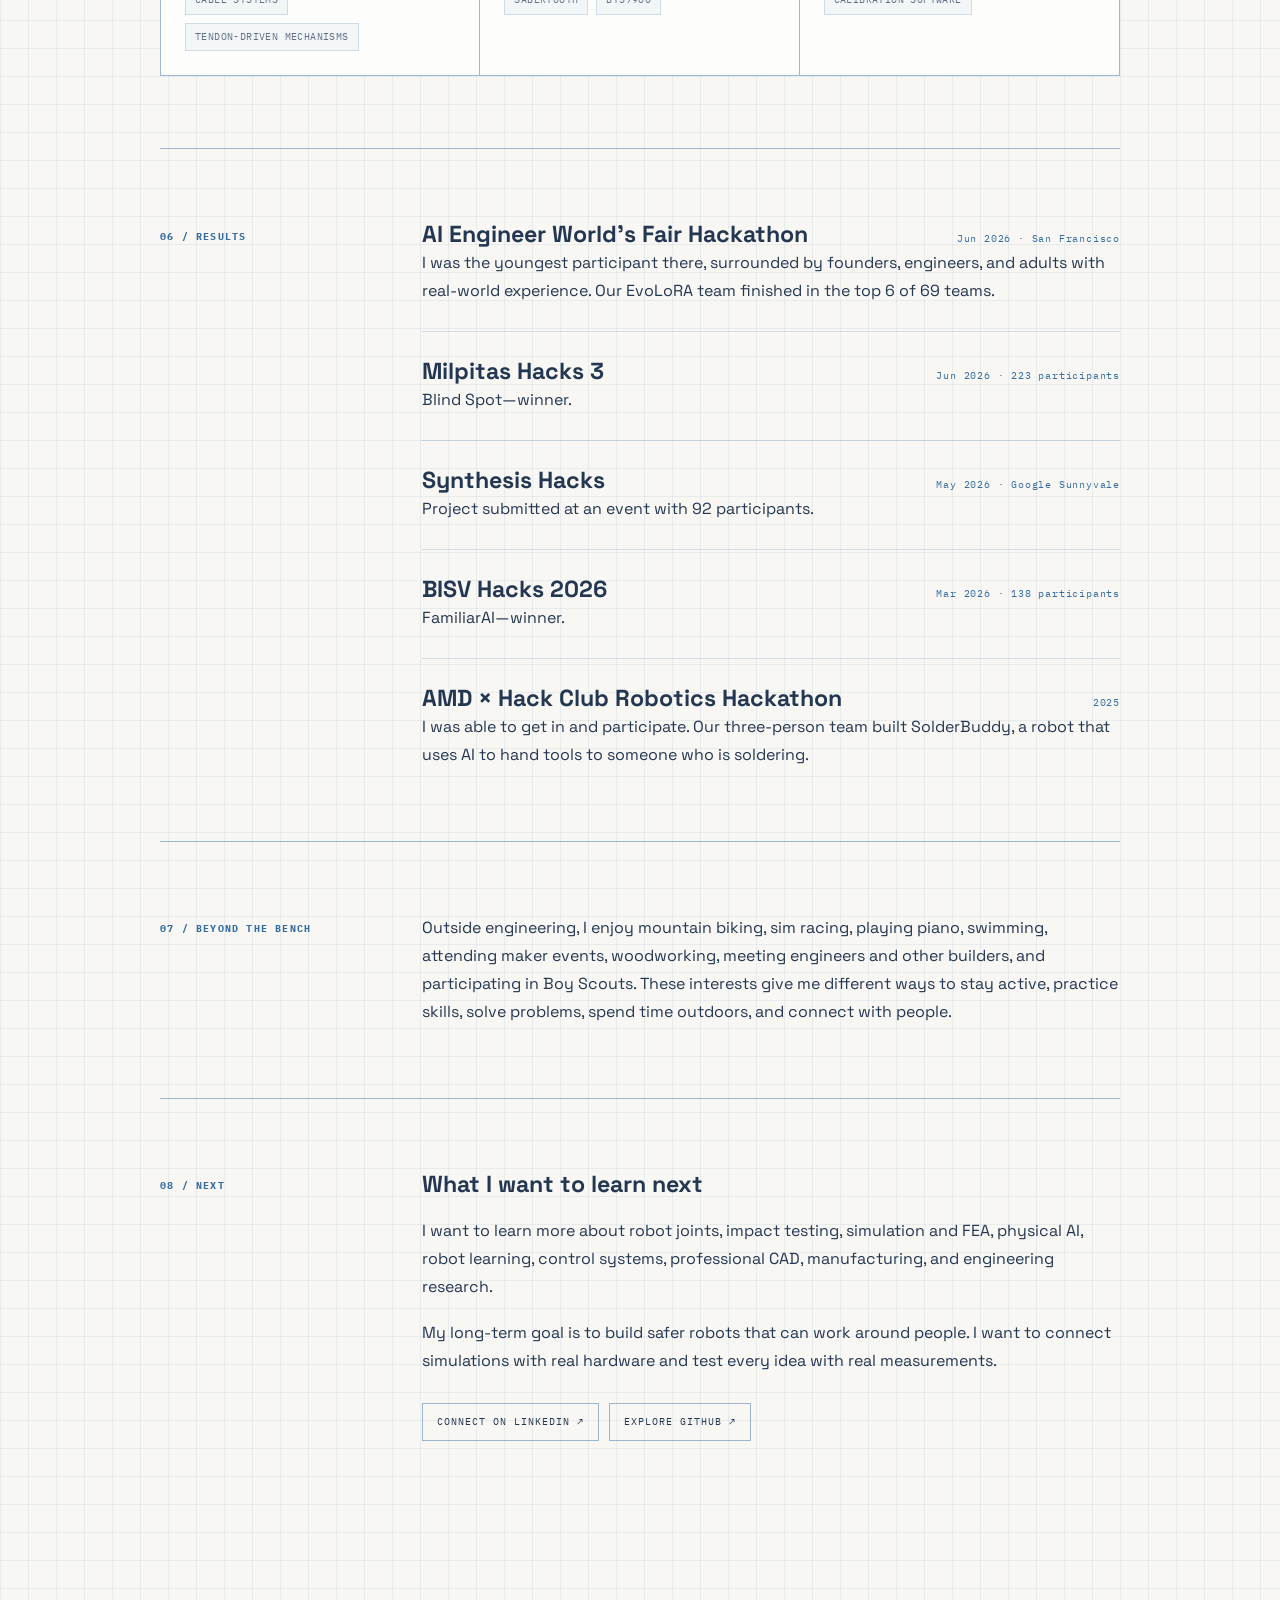
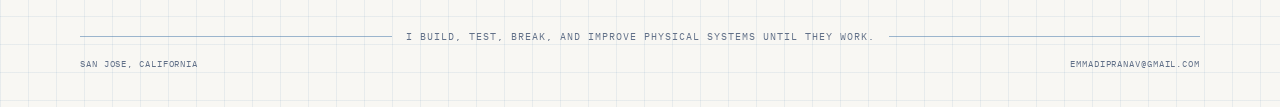
==== commit 39413d6c: "Add contact email to About footer" ====
--- a/about.html
+++ b/about.html
@@ -243,7 +243,7 @@
 
   <footer class="site-footer">
     <div class="dimension-line"><span>I build, test, break, and improve physical systems until they work.</span></div>
-    <div class="footer-line"><span>San Jose, California</span><span>Robotics · Mechatronics · Physical AI</span></div>
+    <div class="footer-line"><span>San Jose, California</span><a href="mailto:emmadipranav@gmail.com">emmadipranav@gmail.com</a></div>
   </footer>
 </body>
 </html>
